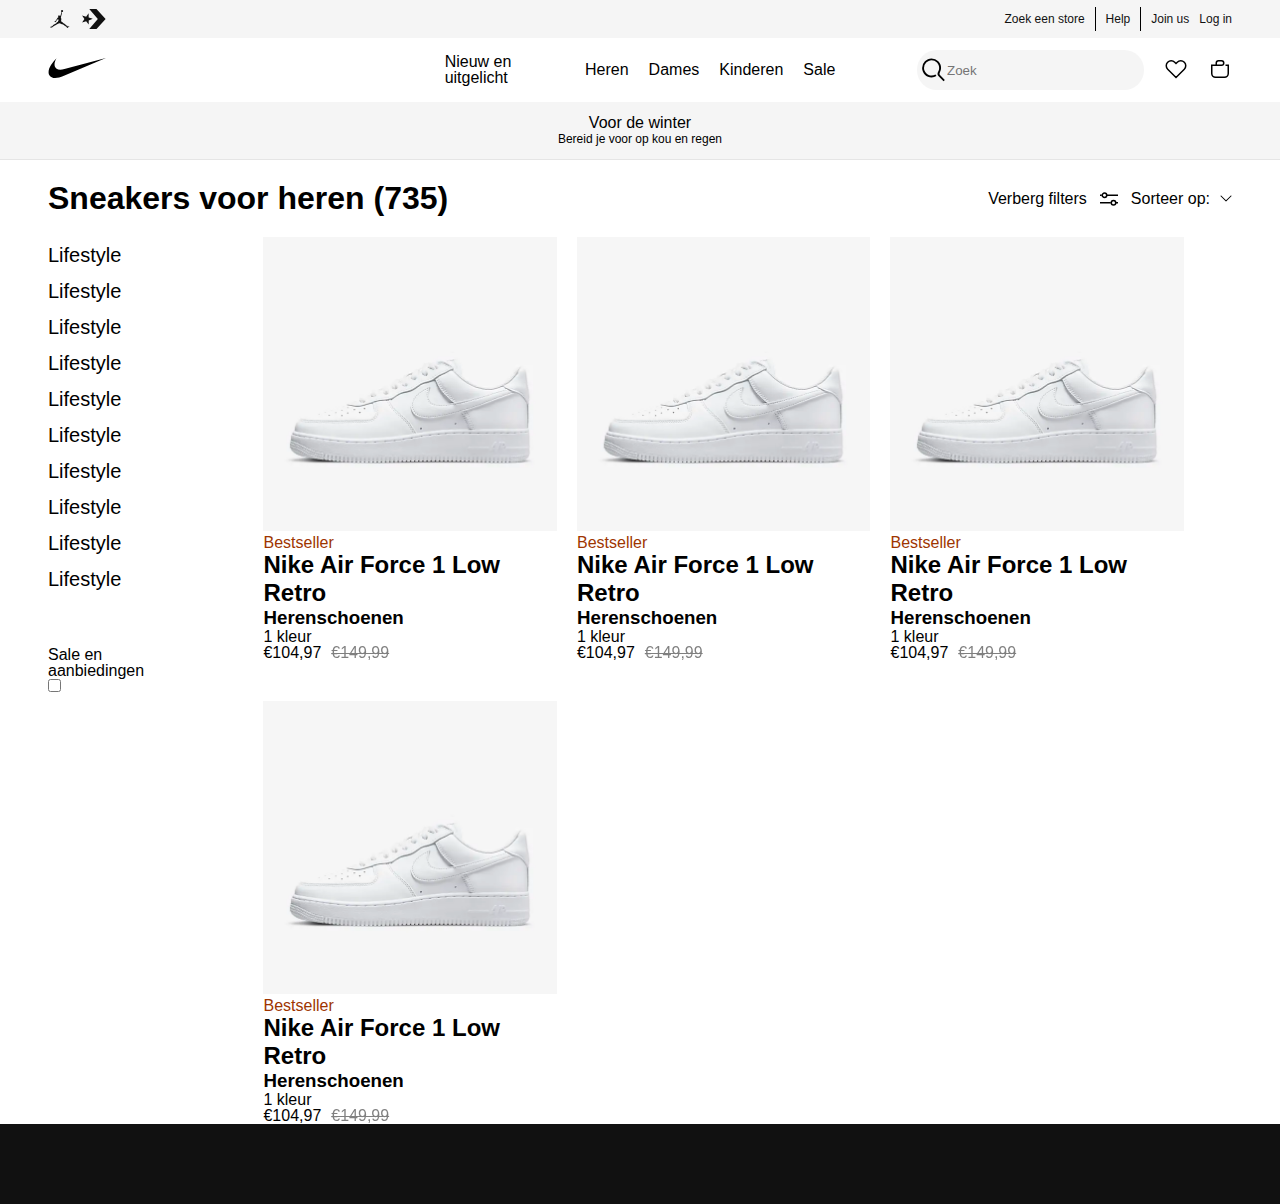
==== products.html @ 6b4ed409 "page 2 wip" ====
<!DOCTYPE html>
<html lang="nl">

<head>
    <meta charset="UTF-8">
    <meta content="jouw naam" name="author">
    <meta content="width=device-width, initial-scale=1" name="viewport">

    <title>Nike</title>

    <link href="styles/style.css" rel="stylesheet">
</head>

<body>
<header>
    <!--TOP BAR-->
    <section>
        <ul>
            <li>
                <svg fill="#111" height="24px" viewBox="0 0 26 32" width="24px">
                    <path
                        d="M14.4 5.52v-.08q0-.56.36-1t.92-.44 1 .36.48.96-.36 1-.96.4l-.24.08.08.12-.08.44-.16 1.28q.08.08.08.16l-.16.8q-.08.16-.16.24l-.08.32q-.16.64-.28 1.04t-.2.64V12q-.08.4-.12.64t-.28.8q-.16.32 0 1.04l.08.08q0 .24.2.56t.2.56q.08 1.6-.24 2.72l.16.48q.96.48.56 1.04l.4.16q.96.48 1.36.84t.8.76q.32.08.48.24l.24.08q1.68 1.12 3.36 2.72l.32.24v.08l-.08.16.24.16h.08q.24.16.32.16h.08q.08 0 .16-.08l.16-.08q.16-.16.32-.24h.32q.08 0 0 .08l-.32.16-.4.48h.56l.56.08q.24-.08.4-.16l.4-.24q.24-.08.48.16h.08q.08.08-.08.24l-.96.88q-.4.32-.72.4l-1.04.72q-.08.08-.16 0l-.24-.32-.16-.32-.2-.28-.24-.32-.2-.24-.16-.2-.32-.24q-.16 0-.32-.08l-1.04-.8q-.24 0-.56-.24-1.2-1.04-1.6-1.28l-.48-.32-.96-.16q-.48-.08-1.28-.48l-.64-.32q-.64-.32-.88-.32l-.32-.16q-.32-.08-.48-.16l-.16-.16q-.16 0-.32.08l-1.6.8-2 .88q-.8.64-1.52 1.04l-.88.4-1.36.96q-.16.16-.32 0l-.16.16q-.24.08-.32.08l-.32.16v.16h-.16l-.16.24q-.16.32-.32.36t-.2.12-.08.12l-.16.16-.24.16-.36-.04-.48.08-.32.08q-.4.08-.64-.12t-.4-.6q-.16-.24.16-.4l.08-.08q.08-.08.24-.08h.48L1.6 26l.32-.08q0-.16.08-.24.08-.08.24-.08v-.08q-.08-.16-.08-.32-.08-.16-.04-.24t.08-.08h.04l.08.24q.08.4.24.24l.08-.16q.08-.16.24-.16l.16.16.16-.16-.08-.08q0-.08.08-.08l.32-.32q.4-.48.96-.88 1.12-.88 2.4-1.36.4-.4.88-.4.32-.56.96-1.2.56-.4.8-.56.16-.32.4-.32H10l.16-.16q.16-.08.24-.16v-.4q0-.4.08-.64t.4-.24l.32-.32q-.16-.32-.16-.72h-.08q-.16-.24-.16-.48-.24-.4-.32-.64h-.24q-.08.24-.4.32l-.08.16q-.32.56-.56.84t-.88.68q-.4.4-.56.88-.08.24 0 .48l-.08.16h.08q0 .16.08.16h.08q.16.08.16.2t-.24.08-.36-.16-.2-.12l-.24.24q-.16.24-.32.2t-.08-.12l.08-.08q.08-.16 0-.16l-.64.16q-.08.08-.2 0t.04-.16l.4-.16q0-.08-.08-.08-.32.16-.64.08l-.4-.08-.08-.08q0-.08.08-.08.32.08.8-.08l.56-.24.64-.72.08-.16q.32-.64.68-1.16t.76-.84l.08-.32q.16-.32.32-.56t.4-.64l.24-.32q.32-.48.72-.48l.24-.24q.08-.08.08-.24l.16-.16-.08-.08q-.48-.4-.48-.72-.08-.56.36-.96t.88-.36.68.28l.16.16q.08 0 .08.08l.32.16v.24q.16.16.16.24.16-.24.48-.56l.4-1.28q0-.32.16-.64l.16-.24v-.16l.24-.96h.16l.24-.96q.08-.24 0-.56l-.32-.8z"></path>
                </svg>
            </li>
            <li>
                <svg fill="#111" height="24px" viewBox="0 0 39 33" width="24px">
                    <path
                        d="M10.94 25.626l-4.236-5.501L.201 22.28l3.734-5.756L.11 10.777l6.59 2.031 4.026-5.474.14 6.785 6.64 2.175-6.594 2.446.028 6.886zm.824 7.239l13.952-16.393L11.806.107h11.697l14.871 16.389-14.8 16.369h-11.81z"></path>
                </svg>
            </li>
        </ul>
        <ul>
            <li><a href="#">Zoek een store</a></li>
            <li><a href="#">Help</a></li>
            <li><a href="#">Join us</a></li>
            <li><a href="#">Log in</a></li>
        </ul>
    </section>
    <nav>
        <ul>
            <li>
                <a href="index.html">
                    <svg fill="none" height="21" viewBox="0 0 58 21" width="58" xmlns="http://www.w3.org/2000/svg">
                        <path clip-rule="evenodd"
                              d="M57.8806 0.0689087L15.9637 17.8495C12.4738 19.3302 9.53801 20.0689 7.17214 20.0689C4.51015 20.0689 2.57096 19.1296 1.38007 17.2541C-0.164269 14.8341 0.510783 10.943 3.16004 6.83535C4.73304 4.43446 6.73272 2.23099 8.68146 0.123041C8.22293 0.868145 4.1758 7.60274 8.60185 10.7742C9.47751 11.4111 10.7225 11.7231 12.2541 11.7231C13.4832 11.7231 14.8938 11.5225 16.4446 11.1181L57.8806 0.0689087Z"
                              fill="black"
                              fill-rule="evenodd" />
                    </svg>
                </a>
            </li>
            <li>
                <ul>
                    <li>Nieuw en uitgelicht</li>
                    <li>Heren</li>
                    <li>Dames</li>
                    <li>Kinderen</li>
                    <li>Sale</li>
                </ul>
            </li>
            <li>
                <ul>
                    <li>
                        <label for="searchBar"></label>
                        <input id="searchBar" placeholder="Zoek" type="text">
                    </li>
                    <li>
                        <svg aria-hidden="true" class="pre-nav-design-icon" fill="none" focusable="false" height="24px"
                             role="img" viewBox="0 0 24 24" width="24px">
                            <path
                                d="M16.794 3.75c1.324 0 2.568.516 3.504 1.451a4.96 4.96 0 010 7.008L12 20.508l-8.299-8.299a4.96 4.96 0 010-7.007A4.923 4.923 0 017.205 3.75c1.324 0 2.568.516 3.504 1.451l.76.76.531.531.53-.531.76-.76a4.926 4.926 0 013.504-1.451"
                                stroke="currentColor"
                                stroke-width="1.5"></path>
                        </svg>
                    </li>
                    <li>
                        <svg aria-hidden="true" class="pre-nav-design-icon" fill="none" focusable="false" height="24px"
                             role="img" viewBox="0 0 24 24" width="24px">
                            <path
                                d="M8.25 8.25V6a2.25 2.25 0 012.25-2.25h3a2.25 2.25 0 110 4.5H3.75v8.25a3.75 3.75 0 003.75 3.75h9a3.75 3.75 0 003.75-3.75V8.25H17.5"
                                stroke="currentColor"
                                stroke-width="1.5"></path>
                        </svg>
                    </li>
                </ul>
        </ul>
    </nav>
</header>
<main>
    <section class="infoSlider">
        <div>
            <ul>
                <li>
                    <p>Voor de winter</p>
                    <p>Bereid je voor op kou en regen</p>
                </li>
                <li>
                    <p>Shop alle nieuwe producten</p>
                    <p><a href="#">Shop</a></p>
                </li>
                <li>
                    <p>Gratis verzending en retourneren</p>
                    <p>Nike members krijgen gratis verzending en kunnen binnen 60 dagen gratis retourneren. Meer info
                        Join Us</p>
                </li>
            </ul>
        </div>

    </section>
    <section class="productHeader">
        <h1>Sneakers voor heren (735)</h1>
        <ul>
            <li>
                <p>Verberg filters</p>
                <svg aria-hidden="true" class="icon-filter-ds" fill="none" focusable="false" height="24px"
                     role="img" viewBox="0 0 24 24" width="24px">
                    <path d="M21 8.25H10m-5.25 0H3" stroke="currentColor" stroke-width="1.5"></path>
                    <path clip-rule="evenodd" d="M7.5 6v0a2.25 2.25 0 100 4.5 2.25 2.25 0 000-4.5z"
                          stroke="currentColor"
                          stroke-width="1.5"></path>
                    <path d="M3 15.75h10.75m5 0H21" stroke="currentColor" stroke-width="1.5"></path>
                    <path clip-rule="evenodd" d="M16.5 13.5v0a2.25 2.25 0 100 4.5 2.25 2.25 0 000-4.5z"
                          stroke="currentColor" stroke-width="1.5"></path>
                </svg>
            </li>
            <li>
                <p>Sorteer op:</p>
                <svg fill="none" height="7" viewBox="0 0 12 7" width="12" xmlns="http://www.w3.org/2000/svg">
                    <path
                        d="M11.354 1.35403L6.35403 6.35403C6.30759 6.40052 6.25245 6.4374 6.19175 6.46256C6.13105 6.48772 6.06599 6.50067 6.00028 6.50067C5.93457 6.50067 5.86951 6.48772 5.80881 6.46256C5.74811 6.4374 5.69296 6.40052 5.64653 6.35403L0.646528 1.35403C0.552708 1.26021 0.5 1.13296 0.5 1.00028C0.5 0.867596 0.552708 0.740348 0.646528 0.646528C0.740348 0.552707 0.867596 0.5 1.00028 0.5C1.13296 0.5 1.26021 0.552707 1.35403 0.646528L6.00028 5.2934L10.6465 0.646528C10.693 0.600073 10.7481 0.563222 10.8088 0.538081C10.8695 0.51294 10.9346 0.5 11.0003 0.5C11.066 0.5 11.131 0.51294 11.1917 0.538081C11.2524 0.563222 11.3076 0.600073 11.354 0.646528C11.4005 0.692983 11.4373 0.748133 11.4625 0.80883C11.4876 0.869526 11.5006 0.934581 11.5006 1.00028C11.5006 1.06598 11.4876 1.13103 11.4625 1.19173C11.4373 1.25242 11.4005 1.30757 11.354 1.35403Z"
                        fill="black" />
                </svg>

            </li>
        </ul>
    </section>
    <section class="productGrid">
        <aside>
            <ul>
                <li>Lifestyle</li>
                <li>Lifestyle</li>
                <li>Lifestyle</li>
                <li>Lifestyle</li>
                <li>Lifestyle</li>
                <li>Lifestyle</li>
                <li>Lifestyle</li>
                <li>Lifestyle</li>
                <li>Lifestyle</li>
                <li>Lifestyle</li>
            </ul>
            <ul>
                <li>
                    <label for="filter1">Sale en aanbiedingen</label>
                    <input id="filter1" type="checkbox"/>
                </li>
            </ul>
        </aside>
        <section>
            <article>
                <img alt="Image of product nike air force 1" src="/images/airforce1.png" />
                <p>Bestseller</p>
                <h2>Nike Air Force 1 Low Retro</h2>
                <h3>Herenschoenen</h3>
                <p>1 kleur</p>
                <p>€104,97</p>
            </article>
            <article>
                <img alt="Image of product nike air force 1" src="/images/airforce1.png" />
                <p>Bestseller</p>
                <h2>Nike Air Force 1 Low Retro</h2>
                <h3>Herenschoenen</h3>
                <p>1 kleur</p>
                <p>€104,97</p>
            </article>
            <article>
                <img alt="Image of product nike air force 1" src="/images/airforce1.png" />
                <p>Bestseller</p>
                <h2>Nike Air Force 1 Low Retro</h2>
                <h3>Herenschoenen</h3>
                <p>1 kleur</p>
                <p>€104,97</p>
            </article>
            <article>
                <img alt="Image of product nike air force 1" src="/images/airforce1.png" />
                <p>Bestseller</p>
                <h2>Nike Air Force 1 Low Retro</h2>
                <h3>Herenschoenen</h3>
                <p>1 kleur</p>
                <p>€104,97</p>
            </article>
        </section>
    </section>
</main>
<footer>
</footer>


<script defer src="scripts/script.js"></script>
</body>

</html>
---- styles/style.css ----
*, *::after, *::before {
    box-sizing: border-box;
    margin: 0;
    padding: 0;
    scroll-behavior: smooth;
}

/*********************/
/* CUSTOM PROPERTIES */
/*********************/
:root {
    --color-text: #111;
    --color-background: #eee;
    --nike-grey: #F5F5F5;
    --shadow1: #e5e5e5;
    --footer-black: #111111FF;
    --text-lightgrey: #707072;
    --product-bestseller: #9E3500;
}

/****************/
/* GENERIC STYLING */
/****************/

body {
    font-family: "Helvetica", sans-serif;
    height: auto;
}

section {
    padding: 0 48px;
}

h2 {
    font-size: 24px;
}

ul {
    list-style-type: none;
}

p {
    font-size: 16px;
    line-height: 16px;
}

li {
    font-size: 16px;
    line-height: 16px;
}

a {
    text-decoration: none;
    color: black;
}

svg:hover {
    opacity: 0.6;
}

/****************/
/* BUTTON STYLING */
/****************/

button {
    background-color: white;
    border-radius: 999px;
    border: none;
    color: black;
    padding: 6px 20px;
    font-size: 16px;
    line-height: 24px;
    font-weight: 500;
    cursor: pointer;
}

/****************/
/* HEADER STYLING */
/****************/

header section {
    display: flex;
    justify-content: space-between;
    max-height: 60px;
    padding: 7px 48px;
    background-color: var(--nike-grey);
}

header section ul {
    display: flex;
    gap: 10px;
}

header section ul li {
    display: flex;
    justify-content: center;
    align-items: center;
    font-size: 12px;
    color: var(--color-text);
    font-weight: 500;
}

header section ul li a {
    font-size: 12px;
    color: var(--color-text);
    font-weight: 500;
}

header section ul:last-of-type li:nth-child(2) {
    padding: 0 10px;
    border-left: solid black 1px;
    border-right: solid black 1px;
}

header nav > ul {
    width: 100%;
    display: flex;
    align-items: center;
    justify-content: space-between;
    padding: 12px 48px;
}

header nav > ul > * {
    width: 33%;
}

header nav ul li ul {
    display: flex;
    justify-content: center;
    align-items: center;
    gap: 20px;
}

header nav ul li:nth-child(3) ul {
    display: flex;
    justify-content: end;
}

header nav input {
    background-color: var(--nike-grey);
    border: none;
    border-radius: 20px;
    padding: 11px 20px;
    height: 40px;
}

#searchBar {
    padding-left: 30px;
    background-image: url('../images/searchIcon.svg');
    background-repeat: no-repeat;
    background-size: 24px 24px;
    background-position: 5px center;
}

/****************/
/* INFO SLIDER STYLING */
/****************/

.infoSlider {
    position: relative;
    width: 100%;
    max-height: 58px;
    overflow: hidden;
    display: flex;
    justify-content: center;
    background-color: var(--nike-grey);
    padding: 13px 0;
    box-shadow: inset 0 -1px 0 0 var(--shadow1);
}

.infoSlider div {
    display: flex;
    width: 100%;
    transition: transform 0.5s ease-in-out;
    overflow: hidden;
}

.infoSlider ul {
    display: flex;
    width: 100%;
    transition: transform 0.5s ease-in-out;
}

.infoSlider ul li {
    min-width: 100%;
    box-sizing: border-box;
}

.infoSlider p {
    text-align: center;
}

.infoSlider p:last-child {
    font-size: 12px;
}

/*.infoSlider {*/


/*.infoSlider article {*/
/*    width: 100%;*/
/*    text-align: center;*/
/*}*/

/*.infoSlider article p:last-of-type {*/
/*    font-size: 12px;*/
/*}*/

/****************/
/* HERO STYLING */
/****************/

.hero {
    margin-top: 48px;
    padding: 0
}

.hero figure img {
    max-width: 100%;
    height: auto;
}

.hero figure {
    position: relative;
}

.hero figure figcaption {
    color: white;
    position: absolute;
    bottom: 40px;
    left: 40px;
}

/****************/
/* PRODUCT SLIDER STYLING */
/****************/

.productSlider {
    display: flex;
    flex-direction: column;
    gap: 20px;
    margin: 60px 0;
    padding: 40px;

}

.productSlider ul {
    display: flex;
    gap: 20px;
    overflow: auto;
}

.productSlider img {
    max-width: 350px;
    aspect-ratio: 1/1;
}

.productSlider ul li a figure {
    display: flex;
    flex-direction: column;
    gap: 10px;
    padding-bottom: 40px;
}

.productSlider figure p:nth-child(2) {
    color: var(--text-lightgrey)
}


.productSlider ul:first-of-type {
    display: flex;
    justify-content: space-between;
    align-items: center;
}

.productSlider ul li ul {
    display: flex;
    gap: 10px;
}

.productSlider ul li ul li button {
    display: flex;
    justify-content: center;
    align-items: center;
    background-color: #E5E5E5;
    width: 48px;
    height: 48px;
    border-radius: 999px;
    padding: 0;
}

.productSlider ul li ul li button:hover {
    transition-property: all;
    transition-timing-function: cubic-bezier(0.4, 0, 0.2, 1);
    transition-duration: 300ms;
    background-color: #CACACB;
}

.productSlider::-webkit-scrollbar {
    height: 2px;
}

.productSlider::-webkit-scrollbar-thumb {
    height: 2px;
    background: #000000;
}

.productSlider::-webkit-scrollbar-track {
    width: 2px;
    background: #FFF;
}

/****************/
/* SEX CATEGORY STYLING */
/****************/

.sexCategories {
    display: flex;
    flex-direction: column;
    padding: 0 40px;
    gap: 40px;
}

.sexCategories ul {
    display: flex;
    gap: 20px;
}

.sexCategories ul article {
    position: relative;
}

.sexCategories ul article button {
    position: absolute;
    bottom: 40px;
    left: 40px;
}


.sexCategories ul article img {
    max-width: 100%; /* Set maximum width to 100% of the container */
    height: auto; /* Maintain aspect ratio */
}

/****************/
/* SPORT CATEGORY SLIDER STYLING */
/****************/

.sportCategories {
    display: flex;
    flex-direction: column;
    gap: 20px;
    margin: 60px 0;
    padding: 40px;

}

.sportCategories ul {
    display: flex;
    gap: 20px;
    overflow: auto;
}

.sportCategories img {
    max-width: 400px;
    aspect-ratio: 3/2;
}

.sportCategories ul li a figure {
    display: flex;
    flex-direction: column;
    gap: 10px;
    padding-bottom: 40px;
}

.sportCategories figure p:nth-child(2) {
    color: var(--text-lightgrey)
}


.sportCategories ul:first-of-type {
    display: flex;
    justify-content: space-between;
    align-items: center;
}

.sportCategories ul li ul {
    display: flex;
    gap: 10px;
}

.sportCategories ul li ul li {
    display: flex;
    justify-content: center;
    align-items: center;
    background-color: #E5E5E5;
    width: 48px;
    height: 48px;
    border-radius: 999px;
}

.sportCategories::-webkit-scrollbar {
    height: 2px;
}

.sportCategories::-webkit-scrollbar-thumb {
    height: 2px;
    background: #000000;
}

.sportCategories::-webkit-scrollbar-track {
    width: 2px;
    background: #FFF;
}

/****************/
/* APP CARD STYLING */
/****************/

.appCards {
    display: flex;
    padding: 0 40px;
    gap: 20px;
}

.appCards figure {
    position: relative;
}

.appCards figure figcaption {
    color: white;
    position: absolute;
    bottom: 40px;
    left: 40px;
}


.appCards figure img {
    max-width: 100%; /* Set maximum width to 100% of the container */
    height: auto; /* Maintain aspect ratio */
}

/****************/
/* FOOTER STYLING */
/****************/

footer {
    display: flex;
    gap: 20px;
    color: white;
    background-color: var(--footer-black);
    padding: 40px;
}

/******************************** PAGE 2 STYLING ***************************/

/*************************/
/*  PRODUCT HEADER STYLING */
/*************************/

.productHeader {
    display: flex;
    background-color: white;
    position: sticky;
    top: 0;
    justify-content: space-between;
    padding: 20px 48px;
    transition: font-size 200ms ease;
}

.productHeader ul {
    display: flex;
    gap: 10px;
}

.productHeader ul li {
    display: flex;
    align-items: center;
    gap: 10px;
}

.productHeader.sticky h1 {
    font-size: 16px;
    transition-property: transform;
    transition-timing-function: cubic-bezier(0.4, 0, 0.2, 1);
    transition-duration: 200ms;
}

/*************************/
/*  PRODUCT GRID STYLING */
/*************************/

.productGrid {
    display: flex;
    justify-content: space-between;
    gap: 60px;
}

.productGrid aside {
    width: 212px;
}

.productGrid ul {
    padding-bottom: 50px;
}

.productGrid input {
    padding-bottom: 50px;
}

.productGrid ul:first-of-type li {
    font-size: 20px;
    font-weight: 500;
    padding: 10px 0;
}

.productGrid section {
    display: grid;
    grid-template-columns: 1fr 1fr 1fr;
    column-gap: 20px;
    row-gap: 40px;
}

.productGrid article img {
    max-width: 100%;
    height: auto;
}

.productGrid article p:first-of-type {
    color: var(--product-bestseller);
    font-weight: 500;
}

.productGrid article p:last-of-type::after {
    content: '€149,99';
    opacity: 0.5;
    text-decoration-line: line-through;
    padding-left: 10px;
}

/*************************/
/*  MOBILE STYLING */
/*************************/

@media  {
    
}
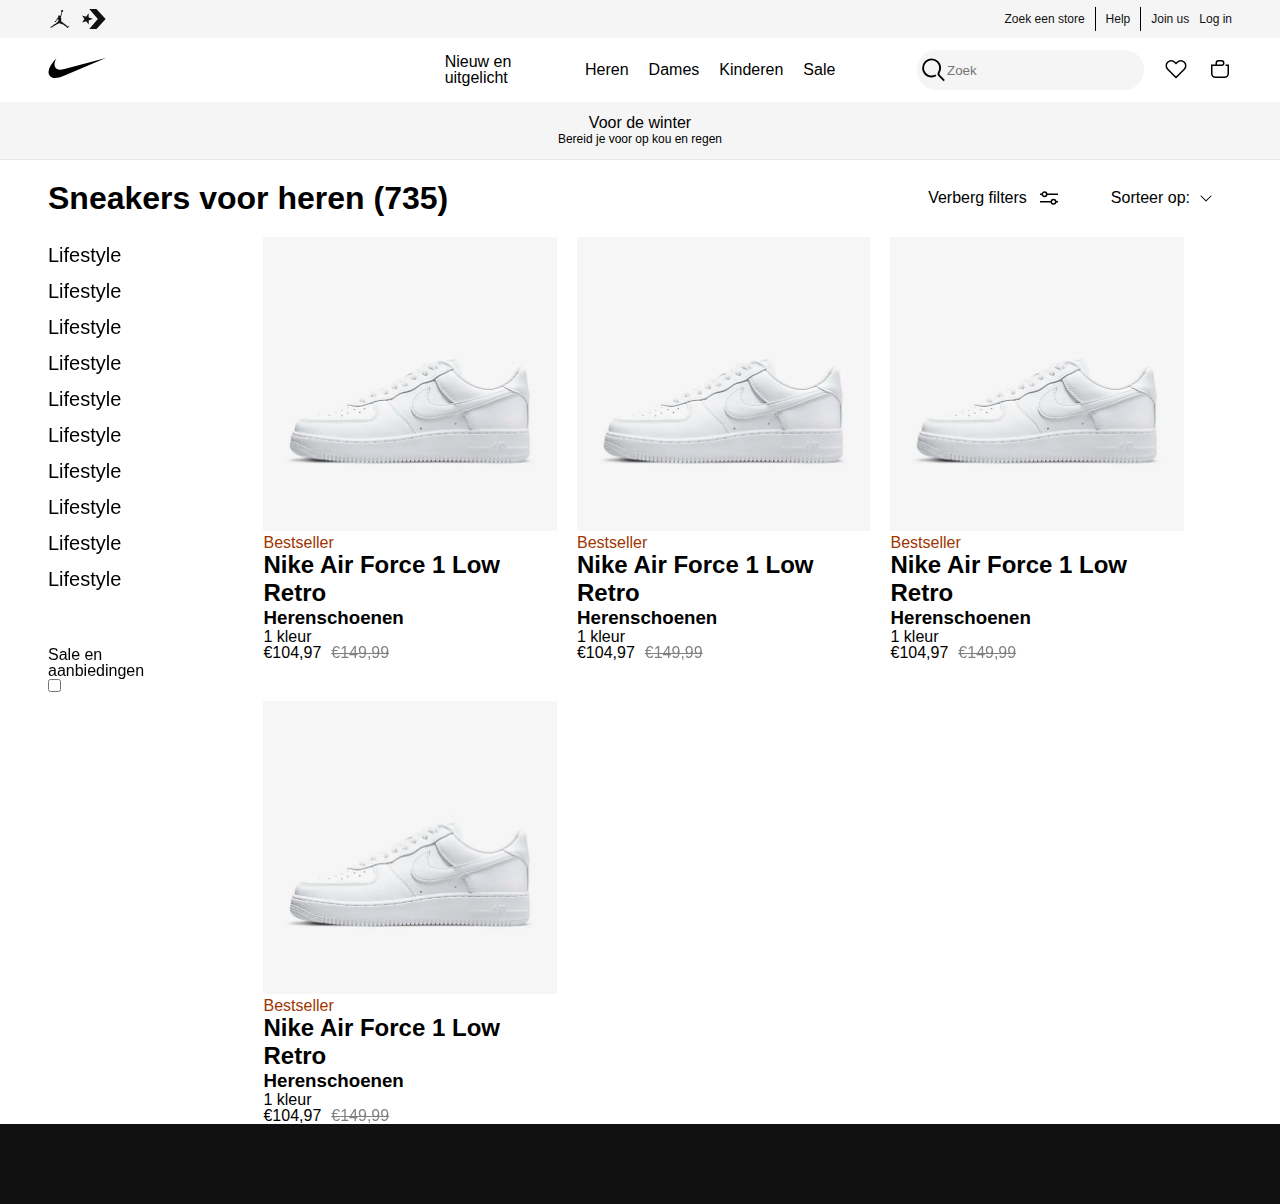
==== commit 3d782eb7: "sidebar wip" ====
--- a/products.html
+++ b/products.html
@@ -110,26 +110,29 @@
         <h1>Sneakers voor heren (735)</h1>
         <ul>
             <li>
-                <p>Verberg filters</p>
-                <svg aria-hidden="true" class="icon-filter-ds" fill="none" focusable="false" height="24px"
-                     role="img" viewBox="0 0 24 24" width="24px">
-                    <path d="M21 8.25H10m-5.25 0H3" stroke="currentColor" stroke-width="1.5"></path>
-                    <path clip-rule="evenodd" d="M7.5 6v0a2.25 2.25 0 100 4.5 2.25 2.25 0 000-4.5z"
-                          stroke="currentColor"
-                          stroke-width="1.5"></path>
-                    <path d="M3 15.75h10.75m5 0H21" stroke="currentColor" stroke-width="1.5"></path>
-                    <path clip-rule="evenodd" d="M16.5 13.5v0a2.25 2.25 0 100 4.5 2.25 2.25 0 000-4.5z"
-                          stroke="currentColor" stroke-width="1.5"></path>
-                </svg>
-            </li>
-            <li>
-                <p>Sorteer op:</p>
-                <svg fill="none" height="7" viewBox="0 0 12 7" width="12" xmlns="http://www.w3.org/2000/svg">
-                    <path
-                        d="M11.354 1.35403L6.35403 6.35403C6.30759 6.40052 6.25245 6.4374 6.19175 6.46256C6.13105 6.48772 6.06599 6.50067 6.00028 6.50067C5.93457 6.50067 5.86951 6.48772 5.80881 6.46256C5.74811 6.4374 5.69296 6.40052 5.64653 6.35403L0.646528 1.35403C0.552708 1.26021 0.5 1.13296 0.5 1.00028C0.5 0.867596 0.552708 0.740348 0.646528 0.646528C0.740348 0.552707 0.867596 0.5 1.00028 0.5C1.13296 0.5 1.26021 0.552707 1.35403 0.646528L6.00028 5.2934L10.6465 0.646528C10.693 0.600073 10.7481 0.563222 10.8088 0.538081C10.8695 0.51294 10.9346 0.5 11.0003 0.5C11.066 0.5 11.131 0.51294 11.1917 0.538081C11.2524 0.563222 11.3076 0.600073 11.354 0.646528C11.4005 0.692983 11.4373 0.748133 11.4625 0.80883C11.4876 0.869526 11.5006 0.934581 11.5006 1.00028C11.5006 1.06598 11.4876 1.13103 11.4625 1.19173C11.4373 1.25242 11.4005 1.30757 11.354 1.35403Z"
-                        fill="black" />
-                </svg>
-
+                <button>
+                    Verberg filters
+                    <svg aria-hidden="true" class="icon-filter-ds" fill="none" focusable="false" height="24px"
+                         role="img" viewBox="0 0 24 24" width="24px">
+                        <path d="M21 8.25H10m-5.25 0H3" stroke="currentColor" stroke-width="1.5"></path>
+                        <path clip-rule="evenodd" d="M7.5 6v0a2.25 2.25 0 100 4.5 2.25 2.25 0 000-4.5z"
+                              stroke="currentColor"
+                              stroke-width="1.5"></path>
+                        <path d="M3 15.75h10.75m5 0H21" stroke="currentColor" stroke-width="1.5"></path>
+                        <path clip-rule="evenodd" d="M16.5 13.5v0a2.25 2.25 0 100 4.5 2.25 2.25 0 000-4.5z"
+                              stroke="currentColor" stroke-width="1.5"></path>
+                    </svg>
+                </button>
+            </li>
+            <li>
+                <button>
+                    Sorteer op:
+                    <svg fill="none" height="7" viewBox="0 0 12 7" width="12" xmlns="http://www.w3.org/2000/svg">
+                        <path
+                            d="M11.354 1.35403L6.35403 6.35403C6.30759 6.40052 6.25245 6.4374 6.19175 6.46256C6.13105 6.48772 6.06599 6.50067 6.00028 6.50067C5.93457 6.50067 5.86951 6.48772 5.80881 6.46256C5.74811 6.4374 5.69296 6.40052 5.64653 6.35403L0.646528 1.35403C0.552708 1.26021 0.5 1.13296 0.5 1.00028C0.5 0.867596 0.552708 0.740348 0.646528 0.646528C0.740348 0.552707 0.867596 0.5 1.00028 0.5C1.13296 0.5 1.26021 0.552707 1.35403 0.646528L6.00028 5.2934L10.6465 0.646528C10.693 0.600073 10.7481 0.563222 10.8088 0.538081C10.8695 0.51294 10.9346 0.5 11.0003 0.5C11.066 0.5 11.131 0.51294 11.1917 0.538081C11.2524 0.563222 11.3076 0.600073 11.354 0.646528C11.4005 0.692983 11.4373 0.748133 11.4625 0.80883C11.4876 0.869526 11.5006 0.934581 11.5006 1.00028C11.5006 1.06598 11.4876 1.13103 11.4625 1.19173C11.4373 1.25242 11.4005 1.30757 11.354 1.35403Z"
+                            fill="black" />
+                    </svg>
+                </button>
             </li>
         </ul>
     </section>
@@ -150,7 +153,7 @@
             <ul>
                 <li>
                     <label for="filter1">Sale en aanbiedingen</label>
-                    <input id="filter1" type="checkbox"/>
+                    <input id="filter1" type="checkbox" />
                 </li>
             </ul>
         </aside>
--- a/styles/style.css
+++ b/styles/style.css
@@ -240,7 +240,7 @@
     flex-direction: column;
     gap: 20px;
     margin: 60px 0;
-    padding: 40px;
+    padding: 0;
 
 }
 
@@ -248,10 +248,11 @@
     display: flex;
     gap: 20px;
     overflow: auto;
+    padding: 0 40px;
 }
 
 .productSlider img {
-    max-width: 350px;
+    max-width: 500px;
     aspect-ratio: 1/1;
 }
 
@@ -297,6 +298,7 @@
 }
 
 .productSlider::-webkit-scrollbar {
+    width: 14px;
     height: 2px;
 }
 
@@ -309,6 +311,46 @@
     width: 2px;
     background: #FFF;
 }
+
+.productSlider ul::-webkit-scrollbar-track {
+    margin: 0 40px;
+}
+
+.productSlider ul::-webkit-scrollbar {
+    width: 14px;
+}
+
+.productSlider ul::-webkit-scrollbar-thumb {
+    background-color: black;
+    background-clip:content-box;
+    border:solid transparent;
+    border-width:4px 0;
+    border-radius:7px;
+    box-shadow:inset 0 0 0 2px;
+}
+
+.productSlider ul::-webkit-scrollbar-corner{
+    background-color:transparent
+}
+
+.productSlider ul::-webkit-scrollbar-button{
+    width:0;
+    height:0;
+    display:none
+}
+
+.productSlider ul:nth-child(2) {
+    padding-inline-start: 40px;
+    padding-left: 40px;
+    scroll-padding-left: 40px;
+    scroll-snap-type: x mandatory;
+}
+
+.productSlider ul:nth-child(2) li {
+    scroll-snap-align: start;
+}
+
+
 
 /****************/
 /* SEX CATEGORY STYLING */
@@ -473,7 +515,7 @@
     gap: 10px;
 }
 
-.productHeader ul li {
+.productHeader ul li button {
     display: flex;
     align-items: center;
     gap: 10px;
@@ -496,8 +538,29 @@
     gap: 60px;
 }
 
-.productGrid aside {
+.productGrid>aside {
     width: 212px;
+    transition: transform 0.2s ease-in-out;
+    transform: translateX(0);
+}
+
+.productGrid>aside.slideOut {
+    transform: translateX(-150%);
+}
+
+/* Add this class to make the sidebar sticky when it slides out */
+.productGrid>aside.sticky {
+    position: fixed;
+    top: 0;
+    bottom: 0;
+    overflow-y: auto;
+}
+
+.productHeader.sticky {
+    position: fixed;
+    top: 0;
+    width: 100%;
+    z-index: 1000; /* Adjust z-index based on your needs */
 }
 
 .productGrid ul {
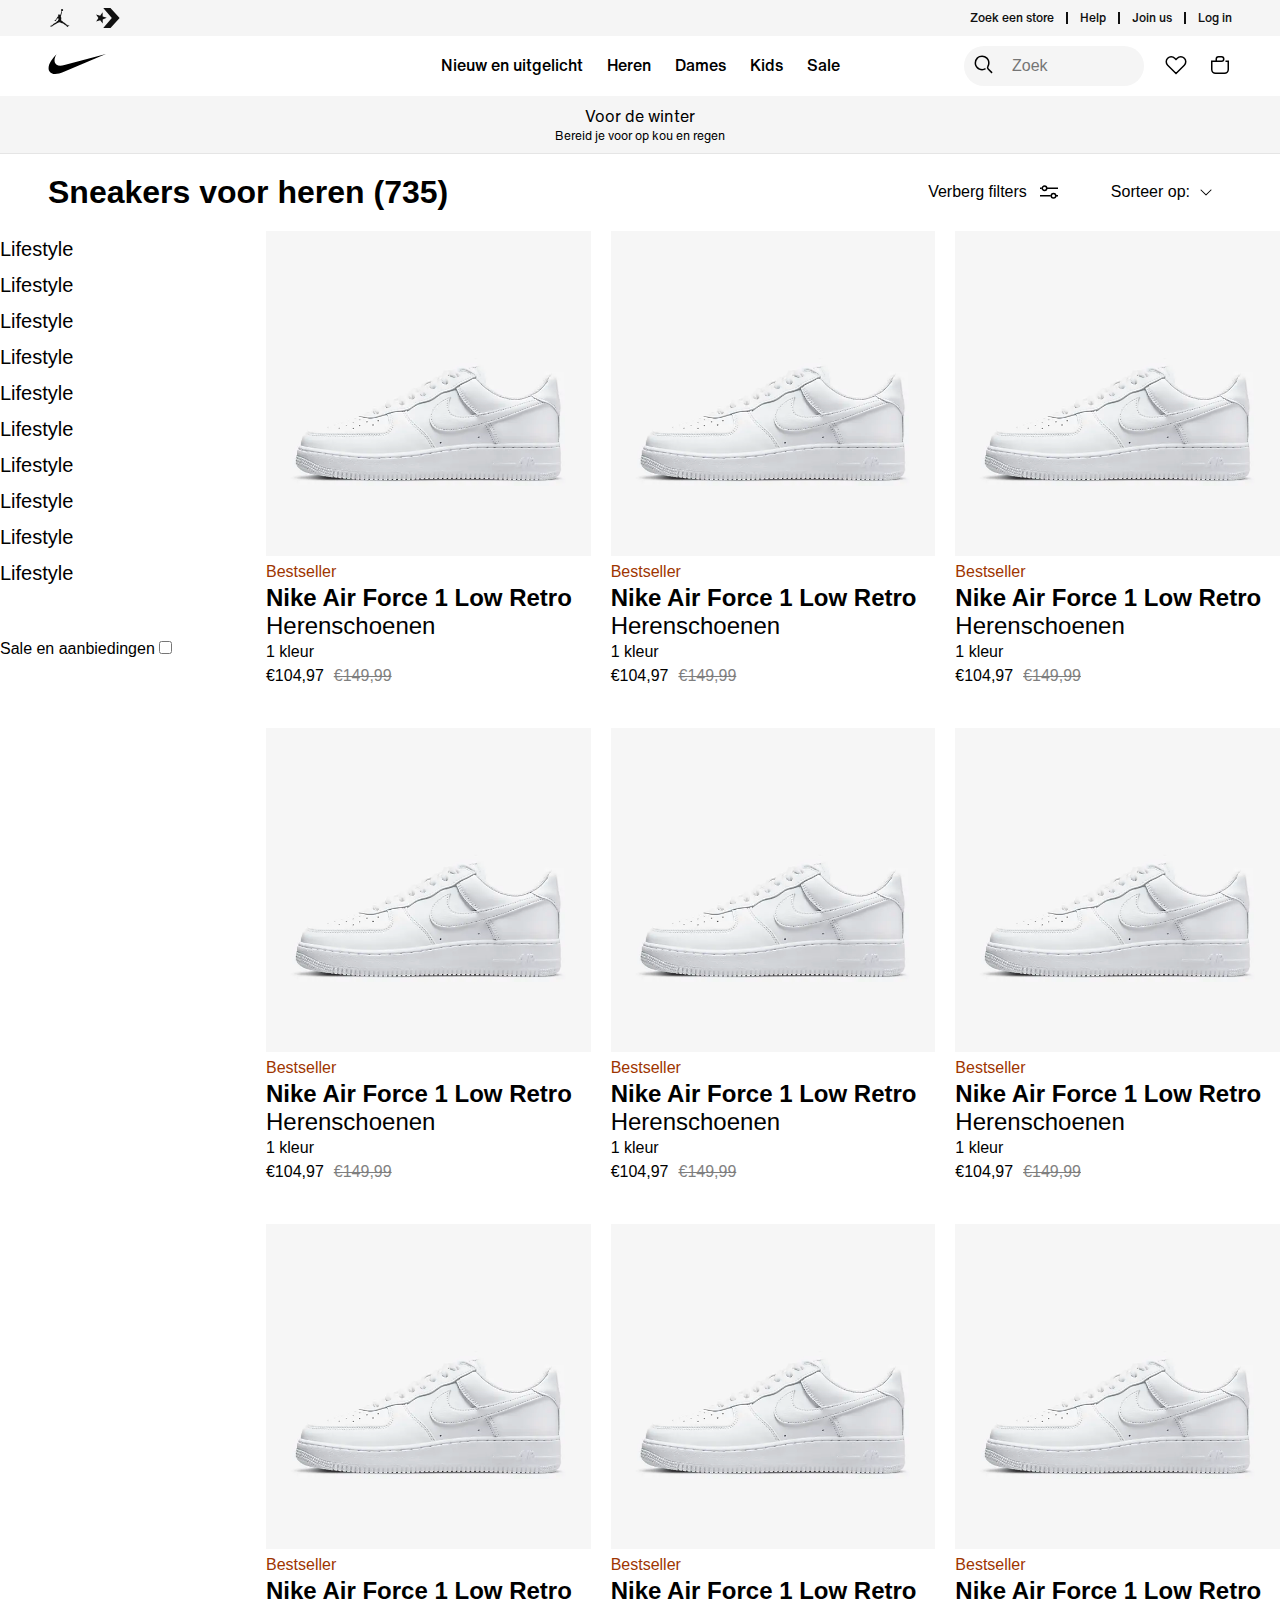
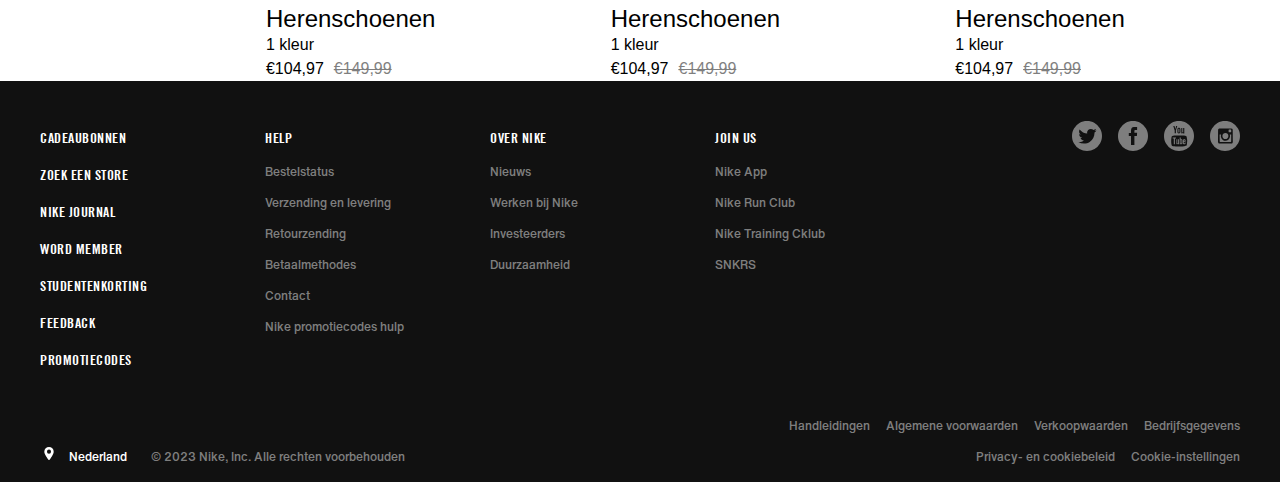
==== commit cf7f0dbe: "page tweaks" ====
--- a/products.html
+++ b/products.html
@@ -13,7 +13,7 @@
 
 <body>
 <header>
-    <!--TOP BAR-->
+    <a href="#mainContent">Ga door naar hoofdcontent</a>
     <section>
         <ul>
             <li>
@@ -37,9 +37,80 @@
         </ul>
     </section>
     <nav>
+        <aside>
+            <button>
+                <svg aria-hidden="true" class="pre-close-icon" focusable="false" viewBox="0 0 24 24" role="img"
+                     width="18px" height="18px" fill="none">
+                    <path stroke="currentColor" stroke-width="1.5"
+                          d="M18.973 5.027L5.028 18.972M5.027 5.027l13.945 13.945"></path>
+                </svg>
+            </button>
+            <ul>
+                <li>
+                    <a href="products.html">Nieuw en uitgelicht</a>
+                    <svg aria-hidden="true" class="pre-chevron chev-root pre-chevron-next d-sm-b d-lg-h"
+                         focusable="false" viewBox="0 0 24 24" role="img" width="24px" height="24px" fill="none">
+                        <path stroke="currentColor" stroke-width="1.5" d="M8.474 18.966L15.44 12 8.474 5.033"></path>
+                    </svg>
+                </li>
+                <li>
+                    <a href="products.html">Heren</a>
+                    <svg aria-hidden="true" class="pre-chevron chev-root pre-chevron-next d-sm-b d-lg-h"
+                         focusable="false" viewBox="0 0 24 24" role="img" width="24px" height="24px" fill="none">
+                        <path stroke="currentColor" stroke-width="1.5" d="M8.474 18.966L15.44 12 8.474 5.033"></path>
+                    </svg>
+                </li>
+                <li>
+                    <a href="products.html">Dames</a>
+                    <svg aria-hidden="true" class="pre-chevron chev-root pre-chevron-next d-sm-b d-lg-h"
+                         focusable="false" viewBox="0 0 24 24" role="img" width="24px" height="24px" fill="none">
+                        <path stroke="currentColor" stroke-width="1.5" d="M8.474 18.966L15.44 12 8.474 5.033"></path>
+                    </svg>
+                </li>
+                <li>
+                    <a href="products.html">Kinderen</a>
+                    <svg aria-hidden="true" class="pre-chevron chev-root pre-chevron-next d-sm-b d-lg-h"
+                         focusable="false" viewBox="0 0 24 24" role="img" width="24px" height="24px" fill="none">
+                        <path stroke="currentColor" stroke-width="1.5" d="M8.474 18.966L15.44 12 8.474 5.033"></path>
+                    </svg>
+                </li>
+                <li>
+                    <a href="products.html">Sale</a>
+                    <svg aria-hidden="true" class="pre-chevron chev-root pre-chevron-next d-sm-b d-lg-h"
+                         focusable="false" viewBox="0 0 24 24" role="img" width="24px" height="24px" fill="none">
+                        <path stroke="currentColor" stroke-width="1.5" d="M8.474 18.966L15.44 12 8.474 5.033"></path>
+                    </svg>
+                </li>
+            </ul>
+            <ul>
+                <li>
+                    <a>Jordan</a>
+                </li>
+                <li>
+                    <a>Converse</a>
+                </li>
+            </ul>
+            <article>
+                        <span>
+                            Word Nike member en geniet van de beste producten, inspiratie en verhalen op het gebied van sport.
+                            <a>Meer info</a>
+                        </span>
+            </article>
+            <ul>
+                <li><a>Join Us</a></li>
+                <li><a>Log in</a></li>
+            </ul>
+            <ul>
+                <li>Winkelmandje</li>
+                <li>Bestellingen</li>
+                <li>Zoek een store</li>
+                <li>Help</li>
+            </ul>
+        </aside>
         <ul>
             <li>
                 <a href="index.html">
+                    <h1>Nike. Just Do It. Nike NL</h1>
                     <svg fill="none" height="21" viewBox="0 0 58 21" width="58" xmlns="http://www.w3.org/2000/svg">
                         <path clip-rule="evenodd"
                               d="M57.8806 0.0689087L15.9637 17.8495C12.4738 19.3302 9.53801 20.0689 7.17214 20.0689C4.51015 20.0689 2.57096 19.1296 1.38007 17.2541C-0.164269 14.8341 0.510783 10.943 3.16004 6.83535C4.73304 4.43446 6.73272 2.23099 8.68146 0.123041C8.22293 0.868145 4.1758 7.60274 8.60185 10.7742C9.47751 11.4111 10.7225 11.7231 12.2541 11.7231C13.4832 11.7231 14.8938 11.5225 16.4446 11.1181L57.8806 0.0689087Z"
@@ -50,18 +121,68 @@
             </li>
             <li>
                 <ul>
-                    <li>Nieuw en uitgelicht</li>
-                    <li>Heren</li>
-                    <li>Dames</li>
-                    <li>Kinderen</li>
-                    <li>Sale</li>
+                    <li>
+                        <a href="products.html">Nieuw en uitgelicht</a>
+                        <!--                        <ul>-->
+                        <!--                            <li><a href="#">Schoenen</a></li>-->
+                        <!--                            <li><a href="#">Schoenen</a></li>-->
+                        <!--                            <li><a href="#">Schoenen</a></li>-->
+                        <!--                            <li><a href="#">Schoenen</a></li>-->
+                        <!--                        </ul>-->
+                    </li>
+                    <li>
+                        <a href="products.html">Heren</a>
+                        <!--                        <ul>-->
+                        <!--                            <li><a href="#">Schoenen</a></li>-->
+                        <!--                            <li><a href="#">Schoenen</a></li>-->
+                        <!--                            <li><a href="#">Schoenen</a></li>-->
+                        <!--                            <li><a href="#">Schoenen</a></li>-->
+                        <!--                        </ul>-->
+                    </li>
+                    <li>
+                        <a href="products.html">Dames</a>
+                        <!--                        <ul>-->
+                        <!--                            <li><a href="#">Schoenen</a></li>-->
+                        <!--                            <li><a href="#">Schoenen</a></li>-->
+                        <!--                            <li><a href="#">Schoenen</a></li>-->
+                        <!--                            <li><a href="#">Schoenen</a></li>-->
+                        <!--                        </ul>-->
+                    </li>
+                    <li>
+                        <a href="products.html">Kids</a>
+                        <!--                        <ul>-->
+                        <!--                            <li><a href="#">Schoenen</a></li>-->
+                        <!--                            <li><a href="#">Schoenen</a></li>-->
+                        <!--                            <li><a href="#">Schoenen</a></li>-->
+                        <!--                            <li><a href="#">Schoenen</a></li>-->
+                        <!--                        </ul>-->
+                    </li>
+                    <li>
+                        <a href="products.html">Sale</a>
+                        <!--                        <ul>-->
+                        <!--                            <li><a href="#">Schoenen</a></li>-->
+                        <!--                            <li><a href="#">Schoenen</a></li>-->
+                        <!--                            <li><a href="#">Schoenen</a></li>-->
+                        <!--                            <li><a href="#">Schoenen</a></li>-->
+                        <!--                        </ul>-->
+                    </li>
                 </ul>
             </li>
             <li>
                 <ul>
                     <li>
-                        <label for="searchBar"></label>
-                        <input id="searchBar" placeholder="Zoek" type="text">
+                        <form>
+                            <label for="searchBar"></label>
+                            <input id="searchBar" placeholder="Zoek" type="text">
+                            <button>
+                                <svg width="20" height="19" viewBox="0 0 19 19" fill="none"
+                                     xmlns="http://www.w3.org/2000/svg">
+                                    <path
+                                        d="M11.0509 13.6742C10.0049 14.3006 8.80807 14.6304 7.58887 14.6282C6.70227 14.6295 5.82417 14.4554 5.00505 14.1161C4.18593 13.7768 3.44195 13.279 2.81587 12.6512C2.1881 12.0252 1.69027 11.2812 1.35099 10.4621C1.0117 9.64294 0.837665 8.76484 0.838873 7.87824C0.838873 6.01424 1.59387 4.32724 2.81587 3.10524C3.44195 2.47747 4.18593 1.97964 5.00505 1.64035C5.82417 1.30107 6.70227 1.12703 7.58887 1.12824C9.45287 1.12824 11.1399 1.88324 12.3619 3.10524C12.9896 3.73132 13.4875 4.4753 13.8268 5.29442C14.166 6.11354 14.3401 6.99164 14.3389 7.87824C14.3406 9.07564 14.0227 10.2518 13.4179 11.2852C12.9009 12.1672 12.9839 13.2732 13.7069 13.9962L17.5599 17.8492"
+                                        stroke="black" stroke-width="1.5" />
+                                </svg>
+                            </button>
+                        </form>
                     </li>
                     <li>
                         <svg aria-hidden="true" class="pre-nav-design-icon" fill="none" focusable="false" height="24px"
@@ -82,29 +203,73 @@
                         </svg>
                     </li>
                 </ul>
+            </li>
+            <li>
+                <ul>
+                    <li>
+                        <button>
+                            <svg aria-hidden="true" class="pre-nav-design-icon" focusable="false" viewBox="0 0 24 24"
+                                 role="img" width="24px" height="24px" fill="none">
+                                <path stroke="currentColor" stroke-width="1.5"
+                                      d="M13.962 16.296a6.716 6.716 0 01-3.462.954 6.728 6.728 0 01-4.773-1.977A6.728 6.728 0 013.75 10.5c0-1.864.755-3.551 1.977-4.773A6.728 6.728 0 0110.5 3.75c1.864 0 3.551.755 4.773 1.977A6.728 6.728 0 0117.25 10.5a6.726 6.726 0 01-.921 3.407c-.517.882-.434 1.988.289 2.711l3.853 3.853"></path>
+                            </svg>
+                        </button>
+                    </li>
+                    <li>
+                        <a>
+                            <svg aria-hidden="true" class="pre-nav-design-icon" fill="none" focusable="false"
+                                 height="24px"
+                                 role="img" viewBox="0 0 24 24" width="24px">
+                                <path
+                                    d="M16.794 3.75c1.324 0 2.568.516 3.504 1.451a4.96 4.96 0 010 7.008L12 20.508l-8.299-8.299a4.96 4.96 0 010-7.007A4.923 4.923 0 017.205 3.75c1.324 0 2.568.516 3.504 1.451l.76.76.531.531.53-.531.76-.76a4.926 4.926 0 013.504-1.451"
+                                    stroke="currentColor"
+                                    stroke-width="1.5"></path>
+                            </svg>
+                        </a>
+                    </li>
+                    <li>
+                        <a>
+                            <svg aria-hidden="true" class="pre-nav-design-icon" fill="none" focusable="false"
+                                 height="24px"
+                                 role="img" viewBox="0 0 24 24" width="24px">
+                                <path
+                                    d="M8.25 8.25V6a2.25 2.25 0 012.25-2.25h3a2.25 2.25 0 110 4.5H3.75v8.25a3.75 3.75 0 003.75 3.75h9a3.75 3.75 0 003.75-3.75V8.25H17.5"
+                                    stroke="currentColor"
+                                    stroke-width="1.5"></path>
+                            </svg>
+                        </a>
+                    </li>
+                    <li>
+                        <button>
+                            <svg aria-hidden="true" class="pre-nav-design-icon" focusable="false" viewBox="0 0 24 24"
+                                 role="img" width="24px" height="24px" fill="none">
+                                <path stroke="currentColor" stroke-width="1.5" d="M21 5.25H3M21 12H3m18 6.75H3"></path>
+                            </svg>
+                        </button>
+                    </li>
+                </ul>
+            </li>
         </ul>
     </nav>
 </header>
 <main>
     <section class="infoSlider">
-        <div>
-            <ul>
-                <li>
-                    <p>Voor de winter</p>
-                    <p>Bereid je voor op kou en regen</p>
-                </li>
-                <li>
-                    <p>Shop alle nieuwe producten</p>
-                    <p><a href="#">Shop</a></p>
-                </li>
-                <li>
-                    <p>Gratis verzending en retourneren</p>
-                    <p>Nike members krijgen gratis verzending en kunnen binnen 60 dagen gratis retourneren. Meer info
-                        Join Us</p>
-                </li>
-            </ul>
-        </div>
-
+        <ul>
+            <li>
+                <h4>Voor de winter</h4>
+                <p>Bereid je voor op kou en regen</p>
+            </li>
+            <li>
+                <h4>Shop alle nieuwe producten</h4>
+                <p><a href="#">Shop</a></p>
+            </li>
+            <li>
+                <h4>Gratis verzending en retourneren</h4>
+                <p>Nike members krijgen gratis verzending en kunnen binnen 60 dagen gratis retourneren. <a href="#">Meer info</a>
+                    <a href="#">Join Us</a>
+                </p>
+            </li>
+        </ul>
     </section>
     <section class="productHeader">
         <h1>Sneakers voor heren (735)</h1>
@@ -190,10 +355,174 @@
                 <p>1 kleur</p>
                 <p>€104,97</p>
             </article>
+            <article>
+                <img alt="Image of product nike air force 1" src="/images/airforce1.png" />
+                <p>Bestseller</p>
+                <h2>Nike Air Force 1 Low Retro</h2>
+                <h3>Herenschoenen</h3>
+                <p>1 kleur</p>
+                <p>€104,97</p>
+            </article>
+            <article>
+                <img alt="Image of product nike air force 1" src="/images/airforce1.png" />
+                <p>Bestseller</p>
+                <h2>Nike Air Force 1 Low Retro</h2>
+                <h3>Herenschoenen</h3>
+                <p>1 kleur</p>
+                <p>€104,97</p>
+            </article>
+            <article>
+                <img alt="Image of product nike air force 1" src="/images/airforce1.png" />
+                <p>Bestseller</p>
+                <h2>Nike Air Force 1 Low Retro</h2>
+                <h3>Herenschoenen</h3>
+                <p>1 kleur</p>
+                <p>€104,97</p>
+            </article>
+            <article>
+                <img alt="Image of product nike air force 1" src="/images/airforce1.png" />
+                <p>Bestseller</p>
+                <h2>Nike Air Force 1 Low Retro</h2>
+                <h3>Herenschoenen</h3>
+                <p>1 kleur</p>
+                <p>€104,97</p>
+            </article>
+            <article>
+                <img alt="Image of product nike air force 1" src="/images/airforce1.png" />
+                <p>Bestseller</p>
+                <h2>Nike Air Force 1 Low Retro</h2>
+                <h3>Herenschoenen</h3>
+                <p>1 kleur</p>
+                <p>€104,97</p>
+            </article>
         </section>
     </section>
 </main>
 <footer>
+    <section>
+        <nav>
+            <ul>
+                <li>
+                    <h5>
+                        <a href="#">Cadeaubonnen</a>
+                    </h5>
+                </li>
+                <li>
+                    <h5>
+                        <a href="#">Zoek een store</a>
+                    </h5>
+                </li>
+                <li>
+                    <h5>
+                        <a href="#">Nike journal</a>
+                    </h5>
+                </li>
+                <li>
+                    <h5>
+                        <a href="#">Word member</a>
+                    </h5>
+                </li>
+                <li>
+                    <h5>
+                        <a href="#">Studentenkorting</a>
+                    </h5>
+                </li>
+                <li>
+                    <h5>
+                        <a href="#">Feedback</a>
+                    </h5>
+                </li>
+                <li>
+                    <h5>
+                        <a href="#">Promotiecodes</a>
+                    </h5>
+                </li>
+            </ul>
+            <ul>
+                <li><h5>Help</h5></li>
+                <li>Bestelstatus</li>
+                <li>Verzending en levering</li>
+                <li>Retourzending</li>
+                <li>Betaalmethodes</li>
+                <li>Contact</li>
+                <li>Nike promotiecodes hulp</li>
+            </ul>
+            <ul>
+                <li><h5>Over Nike</h5></li>
+                <li>Nieuws</li>
+                <li>Werken bij Nike</li>
+                <li>Investeerders</li>
+                <li>Duurzaamheid</li>
+            </ul>
+            <ul>
+                <li><h5>Join us</h5></li>
+                <li>Nike App</li>
+                <li>Nike Run Club</li>
+                <li>Nike Training Cklub</li>
+                <li>SNKRS</li>
+            </ul>
+        </nav>
+        <ul>
+            <li>
+                <a href="https://twitter.com/" target="_blank">
+                    <svg width="30px" fill="#fff" height="30px" viewBox="0 0 24 24">
+                        <path
+                            d="M12 0C9.813 0 7.8.533 5.96 1.6A11.793 11.793 0 0 0 1.6 5.96C.533 7.8 0 9.813 0 12s.533 4.2 1.6 6.04a11.793 11.793 0 0 0 4.36 4.36C7.8 23.467 9.813 24 12 24s4.2-.533 6.04-1.6a11.793 11.793 0 0 0 4.36-4.36C23.467 16.2 24 14.187 24 12s-.533-4.2-1.6-6.04a11.793 11.793 0 0 0-4.36-4.36C16.2.533 14.187 0 12 0zm6 9.28v.4c0 1.387-.333 2.72-1 4a8.186 8.186 0 0 1-2.84 3.12c-1.333.853-2.827 1.28-4.48 1.28a8.535 8.535 0 0 1-4.56-1.28h.72c1.387 0 2.613-.427 3.68-1.28-.64 0-1.213-.2-1.72-.6-.507-.4-.867-.92-1.08-1.56l.56.16c.373 0 .64-.053.8-.16a2.67 2.67 0 0 1-1.72-1 2.913 2.913 0 0 1-.68-1.88c.427.267.88.4 1.36.4-.907-.533-1.36-1.36-1.36-2.48 0-.533.133-1.04.4-1.52.8.96 1.72 1.707 2.76 2.24a8.133 8.133 0 0 0 3.4.88c-.107-.16-.16-.4-.16-.72 0-.8.293-1.493.88-2.08s1.28-.88 2.08-.88 1.547.293 2.24.88c.48-.107 1.12-.347 1.92-.72-.213.747-.64 1.28-1.28 1.6H18c.747-.16 1.28-.32 1.6-.48-.533.693-1.067 1.253-1.6 1.68z"></path>
+                    </svg>
+                </a>
+            </li>
+            <li>
+                <a href="https://www.facebook.com/?locale=nl_NL" target="_blank">
+                    <svg width="30px" fill="#ffff" height="30px" viewBox="0 0 24 24">
+                        <path
+                            d="M12 0C9.813 0 7.8.533 5.96 1.6A11.793 11.793 0 0 0 1.6 5.96C.533 7.8 0 9.813 0 12s.533 4.2 1.6 6.04a11.793 11.793 0 0 0 4.36 4.36C7.8 23.467 9.813 24 12 24s4.2-.533 6.04-1.6a11.793 11.793 0 0 0 4.36-4.36C23.467 16.2 24 14.187 24 12s-.533-4.2-1.6-6.04a11.793 11.793 0 0 0-4.36-4.36C16.2.533 14.187 0 12 0zm3.12 12h-2v7.2H10.4V12H8.64V9.52h1.76V8c0-1.12.187-1.92.56-2.4.427-.587 1.2-.88 2.32-.88h2V7.2h-1.2c-.427 0-.693.067-.8.2-.107.133-.16.387-.16.76v1.2h2.16L15.12 12z"></path>
+                    </svg>
+                </a>
+            </li>
+            <li>
+                <a href="https://www.youtube.com/" target="_blank">
+                    <svg width="30px" fill="#fff" height="30px" viewBox="0 0 24 24">
+                        <path
+                            d="M11.28 17.6a.604.604 0 0 1-.2.24.43.43 0 0 1-.24.08c-.08 0-.133-.027-.16-.08a.557.557 0 0 1-.04-.24v-2.96h-.72v3.28a1 1 0 0 0 .12.52c.08.133.2.2.36.2.16 0 .307-.053.44-.16.133-.107.28-.24.44-.4v.48H12v-3.92h-.72v2.96zM6.96 14v-.8H9.6v.8h-.88v4.56h-.88V14h-.88zm4.96-4.72c-.107 0-.2-.04-.28-.12a.384.384 0 0 1-.12-.28v-2.4c0-.053.027-.107.08-.16.053-.053.147-.08.28-.08.133 0 .24.027.32.08a.27.27 0 0 1 .12.24v2.32c0 .107-.04.2-.12.28a.384.384 0 0 1-.28.12zm2 8.32c0-.64.027-1.307.08-2 0-.107-.04-.2-.12-.28-.08-.08-.16-.12-.24-.12h-.12l-.24.16v2.4l.24.16.16.08c.107 0 .173-.027.2-.08.027-.053.04-.16.04-.32zm.08-3.04c.213 0 .387.08.52.24.133.16.2.4.2.72v2.24c0 .267-.053.48-.16.64a.422.422 0 0 1-.44.2 2.1 2.1 0 0 1-.48-.12.506.506 0 0 1-.28-.24v.32h-.8V13.2h.8v1.76c.107-.107.213-.2.32-.28a.532.532 0 0 1 .32-.12zm3.92 5.12c.267-.213.427-.907.48-2.08.053-.587.107-1.147.16-1.68 0-.48-.053-1.013-.16-1.6-.107-1.173-.28-1.893-.52-2.16-.24-.267-1.267-.453-3.08-.56l-2.64-.08-2.72.08c-1.813.107-2.84.293-3.08.56-.24.267-.413.987-.52 2.16a16.07 16.07 0 0 0-.08 1.6c0 .533.027 1.093.08 1.68.107 1.173.28 1.88.52 2.12.24.24 1.267.44 3.08.6l2.72.08 2.64-.08c1.813-.16 2.853-.347 3.12-.56v-.08zM8.4 4h-.96l1.12 3.6v2.24h.96v-2.4L10.64 4h-.96l-.56 2.32h-.08L8.4 4zm2.32 2.56V8.8c0 .373.107.667.32.88.213.213.507.32.88.32s.667-.107.88-.32c.213-.213.32-.507.32-.88V6.56c0-.32-.107-.587-.32-.8-.213-.213-.507-.32-.88-.32s-.667.107-.88.32c-.213.213-.32.48-.32.8zm3.12-.96v3.6a1 1 0 0 0 .12.52c.08.133.213.2.4.2.187 0 .36-.04.52-.12.16-.08.32-.2.48-.36v.48h.88V5.6h-.88v3.2a.523.523 0 0 1-.24.24.645.645 0 0 1-.28.08c-.08 0-.133-.013-.16-.04-.027-.027-.04-.093-.04-.2V5.52h-.8v.08zM12 0c2.187 0 4.2.533 6.04 1.6a11.793 11.793 0 0 1 4.36 4.36C23.467 7.8 24 9.813 24 12s-.533 4.2-1.6 6.04a11.793 11.793 0 0 1-4.36 4.36C16.2 23.467 14.187 24 12 24s-4.2-.533-6.04-1.6a11.793 11.793 0 0 1-4.36-4.36C.533 16.2 0 14.187 0 12s.533-4.2 1.6-6.04A11.793 11.793 0 0 1 5.96 1.6C7.8.533 9.813 0 12 0zm4.56 16.08l-.08-.4c0-.16-.027-.28-.08-.36a.27.27 0 0 0-.24-.12.27.27 0 0 0-.24.12c-.053.08-.08.2-.08.36v.4h.72zm-.32-1.52c.32 0 .573.093.76.28.187.187.28.467.28.84v.96h-1.44v.8c0 .16.027.28.08.36.053.08.147.12.28.12.133 0 .227-.04.28-.12.053-.08.08-.227.08-.44v-.16h.72v.24c0 .373-.093.667-.28.88-.187.213-.453.32-.8.32-.347 0-.613-.107-.8-.32-.187-.213-.28-.507-.28-.88v-1.76c0-.32.107-.587.32-.8.213-.213.48-.32.8-.32z"></path>
+                    </svg>
+                </a>
+            </li>
+            <li>
+                <a href="https://www.instagram.com/" target="_blank">
+                    <svg width="30px" fill="#fff" height="30px" viewBox="0 0 24 24">
+                        <path
+                            d="M16 12.48a4.723 4.723 0 0 1-.56 1.48 3.93 3.93 0 0 1-1.04 1.16 3.428 3.428 0 0 1-1.92.68 3.628 3.628 0 0 1-1.96-.48 3.414 3.414 0 0 1-1.4-1.48c-.48-.96-.587-1.973-.32-3.04H7.68l.08 5.52c0 .107.04.213.12.32.08.107.173.16.28.16h8.32c.107 0 .213-.053.32-.16.107-.107.16-.213.16-.32V10.8h-1.12c.16.533.213 1.093.16 1.68zm-3.68 2c.64 0 1.2-.24 1.68-.72s.72-1.053.72-1.72a2.56 2.56 0 0 0-.68-1.76c-.453-.507-1.013-.76-1.68-.76s-1.24.24-1.72.72-.72 1.053-.72 1.72.227 1.253.68 1.76c.453.507 1 .76 1.64.76h.08zm4.16-7.6h-1.12c-.107 0-.213.053-.32.16-.107.107-.16.213-.16.32v1.36c.107.213.267.32.48.32h1.12c.16 0 .28-.053.36-.16a.532.532 0 0 0 .12-.32v-1.2c0-.107-.053-.213-.16-.32-.107-.107-.213-.16-.32-.16zM12 0C9.813 0 7.8.533 5.96 1.6A11.793 11.793 0 0 0 1.6 5.96C.533 7.8 0 9.813 0 12s.533 4.2 1.6 6.04a11.793 11.793 0 0 0 4.36 4.36C7.8 23.467 9.813 24 12 24s4.2-.533 6.04-1.6a11.793 11.793 0 0 0 4.36-4.36C23.467 16.2 24 14.187 24 12s-.533-4.2-1.6-6.04a11.793 11.793 0 0 0-4.36-4.36C16.2.533 14.187 0 12 0zm6.24 16.88l-.08.08v.08a.926.926 0 0 1-.28.68 1.3 1.3 0 0 1-.68.36H7.52a.871.871 0 0 1-.68-.32 1.536 1.536 0 0 1-.36-.72l-.08-.16.08-9.84c0-.267.093-.507.28-.72.187-.213.413-.347.68-.4h9.68a1.3 1.3 0 0 1 .68.36 1.3 1.3 0 0 1 .36.68l.08 9.92z"></path>
+                    </svg>
+                </a>
+            </li>
+        </ul>
+    </section>
+    <section>
+        <ul>
+            <li>
+                <button>
+                    <svg aria-hidden="true" focusable="false" viewBox="0 0 24 24" role="img" width="18px" height="15px"
+                         fill="none">
+                        <path fill="currentColor" fill-rule="evenodd"
+                              d="M4.5 9.001a7.5 7.5 0 1115 0c0 1.205-.385 2.576-.934 3.928-.555 1.364-1.302 2.767-2.08 4.055a39.918 39.918 0 01-2.307 3.405c-.688.905-1.316 1.632-1.711 1.947a.75.75 0 01-.936 0c-.395-.315-1.023-1.042-1.711-1.947a39.916 39.916 0 01-2.306-3.405c-.78-1.288-1.526-2.691-2.08-4.056-.55-1.351-.935-2.722-.935-3.927zM12 12.25a3.25 3.25 0 100-6.5 3.25 3.25 0 000 6.5z"
+                              clip-rule="evenodd"></path>
+                    </svg>
+                    <span>Nederland</span>
+                </button>
+            </li>
+            <li>
+                <h6>© 2023 Nike, Inc. Alle rechten voorbehouden</h6>
+            </li>
+        </ul>
+        <ul>
+            <li><a href="#">Handleidingen</a></li>
+            <li><a href="#">Algemene voorwaarden</a></li>
+            <li><a href="#">Verkoopwaarden</a></li>
+            <li><a href="#">Bedrijfsgegevens</a></li>
+            <li><a href="#">Privacy- en cookiebeleid</a></li>
+            <li><a href="#">Cookie-instellingen</a></li>
+        </ul>
+    </section>
 </footer>
 
 
--- a/styles/style.css
+++ b/styles/style.css
@@ -1,3 +1,67 @@
+/*********************/
+/* CUSTOM PROPERTIES */
+/*********************/
+:root {
+
+    /*FONTS*/
+    --font-size: 100%;
+    --nike-futura: 'Nike-Futura', sans-serif;
+    --helvetica-text: 'Helvetica Now Text', Helvetica, Arial, sans-serif;
+    --helvetica-text-medium: 'Helvetica Now Text Medium', Helvetica, Arial, sans-serif;
+
+    /*COLORS*/
+    --color-text: #111;
+    --full-black: #000;
+    --full-white: #FFF;
+    --color-background: #eee;
+    --nike-grey: #F5F5F5;
+    --light-grey: #e5e5e5;
+    --footer-black: #111111FF;
+    --footer-light-grey: #7e7e7e;
+    --text-lightgrey: #707072;
+    --product-bestseller: #9E3500;
+    --placeholder-color: #8D8D8D;
+    --button-hover-color: #9e9ea0;
+    --button-slider-hover: #CACACB;
+    --shoe-badge-bg: #11111166;
+}
+
+/*********************/
+/* FONTS */
+/*********************/
+
+@font-face {
+    font-family: 'Nike-Futura';
+    src: url("../fonts/Nike-Futura.ttf") format('truetype');
+    font-weight: normal;
+    font-style: normal;
+}
+
+@font-face {
+    font-family: 'Helvetica Now Text';
+    src: url("../fonts/HelveticaNowText.ttf") format('truetype');
+    font-weight: normal;
+    font-style: normal;
+}
+
+@font-face {
+    font-family: 'Helvetica Now Text Medium';
+    src: url("../fonts/HelveticaNowTextMedium.ttf") format('truetype');
+    font-weight: normal;
+    font-style: normal;
+}
+
+@font-face {
+    font-family: 'Nike TG';
+    src: url("../fonts/Nike-TG.ttf") format('truetype');
+    font-weight: normal;
+    font-style: normal;
+}
+
+/*******************/
+/* GENERIC STYLING */
+/*******************/
+
 *, *::after, *::before {
     box-sizing: border-box;
     margin: 0;
@@ -5,34 +69,34 @@
     scroll-behavior: smooth;
 }
 
-/*********************/
-/* CUSTOM PROPERTIES */
-/*********************/
-:root {
-    --color-text: #111;
-    --color-background: #eee;
-    --nike-grey: #F5F5F5;
-    --shadow1: #e5e5e5;
-    --footer-black: #111111FF;
-    --text-lightgrey: #707072;
-    --product-bestseller: #9E3500;
-}
-
-/****************/
-/* GENERIC STYLING */
-/****************/
+html {
+    font-size: var(--font-size); /*Variabele om de base font size in te stellen. In het geval van Chrome 16px.*/
+    overflow-x: hidden;
+}
 
 body {
+    position: relative;
+    font-family: "Helvetica Now Display", sans-serif;
+    height: auto;
+    -webkit-font-smoothing: antialiased;
+    -moz-osx-font-smoothing: grayscale;
+    overflow-x: hidden;
+}
+
+main {
+    position: relative;
+}
+
+/* TODO Moet nog Helvetica now display worden */
+h2 {
+    font-size: 1.5rem;
     font-family: "Helvetica", sans-serif;
-    height: auto;
-}
-
-section {
-    padding: 0 48px;
-}
-
-h2 {
-    font-size: 24px;
+}
+
+h3 {
+    font-size: 1.5rem;
+    font-weight: 500;
+    line-height: 1.75rem;
 }
 
 ul {
@@ -40,23 +104,86 @@
 }
 
 p {
-    font-size: 16px;
-    line-height: 16px;
+    font-size: 1rem;
+    line-height: 1.5rem;
 }
 
 li {
-    font-size: 16px;
-    line-height: 16px;
+    font-size: 1rem;
+    line-height: 1rem;
 }
 
 a {
     text-decoration: none;
-    color: black;
-}
-
-svg:hover {
-    opacity: 0.6;
-}
+    color: var(--full-black);
+}
+
+a:focus {
+    border: 0.1rem solid var(--full-black);
+    outline-color: var(--full-black);
+    outline-offset: 0.25rem;
+}
+
+button:focus {
+    outline: 1px solid var(--full-black);
+}
+
+span:focus {
+    outline: 0.125rem solid var(--full-black);
+}
+
+svg:focus {
+    outline: var(--full-black) auto 5px;
+}
+
+input:focus {
+    outline: 0.125rem solid var(--full-black);
+}
+
+/******************************/
+/* SCREENREADER CLASS STYLING */
+/******************************/
+
+.sr-only {
+    position: absolute;
+    width: 1px;
+    height: 1px;
+    padding: 0;
+    margin: -1px;
+    overflow: hidden;
+    clip: rect(0, 0, 0, 0);
+    white-space: nowrap;
+    border-width: 0;
+}
+
+/*!***************************!*/
+/*!* CONTAINER CLASS STYLING *!*/
+/*!***************************!*/
+
+/*.container {*/
+/*    width: 100%;*/
+/*    margin: 0 auto;*/
+/*    padding-right: 20px;*/
+/*    padding-left: 20px;*/
+/*}*/
+
+/*@media (min-width: 1440px) {*/
+/*    .container {*/
+/*        max-width: 1440px;*/
+/*        padding-right: 160px;*/
+/*        padding-left: 160px;*/
+/*    }*/
+/*}*/
+
+/*@media (min-width: 1920px) {*/
+/*    .container {*/
+/*        margin: 0 auto;*/
+/*        width: 100%;*/
+/*        max-width: 1920px;*/
+/*        padding-right: 160px;*/
+/*        padding-left: 160px;*/
+/*    }*/
+/*}*/
 
 /****************/
 /* BUTTON STYLING */
@@ -64,52 +191,125 @@
 
 button {
     background-color: white;
-    border-radius: 999px;
+    border-radius: 5rem;
     border: none;
-    color: black;
-    padding: 6px 20px;
-    font-size: 16px;
-    line-height: 24px;
-    font-weight: 500;
+    color: var(--full-black);
+    padding: 0.375rem 1.25rem;
+    font-size: 1rem;
+    line-height: 1.5rem;
     cursor: pointer;
+}
+
+/*******************/
+/* OVERLAY STYLING */
+/*******************/
+
+body::before {
+    content: "";
+    display: none;
+    position: fixed;
+    top: 0;
+    left: 0;
+    width: 100%;
+    height: 100vh;
+    background-color: rgba(18, 18, 18, 0.36);
+    backdrop-filter: blur(0.25rem);
+    z-index: 19;
+    opacity: 0;
+    transition: opacity 0.5s ease-in-out;
+    overflow: hidden;
+}
+
+body.showMenu::before {
+    display: block;
+    opacity: 1;
+    overflow: hidden;
 }
 
 /****************/
 /* HEADER STYLING */
 /****************/
 
+
+header > a {
+    background-color: white;
+    border: 0.125rem solid var(--full-black);
+    padding: 0.25rem 1rem;
+    position: absolute;
+    left: -100rem;
+}
+
+header > a:focus {
+    left: 0.625rem;
+    top: 0.625rem;
+}
+
+header aside {
+    display: none;
+}
+
+header nav {
+    position: static;
+    background-color: white;
+    transition: transform 0.6s ease;
+}
+
+header nav.slide-out {
+    transform: translateY(-100%);
+}
+
+header nav.fixed {
+    position: fixed;
+    top: 0;
+    left: 0;
+    right: 0;
+    z-index: 20;
+    transform: translateY(0%);
+}
+
 header section {
     display: flex;
     justify-content: space-between;
-    max-height: 60px;
-    padding: 7px 48px;
+    max-height: 3.75rem;
+    padding: 0.375rem 3rem;
     background-color: var(--nike-grey);
 }
 
 header section ul {
     display: flex;
-    gap: 10px;
+    gap: 1.5rem;
+}
+
+header section ul:last-child {
+    gap: 0;
 }
 
 header section ul li {
     display: flex;
     justify-content: center;
     align-items: center;
-    font-size: 12px;
+    font-size: 0.75rem;
     color: var(--color-text);
-    font-weight: 500;
 }
 
 header section ul li a {
-    font-size: 12px;
+    font-size: 0.75rem;
+    line-height: 1;
     color: var(--color-text);
-    font-weight: 500;
-}
-
-header section ul:last-of-type li:nth-child(2) {
-    padding: 0 10px;
-    border-left: solid black 1px;
-    border-right: solid black 1px;
+    font-family: var(--helvetica-text-medium);
+    border-right: 0.125rem solid var(--color-text);
+    padding-right: 0.75rem;
+    margin-right: 0.75rem;
+}
+
+header section ul li a:hover {
+    text-decoration: underline;
+}
+
+header section ul li:last-child a {
+    border-right: none;
+    padding-right: 0;
+    margin-right: 0;
 }
 
 header nav > ul {
@@ -117,18 +317,67 @@
     display: flex;
     align-items: center;
     justify-content: space-between;
-    padding: 12px 48px;
-}
-
-header nav > ul > * {
-    width: 33%;
-}
+    padding: 0.625rem 3rem;
+}
+
+nav ul li:nth-child(2) ul li {
+    display: flex;
+    flex-direction: column;
+    position: relative;
+}
+
+nav ul li:nth-child(2) ul li > ul {
+    display: flex;
+    flex-direction: column;
+    background-color: white;
+    position: absolute;
+    top: 2rem;
+    z-index: 999
+}
+
 
 header nav ul li ul {
     display: flex;
     justify-content: center;
     align-items: center;
-    gap: 20px;
+    gap: 1.25rem;
+}
+
+header nav ul li:nth-child(2) ul {
+    gap: 0;
+}
+
+header nav ul li:nth-child(2) ul li {
+    font-family: var(--helvetica-text-medium);
+    border-bottom: 0.125rem solid transparent;
+    padding: 0.625rem 0.75rem;
+    transition: border 0.1s;
+    white-space: nowrap;
+}
+
+header nav h1 {
+    position: absolute;
+    width: 1px;
+    height: 1px;
+    padding: 0;
+    margin: -1px;
+    overflow: hidden;
+    clip: rect(0, 0, 0, 0);
+    white-space: nowrap;
+    border-width: 0;
+}
+
+header nav > ul > li:first-child {
+    width: 16.75rem;
+}
+
+header nav ul li:nth-child(2) ul li a {
+    display: block;
+    width: 100%;
+}
+
+header nav ul li:nth-child(2) ul li:hover {
+    border-bottom: 0.125rem solid var(--full-black);
 }
 
 header nav ul li:nth-child(3) ul {
@@ -136,20 +385,118 @@
     justify-content: end;
 }
 
-header nav input {
+header form {
+    position: relative;
+}
+
+header form button {
+    all: unset;
+    position: absolute;
+    left: 0;
+    top: 0.125rem;
+    padding: 0.4375rem 0.625rem;
+    cursor: pointer;
+}
+
+header form button:hover {
+    background-color: var(--light-grey);
+    border-radius: 100rem;
+}
+
+header form svg:hover {
+    opacity: 1;
+}
+
+header input {
     background-color: var(--nike-grey);
     border: none;
-    border-radius: 20px;
-    padding: 11px 20px;
-    height: 40px;
-}
-
-#searchBar {
-    padding-left: 30px;
-    background-image: url('../images/searchIcon.svg');
-    background-repeat: no-repeat;
-    background-size: 24px 24px;
-    background-position: 5px center;
+    border-radius: 1.25rem;
+    padding: 0.6875rem 1.25rem 0.6875rem 3rem;
+    height: 2.5rem;
+    max-width: 11.25rem;
+}
+
+header input:hover {
+    background-color: var(--light-grey);
+}
+
+header input::placeholder {
+    font-size: 1rem;
+}
+
+header nav > ul > li:last-child {
+    display: none;
+}
+
+@media (max-width: 59.9375rem) {
+    header section {
+        display: none;
+    }
+
+    header nav > ul {
+        padding: 0.5625rem 0.875rem 0.5625rem 1rem;
+    }
+
+    header nav > ul > li:last-child {
+        display: block;
+    }
+
+    header nav > ul > li:nth-child(2) {
+        display: none;
+    }
+
+    header nav > ul > li:nth-child(3) {
+        display: none;
+    }
+
+    nav > ul > li:first-child {
+        width: fit-content;
+    }
+
+    nav button {
+        all: unset;
+        padding: 0.5rem;
+    }
+
+    header aside {
+        display: flex;
+        flex-direction: column;
+        background-color: white;
+        position: absolute;
+        right: 0;
+        max-width: 20rem;
+        z-index: 999;
+        height: 100vh;
+        padding: 2.5rem 1.875rem 9.375rem 2.25rem;
+        transition-property: transform;
+        transition-timing-function: cubic-bezier(0.4, 0, 0.2, 1);
+        transition-duration: 300ms;
+        transform: translateX(20rem);
+    }
+
+    header aside.showMenu {
+        transform: translateX(0);
+        overflow-x: hidden;
+    }
+
+    header aside li {
+        display: flex;
+        justify-content: space-between;
+        align-items: center;
+        font-size: 1.5rem;
+        line-height: 1.75rem;
+        padding: 0.625rem 0;
+    }
+
+    header aside > button {
+        all: unset;
+        align-self: end;
+        cursor: pointer;
+    }
+
+    header button {
+        cursor: pointer;
+    }
 }
 
 /****************/
@@ -159,64 +506,189 @@
 .infoSlider {
     position: relative;
     width: 100%;
-    max-height: 58px;
+    max-height: 3.625rem;
     overflow: hidden;
     display: flex;
     justify-content: center;
     background-color: var(--nike-grey);
-    padding: 13px 0;
-    box-shadow: inset 0 -1px 0 0 var(--shadow1);
-}
-
-.infoSlider div {
-    display: flex;
-    width: 100%;
-    transition: transform 0.5s ease-in-out;
-    overflow: hidden;
+    padding: 0;
+    box-shadow: inset 0 -0.0625rem 0 0 var(--light-grey);
+}
+
+@keyframes slideLeft {
+    0% {
+        transform: translateX(0)
+    }
+    5%, 20% {
+        transform: translateX(-100%)
+    }
+    25%, 40% {
+        transform: translateX(-200%)
+    }
+    45%, 100% {
+        transform: translateX(0)
+    }
 }
 
 .infoSlider ul {
     display: flex;
-    width: 100%;
-    transition: transform 0.5s ease-in-out;
-}
+    padding: 0.75rem 0 0.375rem;
+    width: 100%;
+    animation: slideLeft 18s infinite ease-in-out;
+    animation-delay: 6s;
+}
+
 
 .infoSlider ul li {
     min-width: 100%;
     box-sizing: border-box;
-}
-
-.infoSlider p {
+    font-family: var(--helvetica-text);
+}
+
+.infoSlider h4 {
+    font-family: "Helvetica Now Text", sans-serif;
+    font-weight: 500;
+    line-height: 1;
     text-align: center;
 }
 
 .infoSlider p:last-child {
-    font-size: 12px;
-}
-
-/*.infoSlider {*/
-
-
-/*.infoSlider article {*/
-/*    width: 100%;*/
-/*    text-align: center;*/
-/*}*/
-
-/*.infoSlider article p:last-of-type {*/
-/*    font-size: 12px;*/
-/*}*/
+    text-align: center;
+    font-size: 0.75rem;
+    line-height: 1.5rem;
+}
+
+.infoSlider a {
+    font-family: "Helvetica Now Text Medium", Helvetica, sans-serif;
+    text-decoration: underline;
+    font-weight: 500;
+}
+
+/************************/
+/* CALLTOACTION STYLING */
+/************************/
+
+.callToAction {
+    padding: 0;
+}
+
+.callToAction h2 {
+    font-family: var(--nike-futura);
+    font-size: 3rem;
+    color: var(--full-black);
+    line-height: 1;
+    text-transform: uppercase;
+}
+
+.callToAction * {
+    text-align: center;
+}
+
+.callToAction p {
+    font-family: var(--helvetica-text);
+}
+
+.callToAction span {
+    color: white;
+    font-weight: 500;
+    padding: 0.375rem 1.25rem;
+    border: 0.0625rem solid var(--full-black);
+    background-color: var(--full-black);
+    border-radius: 100rem;
+    margin-top: 1.875rem;
+}
+
+.callToAction span:hover {
+    border-color: var(--text-lightgrey);
+    background-color: var(--text-lightgrey);
+}
+
+.callToAction h1 {
+    margin-bottom: 0.5rem;
+}
+
+.callToAction p {
+    color: var(--full-black);
+    margin-top: 1.5rem;
+}
+
+.callToAction figure img {
+    width: 100%;
+    height: auto;
+}
+
+.callToAction figure {
+    display: flex;
+    justify-content: center;
+    align-items: center;
+    position: relative;
+    background-image: url("/images/calltoaction.png");
+    padding: 1.25rem 0;
+    background-repeat: no-repeat;
+    background-size: cover;
+}
+
+.callToAction figure figcaption {
+    display: flex;
+    flex-direction: column;
+    align-items: center;
+    color: white;
+    margin: 0 auto;
+}
+
+
+@media (max-width: 84.375rem) {
+    .callToAction figure figcaption {
+        position: static;
+    }
+}
 
 /****************/
 /* HERO STYLING */
 /****************/
 
 .hero {
-    margin-top: 48px;
+    margin-top: 1rem;
     padding: 0
 }
 
+.hero h2 {
+    font-size: 1rem;
+    font-weight: 500;
+    line-height: 1.5rem;
+}
+
+.hero p:first-of-type {
+    font-size: 4.75rem;
+    font-family: var(--nike-futura);
+    line-height: 1;
+    text-transform: uppercase;
+}
+
+.hero p:last-of-type {
+    margin: 1.875rem 0;
+    line-height: 1.5rem;
+}
+
+.hero span {
+    display: block;
+    width: fit-content;
+    color: var(--full-black);
+    font-weight: 500;
+    padding: 0.375rem 1.25rem;
+    border: 0.0625rem solid white;
+    background-color: white;
+    border-radius: 100rem;
+    cursor: pointer;
+}
+
+.hero span:hover {
+    background-color: var(--button-hover-color);
+    border-color: var(--button-hover-color);
+}
+
 .hero figure img {
-    max-width: 100%;
+    width: 100%;
     height: auto;
 }
 
@@ -227,8 +699,144 @@
 .hero figure figcaption {
     color: white;
     position: absolute;
-    bottom: 40px;
-    left: 40px;
+    bottom: 3.375rem;
+    left: 2.25rem;
+}
+
+@media (max-width: 58.375rem) {
+    .hero figure img {
+        width: 100%;
+        height: auto;
+        content: url("/images/heromobile.png");
+    }
+}
+
+/****************/
+/* RELEASE SLIDER STYLING */
+/****************/
+
+.releasedSlider {
+    display: flex;
+    flex-direction: column;
+    gap: 1.25rem;
+    margin: 3.75rem 0;
+    padding: 0;
+}
+
+.releasedSlider button.disabled {
+    opacity: 0.5;
+    cursor: pointer;
+    pointer-events: none;
+}
+
+.releasedSlider ul {
+    display: flex;
+    gap: 1.25rem;
+    overflow: auto;
+    padding: 0 3rem;
+}
+
+.releasedSlider img {
+    width: 100%;
+    height: auto;
+}
+
+.releasedSlider ul li a figure {
+    padding-bottom: 2.5rem;
+}
+
+.releasedSlider h4 {
+    font-size: 1.25rem;
+    line-height: 1.875rem;
+    font-weight: 500;
+    margin: 3rem 0 0.5rem;
+}
+
+.releasedSlider ul:first-of-type {
+    display: flex;
+    justify-content: space-between;
+    align-items: center;
+}
+
+.releasedSlider ul:first-of-type li:nth-child(2) ul {
+    padding: 0;
+}
+
+
+.releasedSlider ul li ul {
+    display: flex;
+    gap: 0.625rem;
+}
+
+.releasedSlider ul li ul li button {
+    display: flex;
+    justify-content: center;
+    align-items: center;
+    background-color: var(--light-grey);
+    width: 3rem;
+    height: 3rem;
+    border-radius: 100rem;
+    padding: 0;
+}
+
+.releasedSlider ul li ul li button:hover {
+    transition-property: all;
+    transition-timing-function: cubic-bezier(0.4, 0, 0.2, 1);
+    transition-duration: 300ms;
+    background-color: var(--button-slider-hover);
+}
+
+.releasedSlider::-webkit-scrollbar {
+    width: 0.875rem;
+    height: 0.125rem;
+}
+
+.releasedSlider::-webkit-scrollbar-thumb {
+    height: 0.125rem;
+    background: var(--full-black);
+}
+
+.releasedSlider::-webkit-scrollbar-track {
+    width: 0.125rem;
+    background: var(--full-white);
+}
+
+.releasedSlider ul::-webkit-scrollbar-track {
+    margin: 0 2.5rem;
+}
+
+.releasedSlider ul::-webkit-scrollbar {
+    width: 0.875rem;
+}
+
+.releasedSlider ul::-webkit-scrollbar-thumb {
+    background-color: var(--full-black);
+    background-clip: content-box;
+    border: solid transparent;
+    border-width: 0.25rem 0;
+    border-radius: 0.4375rem;
+    box-shadow: inset 0 0 0 0.125rem;
+}
+
+.releasedSlider ul::-webkit-scrollbar-corner {
+    background-color: transparent
+}
+
+.releasedSlider ul::-webkit-scrollbar-button {
+    width: 0;
+    height: 0;
+    display: none
+}
+
+.releasedSlider ul:nth-child(2) {
+    padding-inline-start: 3rem;
+    padding-left: 3rem;
+    scroll-padding-left: 3rem;
+    scroll-snap-type: x mandatory;
+}
+
+.releasedSlider ul:nth-child(2) li {
+    scroll-snap-align: start;
 }
 
 /****************/
@@ -238,35 +846,52 @@
 .productSlider {
     display: flex;
     flex-direction: column;
-    gap: 20px;
-    margin: 60px 0;
+    gap: 1.25rem;
+    margin: 3.75rem 0;
     padding: 0;
-
+}
+
+.productSlider button.disabled {
+    opacity: 0.5;
+    cursor: pointer;
+    pointer-events: none;
 }
 
 .productSlider ul {
     display: flex;
-    gap: 20px;
+    gap: 1.25rem;
     overflow: auto;
-    padding: 0 40px;
+    padding: 0 2.5rem;
 }
 
 .productSlider img {
-    max-width: 500px;
-    aspect-ratio: 1/1;
+    width: 100%;
+    height: auto;
 }
 
 .productSlider ul li a figure {
     display: flex;
     flex-direction: column;
-    gap: 10px;
-    padding-bottom: 40px;
+    gap: 0.75rem;
+    padding-bottom: 2.5rem;
+}
+
+.productSlider figcaption h4 {
+    font-family: var(--helvetica-text-medium);
+    font-weight: 500;
+}
+
+.productSlider figcaption p:nth-child(2) {
+    font-family: var(--helvetica-text);
 }
 
 .productSlider figure p:nth-child(2) {
     color: var(--text-lightgrey)
 }
 
+.productSlider figure p:last-of-type {
+    padding-top: 0.5rem;
+}
 
 .productSlider ul:first-of-type {
     display: flex;
@@ -274,19 +899,24 @@
     align-items: center;
 }
 
+.productSlider ul:first-of-type li:nth-child(2) ul {
+    padding: 0;
+}
+
+
 .productSlider ul li ul {
     display: flex;
-    gap: 10px;
+    gap: 0.625rem;
 }
 
 .productSlider ul li ul li button {
     display: flex;
     justify-content: center;
     align-items: center;
-    background-color: #E5E5E5;
-    width: 48px;
-    height: 48px;
-    border-radius: 999px;
+    background-color: var(--light-grey);
+    width: 3rem;
+    height: 3rem;
+    border-radius: 100rem;
     padding: 0;
 }
 
@@ -294,55 +924,55 @@
     transition-property: all;
     transition-timing-function: cubic-bezier(0.4, 0, 0.2, 1);
     transition-duration: 300ms;
-    background-color: #CACACB;
+    background-color: var(--button-slider-hover);
 }
 
 .productSlider::-webkit-scrollbar {
-    width: 14px;
-    height: 2px;
+    width: 0.875rem;
+    height: 0.125rem;
 }
 
 .productSlider::-webkit-scrollbar-thumb {
-    height: 2px;
-    background: #000000;
+    height: 0.125rem;
+    background: var(--full-black);
 }
 
 .productSlider::-webkit-scrollbar-track {
-    width: 2px;
-    background: #FFF;
+    width: 0.125rem;
+    background: var(--full-white);
 }
 
 .productSlider ul::-webkit-scrollbar-track {
-    margin: 0 40px;
+    margin: 0 2.5rem;
 }
 
 .productSlider ul::-webkit-scrollbar {
-    width: 14px;
+    width: 0.875rem;
 }
 
 .productSlider ul::-webkit-scrollbar-thumb {
-    background-color: black;
-    background-clip:content-box;
-    border:solid transparent;
-    border-width:4px 0;
-    border-radius:7px;
-    box-shadow:inset 0 0 0 2px;
-}
-
-.productSlider ul::-webkit-scrollbar-corner{
-    background-color:transparent
-}
-
-.productSlider ul::-webkit-scrollbar-button{
-    width:0;
-    height:0;
-    display:none
+    background-color: var(--full-black);
+    background-clip: content-box;
+    border: solid transparent;
+    border-width: 0.25rem 0;
+    border-radius: 0.4375rem;
+    box-shadow: inset 0 0 0 0.125rem;
+}
+
+.productSlider ul::-webkit-scrollbar-corner {
+    background-color: transparent
+}
+
+.productSlider ul::-webkit-scrollbar-button {
+    width: 0;
+    height: 0;
+    display: none
 }
 
 .productSlider ul:nth-child(2) {
-    padding-inline-start: 40px;
-    padding-left: 40px;
-    scroll-padding-left: 40px;
+    padding-inline-start: 2.5rem;
+    padding-left: 2.5rem;
+    scroll-padding-left: 2.5rem;
     scroll-snap-type: x mandatory;
 }
 
@@ -350,7 +980,211 @@
     scroll-snap-align: start;
 }
 
-
+/****************/
+/* SPORT CATEGORY SLIDER STYLING */
+/****************/
+
+.sportCategories {
+    display: flex;
+    flex-direction: column;
+    gap: 1.25rem;
+    margin: 3.75rem 0;
+}
+
+.sportCategories ul {
+    display: flex;
+    gap: 1.25rem;
+    overflow-x: auto;
+    overflow-y: hidden;
+    padding-bottom: 1.875rem;
+}
+
+.sportCategories li {
+    position: relative;
+}
+
+.sportCategories img {
+    width: 100%;
+    height: auto;
+}
+
+.sportCategories h4 {
+    position: absolute;
+    left: 3rem;
+    bottom: 1.875rem;
+    font-family: var(--helvetica-text-medium);
+    font-weight: 500;
+    line-height: 1.5rem;
+    display: block;
+    width: fit-content;
+    color: var(--full-black);
+    padding: 0.375rem 1.25rem;
+    border: 0.0625rem solid white;
+    background-color: white;
+    border-radius: 100rem;
+    cursor: pointer;
+}
+
+.sportCategories span:hover {
+    border-color: var(--button-hover-color);
+    background-color: var(--button-hover-color);
+}
+
+.sportCategories figure p:nth-child(2) {
+    color: var(--text-lightgrey)
+}
+
+.sportCategories ul:first-of-type {
+    display: flex;
+    justify-content: space-between;
+    align-items: center;
+}
+
+.sportCategories ul li ul {
+    display: flex;
+    gap: 0.625rem;
+}
+
+.sportCategories ul li ul li {
+    display: flex;
+    justify-content: center;
+    align-items: center;
+    background-color: var(--light-grey);
+    width: 3rem;
+    height: 3rem;
+    border-radius: 100rem;
+}
+
+.sportCategories::-webkit-scrollbar {
+    width: 0.875rem;
+    height: 0.125rem;
+}
+
+.sportCategories::-webkit-scrollbar-thumb {
+    height: 0.125rem;
+    background: var(--full-black);
+}
+
+.sportCategories::-webkit-scrollbar-track {
+    width: 0.125rem;
+    background: var(--full-white);
+}
+
+.sportCategories ul::-webkit-scrollbar-track {
+    margin: 0 2.5rem;
+}
+
+.sportCategories ul::-webkit-scrollbar {
+    width: 0.875rem;
+}
+
+.sportCategories ul::-webkit-scrollbar-thumb {
+    background-color: var(--full-black);
+    background-clip: content-box;
+    border: solid transparent;
+    border-width: 0.25rem 0;
+    border-radius: 0.4375rem;
+    box-shadow: inset 0 0 0 0.125rem;
+}
+
+.sportCategories ul::-webkit-scrollbar-corner {
+    background-color: transparent
+}
+
+.sportCategories ul::-webkit-scrollbar-button {
+    width: 0;
+    height: 0;
+    display: none
+}
+
+/********************************/
+/* SHOE CATEGORY SLIDER STYLING */
+/********************************/
+
+.shoeCategorySlider {
+    display: flex;
+    flex-direction: column;
+    gap: 1.25rem;
+    margin: 3.75rem 0;
+    padding: 0;
+}
+
+.shoeCategorySlider ul {
+    display: flex;
+    gap: 1.25rem;
+    overflow: hidden;
+}
+
+.shoeCategorySlider h4 {
+    position: absolute;
+    width: 1px;
+    height: 1px;
+    padding: 0;
+    margin: -1px;
+    overflow: hidden;
+    clip: rect(0, 0, 0, 0);
+    white-space: nowrap;
+    border-width: 0;
+}
+
+.shoeCategorySlider img {
+    width: 100%;
+    height: auto;
+}
+
+.shoeCategorySlider ul li a figure {
+    display: flex;
+    flex-direction: column;
+    gap: 0.75rem;
+    padding-bottom: 2.5rem;
+    position: relative;
+}
+
+.shoeCategorySlider span {
+    color: white;
+    font-size: 1rem;
+    line-height: 1.5rem;
+    background-color: var(--shoe-badge-bg);
+    border-radius: 1.25rem;
+    position: absolute;
+    padding: 0.375rem 1rem;
+    right: 20%;
+    top: 20%;
+}
+
+.shoeCategorySlider ul:first-of-type {
+    display: flex;
+    justify-content: space-between;
+    align-items: center;
+}
+
+.shoeCategorySlider ul:first-of-type li:nth-child(2) ul {
+    padding: 0;
+}
+
+
+.shoeCategorySlider ul li ul {
+    display: flex;
+    gap: 0.625rem;
+}
+
+.shoeCategorySlider ul li ul li button {
+    display: flex;
+    justify-content: center;
+    align-items: center;
+    background-color: var(--light-grey);
+    width: 3rem;
+    height: 3rem;
+    border-radius: 100rem;
+    padding: 0;
+}
+
+.shoeCategorySlider ul li ul li button:hover {
+    transition-property: all;
+    transition-timing-function: cubic-bezier(0.4, 0, 0.2, 1);
+    transition-duration: 300ms;
+    background-color: var(--button-slider-hover);
+}
 
 /****************/
 /* SEX CATEGORY STYLING */
@@ -359,139 +1193,379 @@
 .sexCategories {
     display: flex;
     flex-direction: column;
-    padding: 0 40px;
-    gap: 40px;
+    gap: 2.5rem;
 }
 
 .sexCategories ul {
     display: flex;
-    gap: 20px;
-}
-
-.sexCategories ul article {
+    gap: 1.25rem;
+}
+
+.sexCategories figcaption {
+    position: absolute;
+    left: 3rem;
+    bottom: 1.875rem;
+}
+
+.sexCategories h4 {
+    font-family: var(--helvetica-text-medium);
+    line-height: 1.5rem;
+    display: block;
+    font-weight: 500;
+    width: fit-content;
+    color: var(--full-black);
+    padding: 0.375rem 1.25rem;
+    border: 0.0625rem solid white;
+    background-color: white;
+    border-radius: 100rem;
+    cursor: pointer;
+}
+
+.sexCategories figcaption:last-of-type {
+    display: flex;
+    gap: 0.375rem;
+}
+
+.sexCategories h4:hover {
+    border-color: var(--button-hover-color);
+    background-color: var(--button-hover-color);
+}
+
+.sexCategories li {
     position: relative;
 }
 
-.sexCategories ul article button {
+.sexCategories img {
+    width: 100%;
+    height: auto;
+}
+
+/****************/
+/* MEMBERSHIP CATEGORY STYLING */
+/****************/
+
+.membershipCategories {
+    display: flex;
+    flex-direction: column;
+    gap: 1.25rem;
+    margin: 3.75rem 0;
+}
+
+.membershipCategories ul {
+    display: flex;
+    gap: 1.25rem;
+    overflow-x: visible;
+    overflow-y: hidden;
+    padding-bottom: 1.875rem;
+}
+
+.membershipCategories li {
+    position: relative;
+}
+
+.membershipCategories img {
+    width: 100%;
+    height: auto;
+}
+
+.membershipCategories figcaption {
     position: absolute;
-    bottom: 40px;
-    left: 40px;
-}
-
-
-.sexCategories ul article img {
-    max-width: 100%; /* Set maximum width to 100% of the container */
-    height: auto; /* Maintain aspect ratio */
-}
-
-/****************/
-/* SPORT CATEGORY SLIDER STYLING */
-/****************/
-
-.sportCategories {
-    display: flex;
-    flex-direction: column;
-    gap: 20px;
-    margin: 60px 0;
-    padding: 40px;
-
-}
-
-.sportCategories ul {
-    display: flex;
-    gap: 20px;
-    overflow: auto;
-}
-
-.sportCategories img {
-    max-width: 400px;
-    aspect-ratio: 3/2;
-}
-
-.sportCategories ul li a figure {
-    display: flex;
-    flex-direction: column;
-    gap: 10px;
-    padding-bottom: 40px;
-}
-
-.sportCategories figure p:nth-child(2) {
-    color: var(--text-lightgrey)
-}
-
-
-.sportCategories ul:first-of-type {
+    left: 3rem;
+    bottom: 1.875rem;
+}
+
+.membershipCategories h4 {
+    font-size: 1rem;
+    line-height: 1.5rem;
+    color: white;
+    margin-bottom: 0.25rem;
+}
+
+.membershipCategories p {
+    font-size: 1.5rem;
+    line-height: 1.75rem;
+    color: white;
+    margin-bottom: 0.5rem;
+}
+
+.membershipCategories span {
+    font-family: var(--helvetica-text-medium);
+    line-height: 1.5rem;
+    display: block;
+    width: fit-content;
+    color: var(--full-black);
+    padding: 0.375rem 1.25rem;
+    border: 0.0625rem solid white;
+    background-color: white;
+    border-radius: 100rem;
+    cursor: pointer;
+    margin-top: 1.875rem;
+}
+
+.membershipCategories span:hover {
+    border-color: var(--button-hover-color);
+    background-color: var(--button-hover-color);
+}
+
+.membershipCategories ul:first-of-type {
     display: flex;
     justify-content: space-between;
     align-items: center;
 }
 
-.sportCategories ul li ul {
-    display: flex;
-    gap: 10px;
-}
-
-.sportCategories ul li ul li {
+.membershipCategories ul li ul {
+    display: flex;
+    gap: 0.625rem;
+}
+
+.membershipCategories ul li ul li {
     display: flex;
     justify-content: center;
     align-items: center;
-    background-color: #E5E5E5;
-    width: 48px;
-    height: 48px;
-    border-radius: 999px;
-}
-
-.sportCategories::-webkit-scrollbar {
-    height: 2px;
-}
-
-.sportCategories::-webkit-scrollbar-thumb {
-    height: 2px;
-    background: #000000;
-}
-
-.sportCategories::-webkit-scrollbar-track {
-    width: 2px;
-    background: #FFF;
-}
-
-/****************/
-/* APP CARD STYLING */
-/****************/
-
-.appCards {
-    display: flex;
-    padding: 0 40px;
-    gap: 20px;
-}
-
-.appCards figure {
+    background-color: var(--light-grey);
+    width: 3rem;
+    height: 3rem;
+    border-radius: 100rem;
+}
+
+.membershipCategories::-webkit-scrollbar {
+    width: 0.875rem;
+    height: 0.125rem;
+}
+
+.membershipCategories::-webkit-scrollbar-thumb {
+    height: 0.125rem;
+    background: var(--full-black);
+}
+
+.membershipCategories::-webkit-scrollbar-track {
+    width: 0.125rem;
+    background: var(--full-white);
+}
+
+.membershipCategories ul::-webkit-scrollbar-track {
+    margin: 0 2.5rem;
+}
+
+.membershipCategories ul::-webkit-scrollbar {
+    width: 0.875rem;
+}
+
+.membershipCategories ul::-webkit-scrollbar-thumb {
+    background-color: var(--full-black);
+    background-clip: content-box;
+    border: solid transparent;
+    border-width: 0.25rem 0;
+    border-radius: 0.4375rem;
+    box-shadow: inset 0 0 0 0.125rem;
+}
+
+.membershipCategories ul::-webkit-scrollbar-corner {
+    background-color: transparent
+}
+
+.membershipCategories ul::-webkit-scrollbar-button {
+    width: 0;
+    height: 0;
+    display: none
+}
+
+/**********************/
+/* MERCH MENU STYLING */
+/**********************/
+
+.merchMenu {
+    font-family: var(--helvetica-text);
+    max-height: 12rem;
+    overflow: hidden;
+    transition: all 5s linear;
+    margin: 0 auto 4rem;
+    width: fit-content;
+}
+
+.merchMenu ul {
+    display: flex;
+    justify-content: center;
+    column-gap: 2.875rem;
+    max-width: 57.5rem
+}
+
+.merchMenu ul > li {
+    max-width: 11.5rem;
+}
+
+.merchMenu ul li ul {
+    display: flex;
+    flex-direction: column;
+}
+
+.merchMenu ul li ul li {
+    margin-bottom: 0.75rem;
+    overflow: hidden;
+    text-overflow: ellipsis;
+    white-space: nowrap;
+}
+
+.merchMenu:hover {
+    max-height: 100%;
+}
+
+.merchMenu:hover ul li ul li {
+    overflow: visible;
+    text-overflow: clip;
+    white-space: normal;
+}
+
+.merchMenu a {
+    color: var(--text-lightgrey);
+    font-size: 1rem;
+    line-height: 1.5rem;
+}
+
+.merchMenu a:hover {
+    text-decoration: underline;
+}
+
+.merchMenu h4 {
+    font-family: var(--helvetica-text);
+    font-size: 1rem;
+    line-height: 1.5rem;
+    margin-bottom: 1.5rem;
+}
+
+/*****************/
+/* MODAL STYLING */
+/*****************/
+
+.modal {
+    display: none;
+    opacity: 0.7;
+    transform: translateY(10%);
+    transition: all 0.5s ease-in-out;
+}
+
+.modal.showModal {
+    display: flex;
+    flex-direction: column;
+    align-items: center;
+    background-color: white;
+    position: fixed;
+    top: 20%;
+    left: 50%;
+    transform: translate(-50%, 0);
+    width: 100%;
+    max-width: 27.25rem;
+    z-index: 50;
+    padding: 0;
+    opacity: 1;
+}
+
+.modal article {
+    display: flex;
+    flex-direction: column;
     position: relative;
-}
-
-.appCards figure figcaption {
+    padding: 1.75rem;
+    margin: 0 1.75rem;
+}
+
+.modal img {
+    margin: 0 auto;
+}
+
+.modal h6 {
+    text-align: center;
+    font-size: 1.625rem;
+    line-height: 1.625rem;
+    text-transform: uppercase;
+    padding: 2rem 0 1.625rem;
+}
+
+.modal button {
+    all: unset;
+    width: fit-content;
+    position: absolute;
+    right: 0;
+    top: 0.625rem;
+    cursor: pointer;
+}
+
+.modal form {
+    display: flex;
+    flex-direction: column;
+    align-items: center;
+    width: 100%;
+}
+
+.modal form > button {
+    all: unset;
+    background-color: var(--full-black);
+    width: 100%;
+    max-width: 18.125rem;
+    text-transform: uppercase;
     color: white;
-    position: absolute;
-    bottom: 40px;
-    left: 40px;
-}
-
-
-.appCards figure img {
-    max-width: 100%; /* Set maximum width to 100% of the container */
-    height: auto; /* Maintain aspect ratio */
-}
-
-/****************/
-/* FOOTER STYLING */
-/****************/
-
-footer {
-    display: flex;
-    gap: 20px;
-    color: white;
-    background-color: var(--footer-black);
-    padding: 40px;
+    font-size: 1rem;
+    line-height: 1;
+    text-align: center;
+    padding: 0 1rem;
+    border-radius: 0.1875rem;
+    height: 2.375rem;
+    margin-bottom: 2rem;
+    cursor: pointer;
+}
+
+.modal article p {
+    font-size: .875rem;
+    line-height: 1rem;
+    color: var(--placeholder-color);
+    text-align: center;
+}
+
+.modal p:first-of-type {
+    margin-bottom: 1.5rem;
+}
+
+.modal p:last-of-type {
+    font-size: 0.75rem;
+}
+
+.modal input {
+    width: 100%;
+    border: 0.0625rem solid var(--light-grey);
+    height: 2.5rem;
+    padding: 0 1rem;
+}
+
+.modal ul li {
+    display: flex;
+    flex-direction: column;
+}
+
+.modal ul li ul {
+    display: flex;
+    flex-direction: row;
+    justify-content: space-between;
+    gap: 1rem;
+    margin: 1rem 0 3rem;
+}
+
+.modal label {
+    font-size: 0.875rem;
+    margin-bottom: 0.5rem;
+}
+
+.modal select {
+    width: 100%;
+    border: 0.0625rem solid var(--light-grey);
+    height: 2.5rem;
+    padding: 0 1rem;
+}
+
+.modal input::placeholder {
+    color: var(--placeholder-color);
+}
+
+.modal select::placeholder {
+    color: var(--placeholder-color);
 }
 
 /******************************** PAGE 2 STYLING ***************************/
@@ -506,23 +1580,23 @@
     position: sticky;
     top: 0;
     justify-content: space-between;
-    padding: 20px 48px;
+    padding: 1.25rem 3rem;
     transition: font-size 200ms ease;
 }
 
 .productHeader ul {
     display: flex;
-    gap: 10px;
+    gap: 0.625rem;
 }
 
 .productHeader ul li button {
     display: flex;
     align-items: center;
-    gap: 10px;
+    gap: 0.625rem;
 }
 
 .productHeader.sticky h1 {
-    font-size: 16px;
+    font-size: 1rem;
     transition-property: transform;
     transition-timing-function: cubic-bezier(0.4, 0, 0.2, 1);
     transition-duration: 200ms;
@@ -535,21 +1609,21 @@
 .productGrid {
     display: flex;
     justify-content: space-between;
-    gap: 60px;
-}
-
-.productGrid>aside {
-    width: 212px;
-    transition: transform 0.2s ease-in-out;
-    transform: translateX(0);
-}
-
-.productGrid>aside.slideOut {
-    transform: translateX(-150%);
+    gap: 3.75rem;
+}
+
+.productGrid > aside {
+    width: 260px;
+    transition: all 0.2s ease-in-out;
+    margin-left: 0;
+}
+
+.productGrid > aside.slideOut {
+    margin-left: -20vw;
 }
 
 /* Add this class to make the sidebar sticky when it slides out */
-.productGrid>aside.sticky {
+.productGrid > aside.sticky {
     position: fixed;
     top: 0;
     bottom: 0;
@@ -564,28 +1638,33 @@
 }
 
 .productGrid ul {
-    padding-bottom: 50px;
+    padding-bottom: 3.125rem;
 }
 
 .productGrid input {
-    padding-bottom: 50px;
+    padding-bottom: 3.125rem;
 }
 
 .productGrid ul:first-of-type li {
-    font-size: 20px;
+    font-size: 1.25rem;
     font-weight: 500;
-    padding: 10px 0;
+    padding: 0.625rem 0;
 }
 
 .productGrid section {
     display: grid;
+    width: 100%;
     grid-template-columns: 1fr 1fr 1fr;
-    column-gap: 20px;
-    row-gap: 40px;
+    column-gap: 1.25rem;
+    row-gap: 2.5rem;
+}
+
+.productGrid section.slideOut {
+    padding-left: 0;
 }
 
 .productGrid article img {
-    max-width: 100%;
+    width: 100%;
     height: auto;
 }
 
@@ -598,13 +1677,152 @@
     content: '€149,99';
     opacity: 0.5;
     text-decoration-line: line-through;
-    padding-left: 10px;
+    padding-left: 0.625rem;
 }
 
 /*************************/
-/*  MOBILE STYLING */
+/*  FOOTER STYLING */
 /*************************/
 
-@media  {
-    
-}
+footer {
+    display: flex;
+    flex-direction: column;
+    background-color: var(--footer-black);
+    justify-content: space-between;
+    padding-bottom: 1rem;
+}
+
+footer section {
+    display: flex;
+    justify-content: space-between;
+    width: 100%;
+    max-width: 1440px;
+    margin: 0 auto;
+    padding: 2.5rem 2.5rem 0;
+}
+
+footer section nav {
+    display: flex;
+    justify-content: space-between;
+    width: 75%;
+}
+
+footer section nav ul {
+    width: 100%;
+    max-width: 245px;
+}
+
+footer>section>ul {
+    display: flex;
+    gap: 1rem;
+}
+
+footer section:nth-child(2) ul:nth-child(1) {
+    display: flex;
+    align-items: end;
+}
+
+footer section:nth-child(2) ul:nth-child(2) a {
+    color: var(--footer-light-grey);
+    white-space: nowrap;
+}
+
+footer section:nth-child(2) ul:nth-child(2) a:hover {
+    color: var(--full-white);
+}
+
+footer section:nth-child(2) ul:nth-child(2) {
+    flex-wrap: wrap;
+    width: 40%;
+    justify-content: end;
+}
+
+footer section:nth-child(2) {
+    align-items: end;
+}
+
+footer nav {
+    display: flex;
+    width: 100%;
+}
+
+footer a {
+    color:white;
+}
+
+footer button {
+    all: unset;
+}
+
+footer h5 {
+    font-family: 'Nike TG', 'Helvetica Neue', Helvetica, sans-serif;
+    font-size: 14px;
+    line-height: 24px;
+    font-weight: 400;
+    text-transform: uppercase;
+    letter-spacing: 0.5px;
+    padding: 5px 0;
+}
+
+footer section:nth-child(2) h5 {
+    padding: 0;
+}
+
+footer li {
+    font-family: "Helvetica Now Text Medium", Helvetica, sans-serif;
+    font-size: 12px;
+    line-height: 28px;
+    color: var(--footer-light-grey);
+    margin-bottom: 3px;
+}
+
+footer svg {
+    fill: var(--footer-light-grey);
+    transition: fill 0.2s;
+    cursor: pointer;
+}
+
+footer svg:hover {
+    fill: var(--full-white);
+}
+
+footer button span {
+    margin: 0 8px;
+    font-size: 12px;
+    line-height: 12px;
+    text-transform: unset
+}
+
+footer section:nth-child(2) h6 {
+    font-size: 12px;
+    font-weight: 400;
+    line-height: 12px;
+    color: var(--footer-light-grey);
+}
+
+footer section:nth-child(2)>ul>li {
+    line-height: 1;
+}
+
+footer ul li:hover {
+    color: white;
+}
+
+footer nav ul li:first-child {
+    color: white;
+    text-transform: uppercase;
+}
+
+footer ul:first-of-type li {
+    color: white;
+}
+
+@media (max-width: 48rem) {
+    footer section {
+        flex-direction: column;
+    }
+
+    footer section nav {
+        flex-direction: column;
+    }
+}
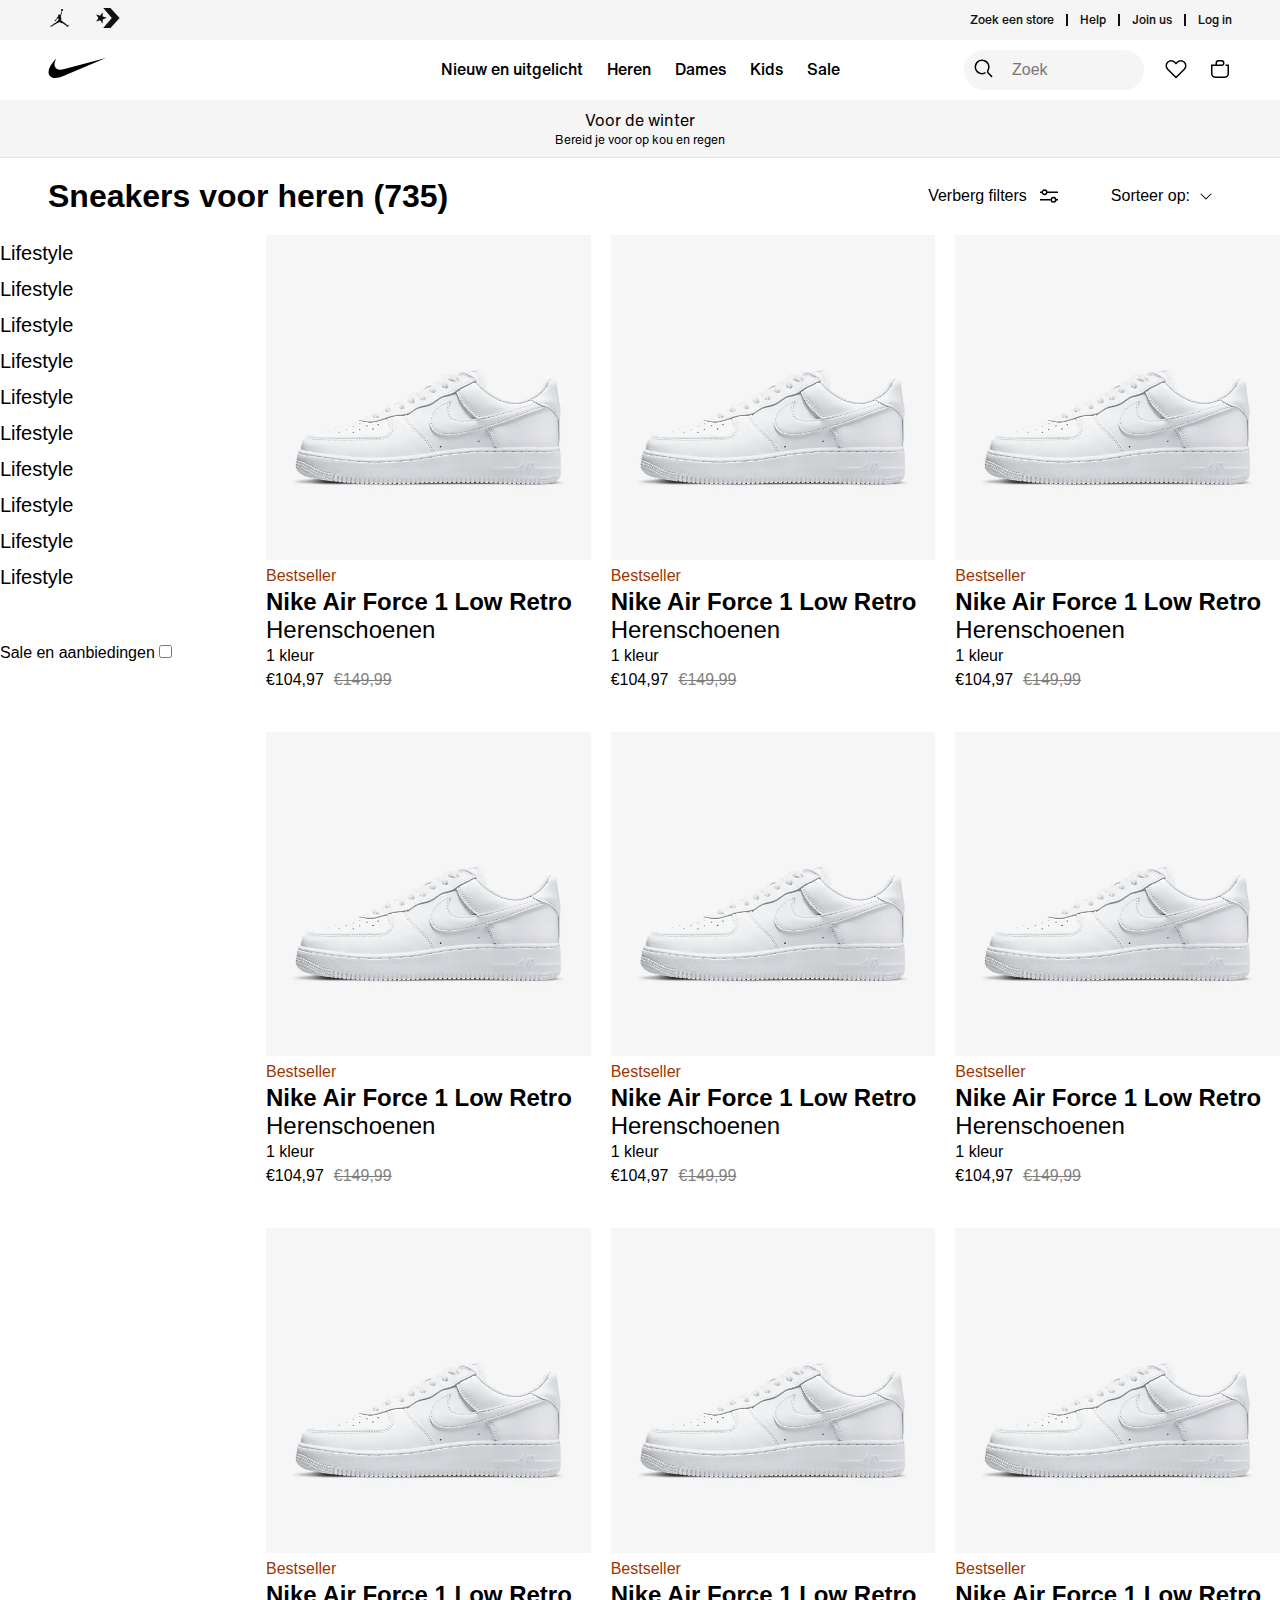
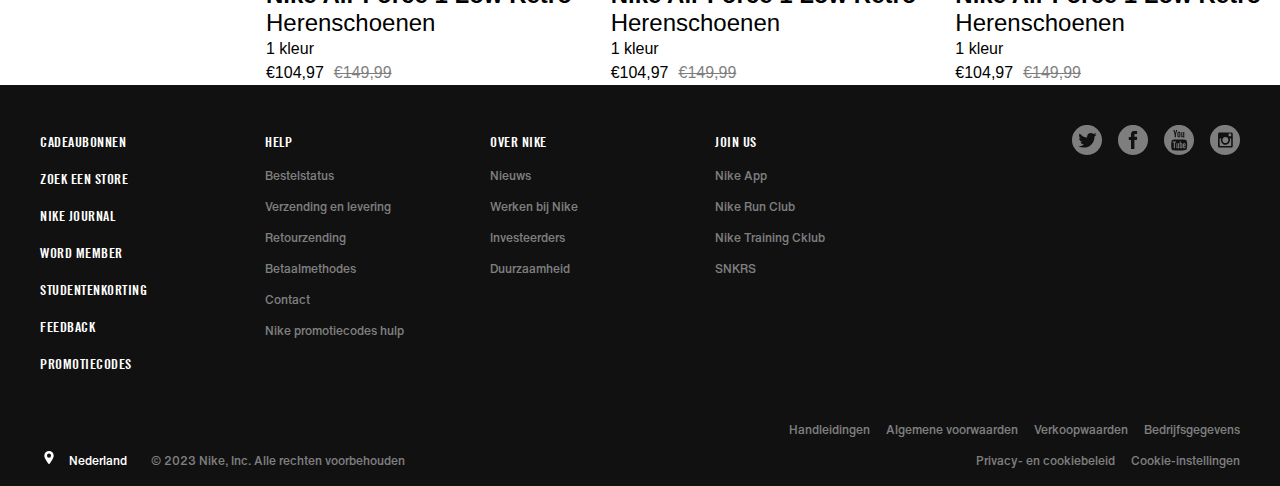
==== commit 7febf67c: "accessibility adds" ====
--- a/products.html
+++ b/products.html
@@ -13,20 +13,26 @@
 
 <body>
 <header>
+    <h1>Nike Homepage. Just Do It. Nike NL</h1>
     <a href="#mainContent">Ga door naar hoofdcontent</a>
     <section>
-        <ul>
-            <li>
-                <svg fill="#111" height="24px" viewBox="0 0 26 32" width="24px">
-                    <path
-                        d="M14.4 5.52v-.08q0-.56.36-1t.92-.44 1 .36.48.96-.36 1-.96.4l-.24.08.08.12-.08.44-.16 1.28q.08.08.08.16l-.16.8q-.08.16-.16.24l-.08.32q-.16.64-.28 1.04t-.2.64V12q-.08.4-.12.64t-.28.8q-.16.32 0 1.04l.08.08q0 .24.2.56t.2.56q.08 1.6-.24 2.72l.16.48q.96.48.56 1.04l.4.16q.96.48 1.36.84t.8.76q.32.08.48.24l.24.08q1.68 1.12 3.36 2.72l.32.24v.08l-.08.16.24.16h.08q.24.16.32.16h.08q.08 0 .16-.08l.16-.08q.16-.16.32-.24h.32q.08 0 0 .08l-.32.16-.4.48h.56l.56.08q.24-.08.4-.16l.4-.24q.24-.08.48.16h.08q.08.08-.08.24l-.96.88q-.4.32-.72.4l-1.04.72q-.08.08-.16 0l-.24-.32-.16-.32-.2-.28-.24-.32-.2-.24-.16-.2-.32-.24q-.16 0-.32-.08l-1.04-.8q-.24 0-.56-.24-1.2-1.04-1.6-1.28l-.48-.32-.96-.16q-.48-.08-1.28-.48l-.64-.32q-.64-.32-.88-.32l-.32-.16q-.32-.08-.48-.16l-.16-.16q-.16 0-.32.08l-1.6.8-2 .88q-.8.64-1.52 1.04l-.88.4-1.36.96q-.16.16-.32 0l-.16.16q-.24.08-.32.08l-.32.16v.16h-.16l-.16.24q-.16.32-.32.36t-.2.12-.08.12l-.16.16-.24.16-.36-.04-.48.08-.32.08q-.4.08-.64-.12t-.4-.6q-.16-.24.16-.4l.08-.08q.08-.08.24-.08h.48L1.6 26l.32-.08q0-.16.08-.24.08-.08.24-.08v-.08q-.08-.16-.08-.32-.08-.16-.04-.24t.08-.08h.04l.08.24q.08.4.24.24l.08-.16q.08-.16.24-.16l.16.16.16-.16-.08-.08q0-.08.08-.08l.32-.32q.4-.48.96-.88 1.12-.88 2.4-1.36.4-.4.88-.4.32-.56.96-1.2.56-.4.8-.56.16-.32.4-.32H10l.16-.16q.16-.08.24-.16v-.4q0-.4.08-.64t.4-.24l.32-.32q-.16-.32-.16-.72h-.08q-.16-.24-.16-.48-.24-.4-.32-.64h-.24q-.08.24-.4.32l-.08.16q-.32.56-.56.84t-.88.68q-.4.4-.56.88-.08.24 0 .48l-.08.16h.08q0 .16.08.16h.08q.16.08.16.2t-.24.08-.36-.16-.2-.12l-.24.24q-.16.24-.32.2t-.08-.12l.08-.08q.08-.16 0-.16l-.64.16q-.08.08-.2 0t.04-.16l.4-.16q0-.08-.08-.08-.32.16-.64.08l-.4-.08-.08-.08q0-.08.08-.08.32.08.8-.08l.56-.24.64-.72.08-.16q.32-.64.68-1.16t.76-.84l.08-.32q.16-.32.32-.56t.4-.64l.24-.32q.32-.48.72-.48l.24-.24q.08-.08.08-.24l.16-.16-.08-.08q-.48-.4-.48-.72-.08-.56.36-.96t.88-.36.68.28l.16.16q.08 0 .08.08l.32.16v.24q.16.16.16.24.16-.24.48-.56l.4-1.28q0-.32.16-.64l.16-.24v-.16l.24-.96h.16l.24-.96q.08-.24 0-.56l-.32-.8z"></path>
-                </svg>
-            </li>
-            <li>
-                <svg fill="#111" height="24px" viewBox="0 0 39 33" width="24px">
-                    <path
-                        d="M10.94 25.626l-4.236-5.501L.201 22.28l3.734-5.756L.11 10.777l6.59 2.031 4.026-5.474.14 6.785 6.64 2.175-6.594 2.446.028 6.886zm.824 7.239l13.952-16.393L11.806.107h11.697l14.871 16.389-14.8 16.369h-11.81z"></path>
-                </svg>
+        <h2>Sub navigation menu</h2>
+        <ul>
+            <li>
+                <a href="#" aria-label="Link to Jordan collection">
+                    <svg fill="#111" height="24px" viewBox="0 0 26 32" width="24px">
+                        <path
+                            d="M14.4 5.52v-.08q0-.56.36-1t.92-.44 1 .36.48.96-.36 1-.96.4l-.24.08.08.12-.08.44-.16 1.28q.08.08.08.16l-.16.8q-.08.16-.16.24l-.08.32q-.16.64-.28 1.04t-.2.64V12q-.08.4-.12.64t-.28.8q-.16.32 0 1.04l.08.08q0 .24.2.56t.2.56q.08 1.6-.24 2.72l.16.48q.96.48.56 1.04l.4.16q.96.48 1.36.84t.8.76q.32.08.48.24l.24.08q1.68 1.12 3.36 2.72l.32.24v.08l-.08.16.24.16h.08q.24.16.32.16h.08q.08 0 .16-.08l.16-.08q.16-.16.32-.24h.32q.08 0 0 .08l-.32.16-.4.48h.56l.56.08q.24-.08.4-.16l.4-.24q.24-.08.48.16h.08q.08.08-.08.24l-.96.88q-.4.32-.72.4l-1.04.72q-.08.08-.16 0l-.24-.32-.16-.32-.2-.28-.24-.32-.2-.24-.16-.2-.32-.24q-.16 0-.32-.08l-1.04-.8q-.24 0-.56-.24-1.2-1.04-1.6-1.28l-.48-.32-.96-.16q-.48-.08-1.28-.48l-.64-.32q-.64-.32-.88-.32l-.32-.16q-.32-.08-.48-.16l-.16-.16q-.16 0-.32.08l-1.6.8-2 .88q-.8.64-1.52 1.04l-.88.4-1.36.96q-.16.16-.32 0l-.16.16q-.24.08-.32.08l-.32.16v.16h-.16l-.16.24q-.16.32-.32.36t-.2.12-.08.12l-.16.16-.24.16-.36-.04-.48.08-.32.08q-.4.08-.64-.12t-.4-.6q-.16-.24.16-.4l.08-.08q.08-.08.24-.08h.48L1.6 26l.32-.08q0-.16.08-.24.08-.08.24-.08v-.08q-.08-.16-.08-.32-.08-.16-.04-.24t.08-.08h.04l.08.24q.08.4.24.24l.08-.16q.08-.16.24-.16l.16.16.16-.16-.08-.08q0-.08.08-.08l.32-.32q.4-.48.96-.88 1.12-.88 2.4-1.36.4-.4.88-.4.32-.56.96-1.2.56-.4.8-.56.16-.32.4-.32H10l.16-.16q.16-.08.24-.16v-.4q0-.4.08-.64t.4-.24l.32-.32q-.16-.32-.16-.72h-.08q-.16-.24-.16-.48-.24-.4-.32-.64h-.24q-.08.24-.4.32l-.08.16q-.32.56-.56.84t-.88.68q-.4.4-.56.88-.08.24 0 .48l-.08.16h.08q0 .16.08.16h.08q.16.08.16.2t-.24.08-.36-.16-.2-.12l-.24.24q-.16.24-.32.2t-.08-.12l.08-.08q.08-.16 0-.16l-.64.16q-.08.08-.2 0t.04-.16l.4-.16q0-.08-.08-.08-.32.16-.64.08l-.4-.08-.08-.08q0-.08.08-.08.32.08.8-.08l.56-.24.64-.72.08-.16q.32-.64.68-1.16t.76-.84l.08-.32q.16-.32.32-.56t.4-.64l.24-.32q.32-.48.72-.48l.24-.24q.08-.08.08-.24l.16-.16-.08-.08q-.48-.4-.48-.72-.08-.56.36-.96t.88-.36.68.28l.16.16q.08 0 .08.08l.32.16v.24q.16.16.16.24.16-.24.48-.56l.4-1.28q0-.32.16-.64l.16-.24v-.16l.24-.96h.16l.24-.96q.08-.24 0-.56l-.32-.8z"></path>
+                    </svg>
+                </a>
+            </li>
+            <li>
+                <a aria-label="Link to Converse website">
+                    <svg fill="#111" height="24px" viewBox="0 0 39 33" width="24px">
+                        <path
+                            d="M10.94 25.626l-4.236-5.501L.201 22.28l3.734-5.756L.11 10.777l6.59 2.031 4.026-5.474.14 6.785 6.64 2.175-6.594 2.446.028 6.886zm.824 7.239l13.952-16.393L11.806.107h11.697l14.871 16.389-14.8 16.369h-11.81z"></path>
+                    </svg>
+                </a>
             </li>
         </ul>
         <ul>
@@ -36,7 +42,7 @@
             <li><a href="#">Log in</a></li>
         </ul>
     </section>
-    <nav>
+    <nav role="navigation" aria-label="Main navigation">
         <aside>
             <button>
                 <svg aria-hidden="true" class="pre-close-icon" focusable="false" viewBox="0 0 24 24" role="img"
@@ -91,10 +97,11 @@
                 </li>
             </ul>
             <article>
-                        <span>
-                            Word Nike member en geniet van de beste producten, inspiratie en verhalen op het gebied van sport.
-                            <a>Meer info</a>
-                        </span>
+                <h3>Become a member</h3>
+                <span>
+                    Word Nike member en geniet van de beste producten, inspiratie en verhalen op het gebied van sport.
+                    <a href="products.html">Meer info</a>
+                </span>
             </article>
             <ul>
                 <li><a>Join Us</a></li>
@@ -109,8 +116,7 @@
         </aside>
         <ul>
             <li>
-                <a href="index.html">
-                    <h1>Nike. Just Do It. Nike NL</h1>
+                <a href="index.html" aria-label="Nike logo that links to the homepage">
                     <svg fill="none" height="21" viewBox="0 0 58 21" width="58" xmlns="http://www.w3.org/2000/svg">
                         <path clip-rule="evenodd"
                               d="M57.8806 0.0689087L15.9637 17.8495C12.4738 19.3302 9.53801 20.0689 7.17214 20.0689C4.51015 20.0689 2.57096 19.1296 1.38007 17.2541C-0.164269 14.8341 0.510783 10.943 3.16004 6.83535C4.73304 4.43446 6.73272 2.23099 8.68146 0.123041C8.22293 0.868145 4.1758 7.60274 8.60185 10.7742C9.47751 11.4111 10.7225 11.7231 12.2541 11.7231C13.4832 11.7231 14.8938 11.5225 16.4446 11.1181L57.8806 0.0689087Z"
@@ -120,7 +126,7 @@
                 </a>
             </li>
             <li>
-                <ul>
+                <ul  aria-label="Main navigation menu">
                     <li>
                         <a href="products.html">Nieuw en uitgelicht</a>
                         <!--                        <ul>-->
@@ -173,8 +179,8 @@
                     <li>
                         <form>
                             <label for="searchBar"></label>
-                            <input id="searchBar" placeholder="Zoek" type="text">
-                            <button>
+                            <input id="searchBar" placeholder="Zoek" type="text"   aria-label="Search bar to search for products">
+                            <button aria-label="Button to enter search value">
                                 <svg width="20" height="19" viewBox="0 0 19 19" fill="none"
                                      xmlns="http://www.w3.org/2000/svg">
                                     <path
@@ -252,19 +258,19 @@
         </ul>
     </nav>
 </header>
-<main>
+<main id="mainContent">
     <section class="infoSlider">
         <ul>
             <li>
-                <h4>Voor de winter</h4>
+                <h3>Voor de winter</h3>
                 <p>Bereid je voor op kou en regen</p>
             </li>
             <li>
-                <h4>Shop alle nieuwe producten</h4>
+                <h3>Shop alle nieuwe producten</h3>
                 <p><a href="#">Shop</a></p>
             </li>
             <li>
-                <h4>Gratis verzending en retourneren</h4>
+                <h3>Gratis verzending en retourneren</h3>
                 <p>Nike members krijgen gratis verzending en kunnen binnen 60 dagen gratis retourneren. <a href="#">Meer info</a>
                     <a href="#">Join Us</a>
                 </p>
@@ -400,7 +406,7 @@
 </main>
 <footer>
     <section>
-        <nav>
+        <nav role="navigation">
             <ul>
                 <li>
                     <h5>
--- a/styles/style.css
+++ b/styles/style.css
@@ -244,6 +244,30 @@
     top: 0.625rem;
 }
 
+header h1 {
+    position: absolute;
+    width: 1px;
+    height: 1px;
+    padding: 0;
+    margin: -1px;
+    overflow: hidden;
+    clip: rect(0, 0, 0, 0);
+    white-space: nowrap;
+    border-width: 0;
+}
+
+header h2 {
+    position: absolute;
+    width: 1px;
+    height: 1px;
+    padding: 0;
+    margin: -1px;
+    overflow: hidden;
+    clip: rect(0, 0, 0, 0);
+    white-space: nowrap;
+    border-width: 0;
+}
+
 header aside {
     display: none;
 }
@@ -252,6 +276,18 @@
     position: static;
     background-color: white;
     transition: transform 0.6s ease;
+}
+
+header nav h4 {
+    position: absolute;
+    width: 1px;
+    height: 1px;
+    padding: 0;
+    margin: -1px;
+    overflow: hidden;
+    clip: rect(0, 0, 0, 0);
+    white-space: nowrap;
+    border-width: 0;
 }
 
 header nav.slide-out {
@@ -279,6 +315,12 @@
     display: flex;
     gap: 1.5rem;
 }
+
+header section ul:first-of-type a {
+    all:unset
+}
+
+
 
 header section ul:last-child {
     gap: 0;
@@ -545,9 +587,10 @@
     font-family: var(--helvetica-text);
 }
 
-.infoSlider h4 {
+.infoSlider h3 {
     font-family: "Helvetica Now Text", sans-serif;
     font-weight: 500;
+    font-size: 1rem;
     line-height: 1;
     text-align: center;
 }
@@ -1472,7 +1515,7 @@
     margin: 0 auto;
 }
 
-.modal h6 {
+.modal h4 {
     text-align: center;
     font-size: 1.625rem;
     line-height: 1.625rem;
@@ -1568,6 +1611,18 @@
     color: var(--placeholder-color);
 }
 
+.modal h2 {
+    position: absolute;
+    width: 1px;
+    height: 1px;
+    padding: 0;
+    margin: -1px;
+    overflow: hidden;
+    clip: rect(0, 0, 0, 0);
+    white-space: nowrap;
+    border-width: 0;
+}
+
 /******************************** PAGE 2 STYLING ***************************/
 
 /*************************/
@@ -1715,6 +1770,18 @@
 footer>section>ul {
     display: flex;
     gap: 1rem;
+}
+
+footer h4 {
+    position: absolute;
+    width: 1px;
+    height: 1px;
+    padding: 0;
+    margin: -1px;
+    overflow: hidden;
+    clip: rect(0, 0, 0, 0);
+    white-space: nowrap;
+    border-width: 0;
 }
 
 footer section:nth-child(2) ul:nth-child(1) {
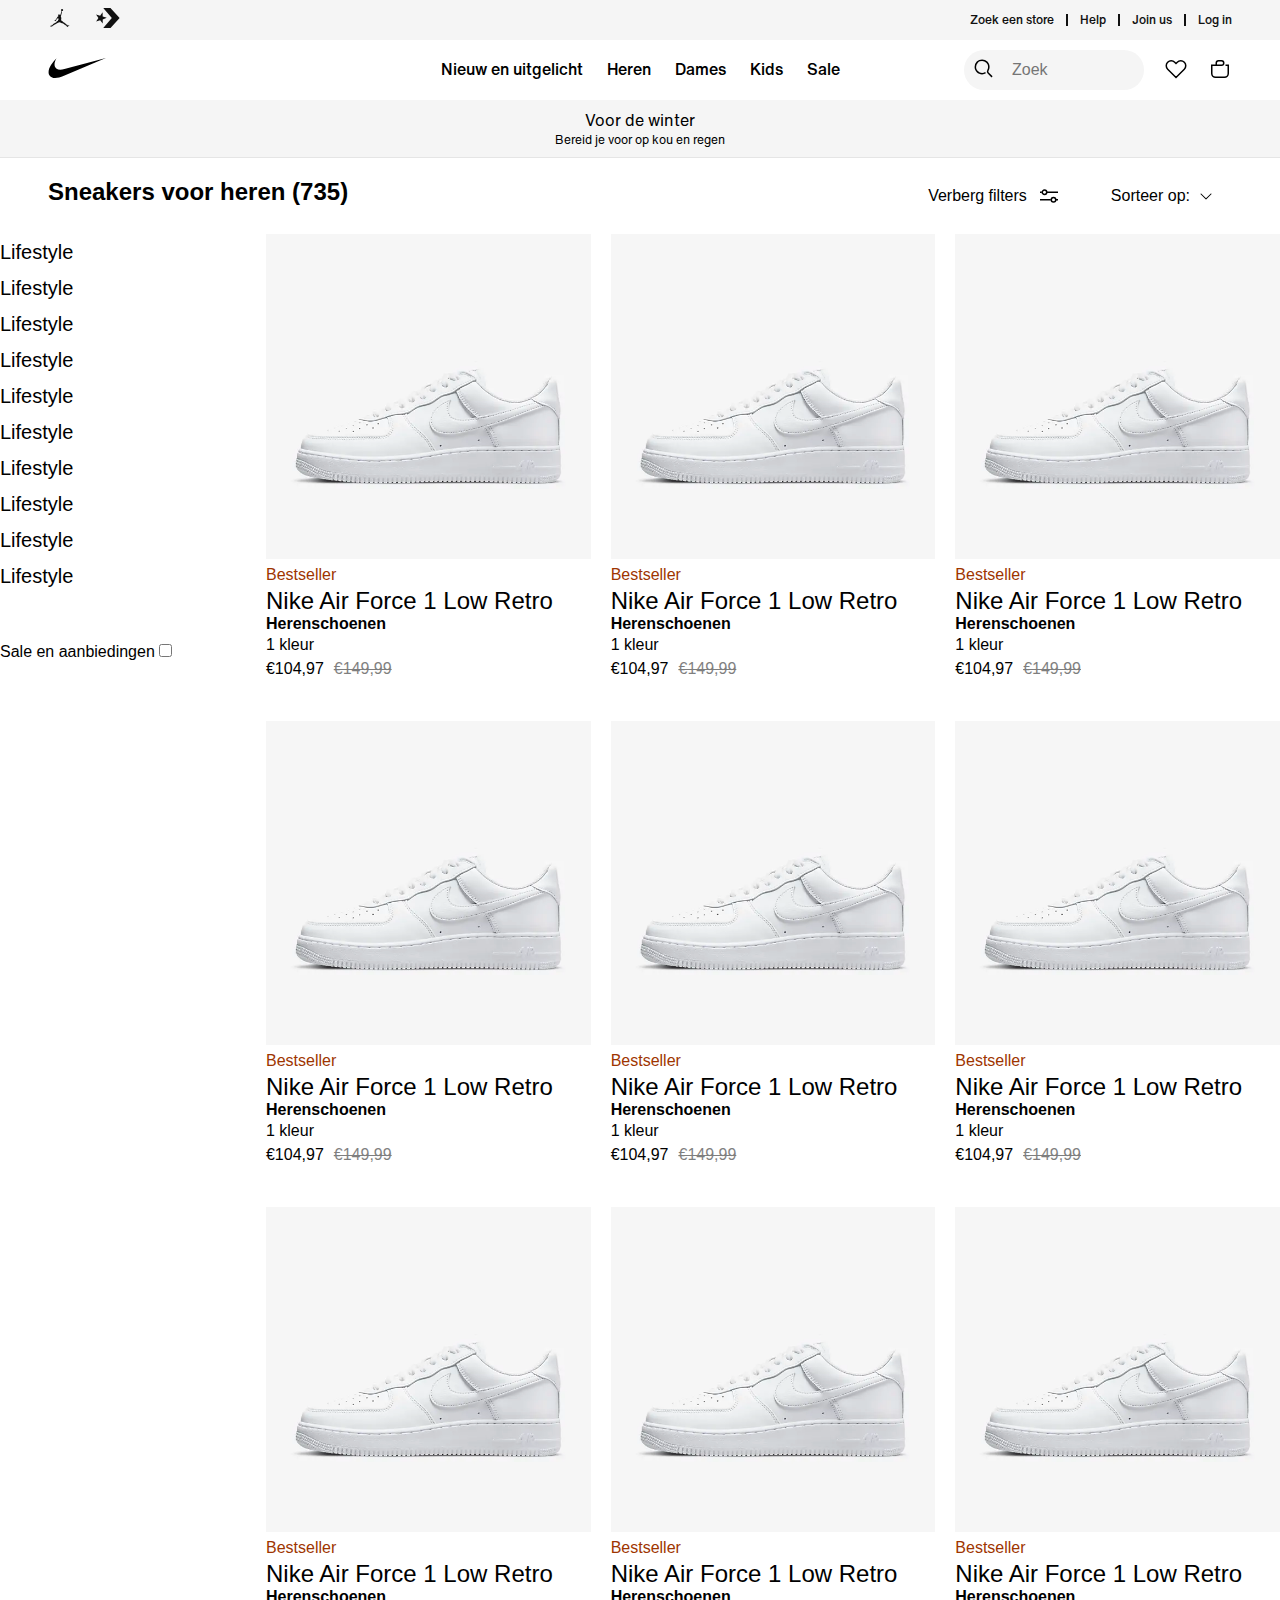
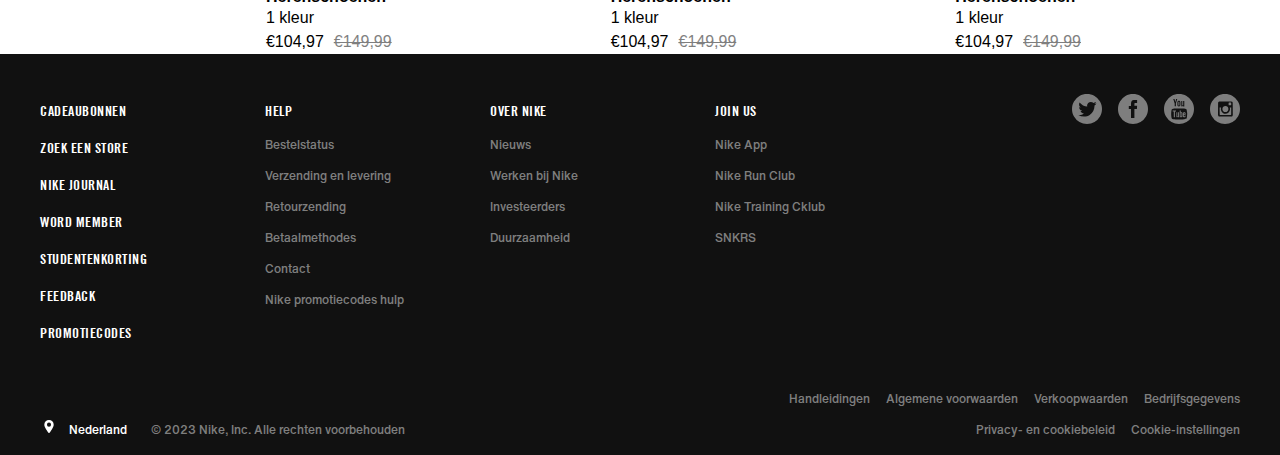
==== commit 8528b9c5: "readme final" ====
--- a/products.html
+++ b/products.html
@@ -5,15 +5,19 @@
     <meta charset="UTF-8">
     <meta content="jouw naam" name="author">
     <meta content="width=device-width, initial-scale=1" name="viewport">
-
-    <title>Nike</title>
+    <meta name="description"
+          content="Nike inspireert alle atleten ter wereld met innovatieve producten, ervaringen en services.">
+    <link rel="icon" href="/images/favicon.ico" type="image/x-icon">
+    <link rel="shortcut icon" href="/images/favicon.ico" type="image/x-icon">
+
+    <title>Nike Products Page</title>
 
     <link href="styles/style.css" rel="stylesheet">
 </head>
 
 <body>
 <header>
-    <h1>Nike Homepage. Just Do It. Nike NL</h1>
+    <h1>Nike Product page</h1>
     <a href="#mainContent">Ga door naar hoofdcontent</a>
     <section>
         <h2>Sub navigation menu</h2>
@@ -42,7 +46,7 @@
             <li><a href="#">Log in</a></li>
         </ul>
     </section>
-    <nav role="navigation" aria-label="Main navigation">
+    <nav aria-label="Main navigation">
         <aside>
             <button>
                 <svg aria-hidden="true" class="pre-close-icon" focusable="false" viewBox="0 0 24 24" role="img"
@@ -278,7 +282,7 @@
         </ul>
     </section>
     <section class="productHeader">
-        <h1>Sneakers voor heren (735)</h1>
+        <h2>Sneakers voor heren (735)</h2>
         <ul>
             <li>
                 <button>
@@ -332,72 +336,72 @@
             <article>
                 <img alt="Image of product nike air force 1" src="/images/airforce1.png" />
                 <p>Bestseller</p>
-                <h2>Nike Air Force 1 Low Retro</h2>
-                <h3>Herenschoenen</h3>
-                <p>1 kleur</p>
-                <p>€104,97</p>
-            </article>
-            <article>
-                <img alt="Image of product nike air force 1" src="/images/airforce1.png" />
-                <p>Bestseller</p>
-                <h2>Nike Air Force 1 Low Retro</h2>
-                <h3>Herenschoenen</h3>
-                <p>1 kleur</p>
-                <p>€104,97</p>
-            </article>
-            <article>
-                <img alt="Image of product nike air force 1" src="/images/airforce1.png" />
-                <p>Bestseller</p>
-                <h2>Nike Air Force 1 Low Retro</h2>
-                <h3>Herenschoenen</h3>
-                <p>1 kleur</p>
-                <p>€104,97</p>
-            </article>
-            <article>
-                <img alt="Image of product nike air force 1" src="/images/airforce1.png" />
-                <p>Bestseller</p>
-                <h2>Nike Air Force 1 Low Retro</h2>
-                <h3>Herenschoenen</h3>
-                <p>1 kleur</p>
-                <p>€104,97</p>
-            </article>
-            <article>
-                <img alt="Image of product nike air force 1" src="/images/airforce1.png" />
-                <p>Bestseller</p>
-                <h2>Nike Air Force 1 Low Retro</h2>
-                <h3>Herenschoenen</h3>
-                <p>1 kleur</p>
-                <p>€104,97</p>
-            </article>
-            <article>
-                <img alt="Image of product nike air force 1" src="/images/airforce1.png" />
-                <p>Bestseller</p>
-                <h2>Nike Air Force 1 Low Retro</h2>
-                <h3>Herenschoenen</h3>
-                <p>1 kleur</p>
-                <p>€104,97</p>
-            </article>
-            <article>
-                <img alt="Image of product nike air force 1" src="/images/airforce1.png" />
-                <p>Bestseller</p>
-                <h2>Nike Air Force 1 Low Retro</h2>
-                <h3>Herenschoenen</h3>
-                <p>1 kleur</p>
-                <p>€104,97</p>
-            </article>
-            <article>
-                <img alt="Image of product nike air force 1" src="/images/airforce1.png" />
-                <p>Bestseller</p>
-                <h2>Nike Air Force 1 Low Retro</h2>
-                <h3>Herenschoenen</h3>
-                <p>1 kleur</p>
-                <p>€104,97</p>
-            </article>
-            <article>
-                <img alt="Image of product nike air force 1" src="/images/airforce1.png" />
-                <p>Bestseller</p>
-                <h2>Nike Air Force 1 Low Retro</h2>
-                <h3>Herenschoenen</h3>
+                <h3>Nike Air Force 1 Low Retro</h3>
+                <h4>Herenschoenen</h4>
+                <p>1 kleur</p>
+                <p>€104,97</p>
+            </article>
+            <article>
+                <img alt="Image of product nike air force 1" src="/images/airforce1.png" />
+                <p>Bestseller</p>
+                <h3>Nike Air Force 1 Low Retro</h3>
+                <h4>Herenschoenen</h4>
+                <p>1 kleur</p>
+                <p>€104,97</p>
+            </article>
+            <article>
+                <img alt="Image of product nike air force 1" src="/images/airforce1.png" />
+                <p>Bestseller</p>
+                <h3>Nike Air Force 1 Low Retro</h3>
+                <h4>Herenschoenen</h4>
+                <p>1 kleur</p>
+                <p>€104,97</p>
+            </article>
+            <article>
+                <img alt="Image of product nike air force 1" src="/images/airforce1.png" />
+                <p>Bestseller</p>
+                <h3>Nike Air Force 1 Low Retro</h3>
+                <h4>Herenschoenen</h4>
+                <p>1 kleur</p>
+                <p>€104,97</p>
+            </article>
+            <article>
+                <img alt="Image of product nike air force 1" src="/images/airforce1.png" />
+                <p>Bestseller</p>
+                <h3>Nike Air Force 1 Low Retro</h3>
+                <h4>Herenschoenen</h4>
+                <p>1 kleur</p>
+                <p>€104,97</p>
+            </article>
+            <article>
+                <img alt="Image of product nike air force 1" src="/images/airforce1.png" />
+                <p>Bestseller</p>
+                <h3>Nike Air Force 1 Low Retro</h3>
+                <h4>Herenschoenen</h4>
+                <p>1 kleur</p>
+                <p>€104,97</p>
+            </article>
+            <article>
+                <img alt="Image of product nike air force 1" src="/images/airforce1.png" />
+                <p>Bestseller</p>
+                <h3>Nike Air Force 1 Low Retro</h3>
+                <h4>Herenschoenen</h4>
+                <p>1 kleur</p>
+                <p>€104,97</p>
+            </article>
+            <article>
+                <img alt="Image of product nike air force 1" src="/images/airforce1.png" />
+                <p>Bestseller</p>
+                <h3>Nike Air Force 1 Low Retro</h3>
+                <h4>Herenschoenen</h4>
+                <p>1 kleur</p>
+                <p>€104,97</p>
+            </article>
+            <article>
+                <img alt="Image of product nike air force 1" src="/images/airforce1.png" />
+                <p>Bestseller</p>
+                <h3>Nike Air Force 1 Low Retro</h3>
+                <h4>Herenschoenen</h4>
                 <p>1 kleur</p>
                 <p>€104,97</p>
             </article>
@@ -406,7 +410,7 @@
 </main>
 <footer>
     <section>
-        <nav role="navigation">
+        <nav>
             <ul>
                 <li>
                     <h5>
--- a/styles/style.css
+++ b/styles/style.css
@@ -449,6 +449,18 @@
     opacity: 1;
 }
 
+header form label {
+    position: absolute;
+    width: 1px;
+    height: 1px;
+    padding: 0;
+    margin: -1px;
+    overflow: hidden;
+    clip: rect(0, 0, 0, 0);
+    white-space: nowrap;
+    border-width: 0;
+}
+
 header input {
     background-color: var(--nike-grey);
     border: none;
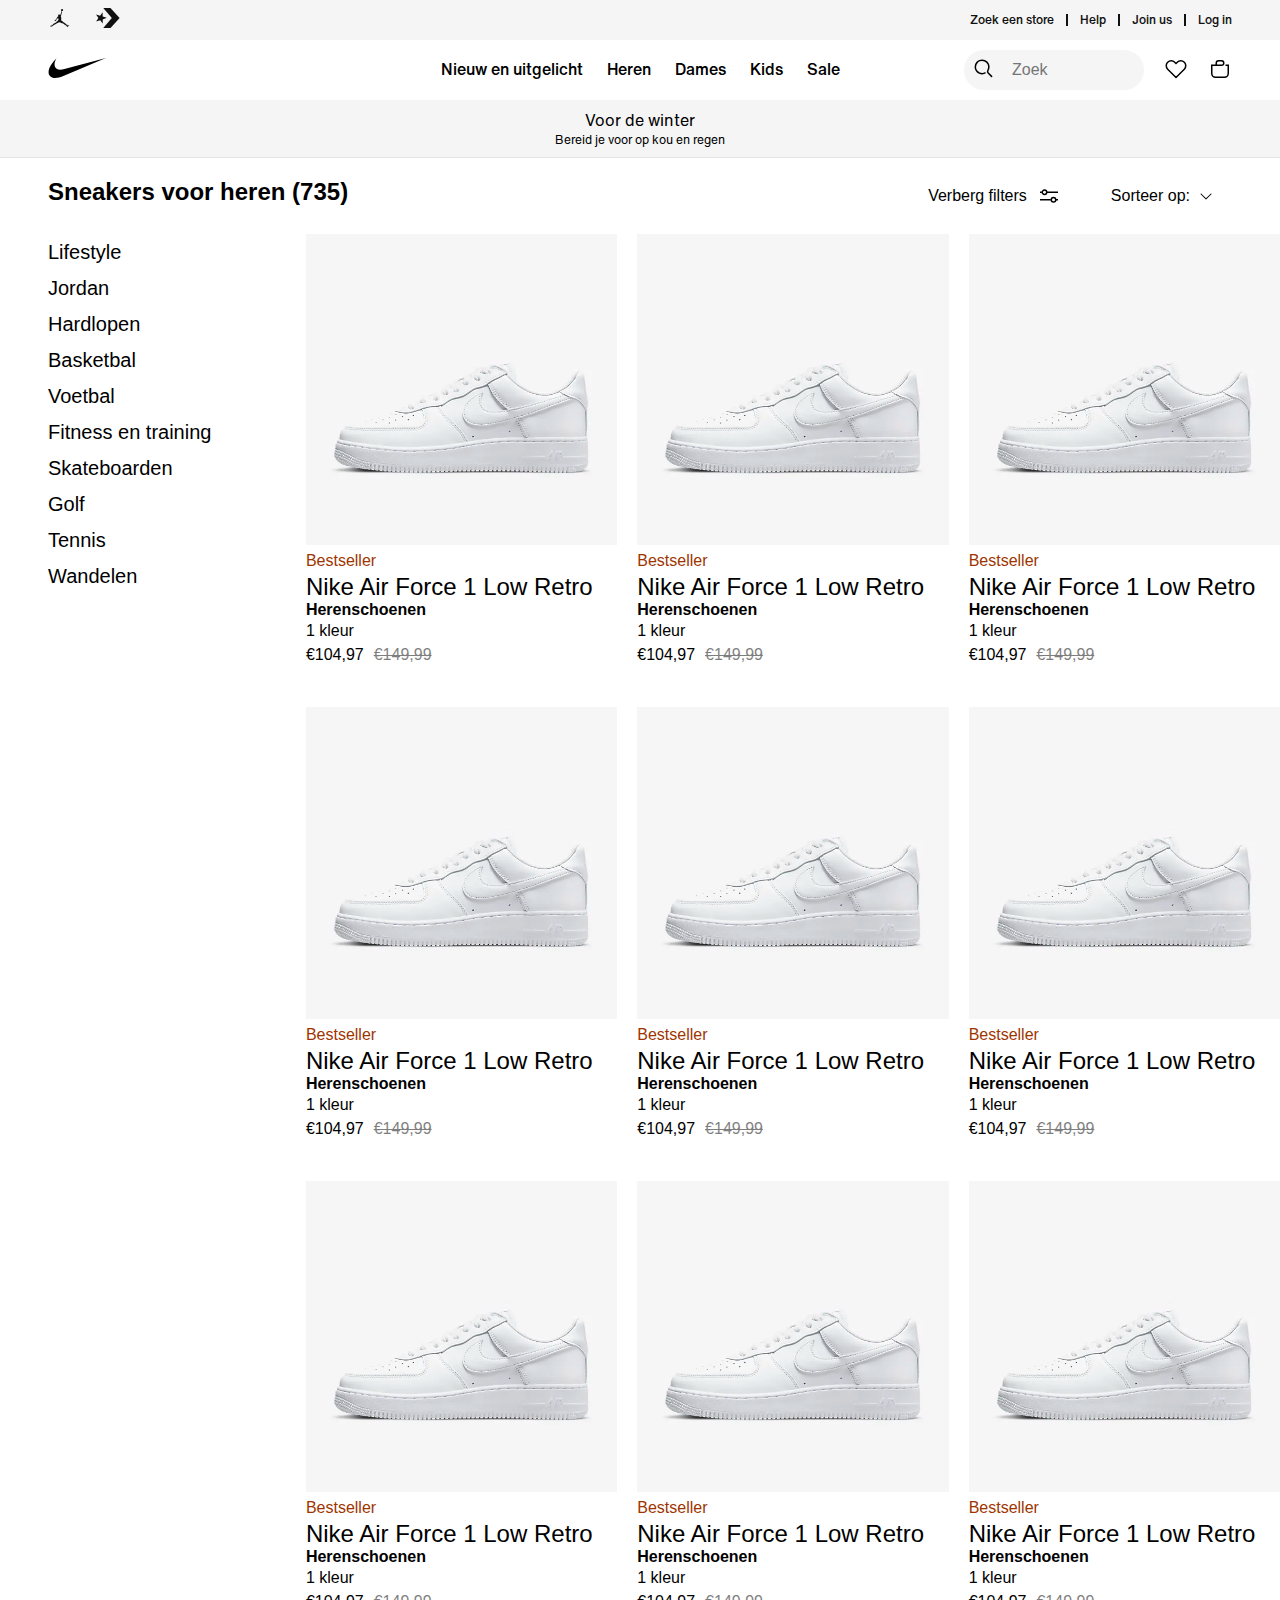
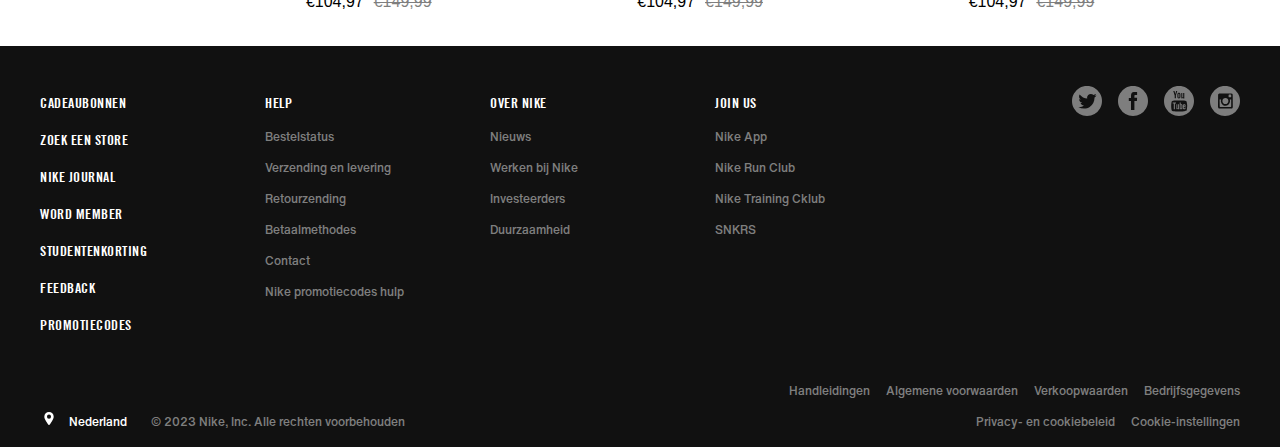
==== commit f537c20b: "final commit" ====
--- a/products.html
+++ b/products.html
@@ -284,6 +284,18 @@
     <section class="productHeader">
         <h2>Sneakers voor heren (735)</h2>
         <ul>
+            <li>Lifestyle</li>
+            <li>Jordan</li>
+            <li>Hardlopen</li>
+            <li>Basketbal</li>
+            <li>Voetbal</li>
+            <li>Fitness en training</li>
+            <li>Skateboarden</li>
+            <li>Golf</li>
+            <li>Tennis</li>
+            <li>Wandelen</li>
+        </ul>
+        <ul>
             <li>
                 <button>
                     Verberg filters
@@ -315,21 +327,15 @@
         <aside>
             <ul>
                 <li>Lifestyle</li>
-                <li>Lifestyle</li>
-                <li>Lifestyle</li>
-                <li>Lifestyle</li>
-                <li>Lifestyle</li>
-                <li>Lifestyle</li>
-                <li>Lifestyle</li>
-                <li>Lifestyle</li>
-                <li>Lifestyle</li>
-                <li>Lifestyle</li>
-            </ul>
-            <ul>
-                <li>
-                    <label for="filter1">Sale en aanbiedingen</label>
-                    <input id="filter1" type="checkbox" />
-                </li>
+                <li>Jordan</li>
+                <li>Hardlopen</li>
+                <li>Basketbal</li>
+                <li>Voetbal</li>
+                <li>Fitness en training</li>
+                <li>Skateboarden</li>
+                <li>Golf</li>
+                <li>Tennis</li>
+                <li>Wandelen</li>
             </ul>
         </aside>
         <section>
--- a/styles/style.css
+++ b/styles/style.css
@@ -756,6 +756,13 @@
     position: absolute;
     bottom: 3.375rem;
     left: 2.25rem;
+    background: rgba(0, 0, 0, 0.27);
+    border-radius: 16px;
+    box-shadow: 0 4px 30px rgba(0, 0, 0, 0.1);
+    backdrop-filter: blur(4px);
+    -webkit-backdrop-filter: blur(4px);
+    border: 1px solid rgba(0, 0, 0, 0.1);
+    padding: 0.75rem;
 }
 
 @media (max-width: 58.375rem) {
@@ -764,6 +771,14 @@
         height: auto;
         content: url("/images/heromobile.png");
     }
+
+    .hero figure figcaption {
+        left: 0;
+    }
+
+    .hero figcaption p:first-of-type {
+        font-size: 2rem;
+    }
 }
 
 /****************/
@@ -792,7 +807,7 @@
 }
 
 .releasedSlider img {
-    width: 100%;
+    max-width: 500px;
     height: auto;
 }
 
@@ -894,6 +909,35 @@
     scroll-snap-align: start;
 }
 
+@media (max-width: 768px) {
+    .releasedSlider ul {
+        padding: 0.5rem 1.5rem;
+    }
+
+    .releasedSlider ul:nth-child(2) {
+        padding-inline-start: 1.5rem;
+        padding-left: 1.5rem;
+        scroll-padding-left: 1.5rem;
+        scroll-snap-type: x mandatory;
+    }
+
+    .releasedSlider ul li ul li button {
+        display: none;
+    }
+
+    .releasedSlider img {
+        max-width: 300px;
+    }
+
+    .releasedSlider h4 {
+        margin: 1rem 0 0 0;
+    }
+
+    .releasedSlider ul li a figure {
+        padding-bottom: 1rem;
+    }
+}
+
 /****************/
 /* PRODUCT SLIDER STYLING */
 /****************/
@@ -916,11 +960,11 @@
     display: flex;
     gap: 1.25rem;
     overflow: auto;
-    padding: 0 2.5rem;
+    padding: 0 3rem;
 }
 
 .productSlider img {
-    width: 100%;
+    max-width: 500px;
     height: auto;
 }
 
@@ -1035,6 +1079,36 @@
     scroll-snap-align: start;
 }
 
+@media (max-width: 768px) {
+    .productSlider ul {
+        padding: 0.5rem 1.5rem;
+    }
+
+    .productSlider ul:nth-child(2) {
+        padding-inline-start: 1.5rem;
+        padding-left: 1.5rem;
+        scroll-padding-left: 1.5rem;
+        scroll-snap-type: x mandatory;
+    }
+
+    .productSlider ul li ul li button {
+        display: none;
+    }
+
+    .productSlider img {
+        max-width: 300px;
+        height: auto;
+    }
+
+    .productSlider h4 {
+        margin: 1rem 0 0 0;
+    }
+
+    .productSlider ul li a figure {
+        padding-bottom: 1rem;
+    }
+}
+
 /****************/
 /* SPORT CATEGORY SLIDER STYLING */
 /****************/
@@ -1049,9 +1123,12 @@
 .sportCategories ul {
     display: flex;
     gap: 1.25rem;
-    overflow-x: auto;
-    overflow-y: hidden;
-    padding-bottom: 1.875rem;
+    overflow: auto;
+    padding: 0 3rem;
+}
+
+.sportCategories ul:first-of-type li:nth-child(2) ul {
+    padding: 0;
 }
 
 .sportCategories li {
@@ -1059,7 +1136,7 @@
 }
 
 .sportCategories img {
-    width: 100%;
+    max-width: 400px;
     height: auto;
 }
 
@@ -1100,7 +1177,7 @@
     gap: 0.625rem;
 }
 
-.sportCategories ul li ul li {
+.sportCategories ul li ul li button {
     display: flex;
     justify-content: center;
     align-items: center;
@@ -1108,6 +1185,14 @@
     width: 3rem;
     height: 3rem;
     border-radius: 100rem;
+    padding: 0;
+}
+
+.sportCategories ul li ul li button:hover {
+    transition-property: all;
+    transition-timing-function: cubic-bezier(0.4, 0, 0.2, 1);
+    transition-duration: 300ms;
+    background-color: var(--button-slider-hover);
 }
 
 .sportCategories::-webkit-scrollbar {
@@ -1152,6 +1237,39 @@
     display: none
 }
 
+.sportCategories ul:nth-child(2) {
+    padding-inline-start: 2.5rem;
+    padding-left: 2.5rem;
+    scroll-padding-left: 2.5rem;
+    scroll-snap-type: x mandatory;
+}
+
+.sportCategories ul:nth-child(2) li {
+    scroll-snap-align: start;
+}
+
+@media (max-width: 768px) {
+    .sportCategories ul {
+        padding: 0.5rem 1.5rem;
+    }
+
+    .sportCategories ul:nth-child(2) {
+        padding-inline-start: 1.5rem;
+        padding-left: 1.5rem;
+        scroll-padding-left: 1.5rem;
+        scroll-snap-type: x mandatory;
+    }
+
+    .sportCategories ul li ul li button {
+        display: none;
+    }
+
+    .sportCategories img {
+        max-width: 300px;
+        height: auto;
+    }
+}
+
 /********************************/
 /* SHOE CATEGORY SLIDER STYLING */
 /********************************/
@@ -1168,6 +1286,17 @@
     display: flex;
     gap: 1.25rem;
     overflow: hidden;
+}
+
+.shoeCategorySlider ul:first-of-type {
+    padding: 2.5rem;
+    display: flex;
+    justify-content: space-between;
+    align-items: center;
+}
+
+.shoeCategorySlider ul:first-of-type li:nth-child(2) ul {
+    padding: 0;
 }
 
 .shoeCategorySlider h4 {
@@ -1183,7 +1312,7 @@
 }
 
 .shoeCategorySlider img {
-    width: 100%;
+    max-width: 400px;
     height: auto;
 }
 
@@ -1207,16 +1336,9 @@
     top: 20%;
 }
 
-.shoeCategorySlider ul:first-of-type {
-    display: flex;
-    justify-content: space-between;
-    align-items: center;
-}
-
 .shoeCategorySlider ul:first-of-type li:nth-child(2) ul {
     padding: 0;
 }
-
 
 .shoeCategorySlider ul li ul {
     display: flex;
@@ -1241,6 +1363,89 @@
     background-color: var(--button-slider-hover);
 }
 
+@media (max-width: 768px) {
+    .shoeCategorySlider ul {
+        padding: 0.5rem 1.5rem;
+    }
+
+    .shoeCategorySlider ul:nth-child(2) {
+        padding-inline-start: 1.5rem;
+        padding-left: 1.5rem;
+        scroll-padding-left: 1.5rem;
+        scroll-snap-type: x mandatory;
+    }
+
+    .shoeCategorySlider ul li ul li button {
+        display: none;
+    }
+
+    .shoeCategorySlider img {
+        max-width: 300px;
+        height: auto;
+    }
+
+    .shoeCategorySlider ul:first-of-type {
+        padding: 0 0 0 1.5rem;
+    }
+
+    .shoeCategorySlider ul:last-of-type {
+        overflow: auto;
+    }
+
+    .shoeCategorySlider::-webkit-scrollbar {
+        width: 0.875rem;
+        height: 0.125rem;
+    }
+
+    .shoeCategorySlider::-webkit-scrollbar-thumb {
+        height: 0.125rem;
+        background: var(--full-black);
+    }
+
+    .shoeCategorySlider::-webkit-scrollbar-track {
+        width: 0.125rem;
+        background: var(--full-white);
+    }
+
+    .shoeCategorySlider ul::-webkit-scrollbar-track {
+        margin: 0 2.5rem;
+    }
+
+    .shoeCategorySlider ul::-webkit-scrollbar {
+        width: 0.875rem;
+    }
+
+    .shoeCategorySlider ul::-webkit-scrollbar-thumb {
+        background-color: var(--full-black);
+        background-clip: content-box;
+        border: solid transparent;
+        border-width: 0.25rem 0;
+        border-radius: 0.4375rem;
+        box-shadow: inset 0 0 0 0.125rem;
+    }
+
+    .shoeCategorySlider ul::-webkit-scrollbar-corner {
+        background-color: transparent
+    }
+
+    .shoeCategorySlider ul::-webkit-scrollbar-button {
+        width: 0;
+        height: 0;
+        display: none
+    }
+
+    .shoeCategorySlider ul:nth-child(2) {
+        padding-inline-start: 1.5rem;
+        padding-left: 1.5rem;
+        scroll-padding-left: 1.5rem;
+        scroll-snap-type: x mandatory;
+    }
+
+    .shoeCategorySlider ul:nth-child(2) li {
+        scroll-snap-align: start;
+    }
+}
+
 /****************/
 /* SEX CATEGORY STYLING */
 /****************/
@@ -1254,6 +1459,11 @@
 .sexCategories ul {
     display: flex;
     gap: 1.25rem;
+    padding: 0 2.5rem;
+}
+
+.sexCategories h3 {
+    padding-left:2.5rem;
 }
 
 .sexCategories figcaption {
@@ -1291,8 +1501,81 @@
 }
 
 .sexCategories img {
-    width: 100%;
+    max-width: 400px;
     height: auto;
+}
+
+@media (max-width: 768px) {
+    .sexCategories ul {
+        overflow: auto;
+        padding: 0 24px;
+    }
+
+    .sexCategories h3 {
+        padding-left: 24px;
+    }
+
+    .sexCategories::-webkit-scrollbar {
+        width: 0.875rem;
+        height: 0.125rem;
+    }
+
+    .sexCategories::-webkit-scrollbar-thumb {
+        height: 0.125rem;
+        background: var(--full-black);
+    }
+
+    .sexCategories::-webkit-scrollbar-track {
+        width: 0.125rem;
+        background: var(--full-white);
+    }
+
+    .sexCategories ul::-webkit-scrollbar-track {
+        margin: 0 2.5rem;
+    }
+
+    .sexCategories ul::-webkit-scrollbar {
+        width: 0.875rem;
+    }
+
+    .sexCategories ul::-webkit-scrollbar-thumb {
+        background-color: var(--full-black);
+        background-clip: content-box;
+        border: solid transparent;
+        border-width: 0.25rem 0;
+        border-radius: 0.4375rem;
+        box-shadow: inset 0 0 0 0.125rem;
+    }
+
+    .sexCategories ul::-webkit-scrollbar-corner {
+        background-color: transparent
+    }
+
+    .sexCategories ul::-webkit-scrollbar-button {
+        width: 0;
+        height: 0;
+        display: none
+    }
+
+    .sexCategories ul:nth-child(2) {
+        padding-inline-start: 1.5rem;
+        padding-left: 1.5rem;
+        scroll-padding-left: 1.5rem;
+        scroll-snap-type: x mandatory;
+    }
+
+    .sexCategories ul:nth-child(2) li {
+        scroll-snap-align: start;
+    }
+
+    .sexCategories img {
+        max-width: 300px;
+        height: auto;
+    }
+
+    .sexCategories li a figure {
+        padding-bottom: 1rem;
+    }
 }
 
 /****************/
@@ -1309,9 +1592,8 @@
 .membershipCategories ul {
     display: flex;
     gap: 1.25rem;
-    overflow-x: visible;
-    overflow-y: hidden;
-    padding-bottom: 1.875rem;
+    overflow: auto;
+    padding: 0 2.5rem;
 }
 
 .membershipCategories li {
@@ -1319,7 +1601,7 @@
 }
 
 .membershipCategories img {
-    width: 100%;
+    max-width: 400px;
     height: auto;
 }
 
@@ -1341,6 +1623,24 @@
     line-height: 1.75rem;
     color: white;
     margin-bottom: 0.5rem;
+}
+
+.membershipCategories ul li ul li button {
+    display: flex;
+    justify-content: center;
+    align-items: center;
+    background-color: var(--light-grey);
+    width: 3rem;
+    height: 3rem;
+    border-radius: 100rem;
+    padding: 0;
+}
+
+.membershipCategories ul li ul li button:hover {
+    transition-property: all;
+    transition-timing-function: cubic-bezier(0.4, 0, 0.2, 1);
+    transition-duration: 300ms;
+    background-color: var(--button-slider-hover);
 }
 
 .membershipCategories span {
@@ -1373,7 +1673,7 @@
     gap: 0.625rem;
 }
 
-.membershipCategories ul li ul li {
+.membershipCategories ul li ul li button {
     display: flex;
     justify-content: center;
     align-items: center;
@@ -1425,6 +1725,39 @@
     display: none
 }
 
+.membershipCategories ul:nth-child(2) {
+    padding-inline-start: 2.5rem;
+    padding-left: 2.5rem;
+    scroll-padding-left: 2.5rem;
+    scroll-snap-type: x mandatory;
+}
+
+.membershipCategories ul:nth-child(2) li {
+    scroll-snap-align: start;
+}
+
+@media (max-width: 768px) {
+    .membershipCategories ul {
+        padding: 0.5rem 1.5rem;
+    }
+
+    .membershipCategories ul:nth-child(2) {
+        padding-inline-start: 1.5rem;
+        padding-left: 1.5rem;
+        scroll-padding-left: 1.5rem;
+        scroll-snap-type: x mandatory;
+    }
+
+    .membershipCategories ul li ul li button {
+        display: none;
+    }
+
+    .membershipCategories img {
+        max-width: 300px;
+        height: auto;
+    }
+}
+
 /**********************/
 /* MERCH MENU STYLING */
 /**********************/
@@ -1486,6 +1819,25 @@
     font-size: 1rem;
     line-height: 1.5rem;
     margin-bottom: 1.5rem;
+}
+
+@media (max-width: 768px) {
+    .merchMenu ul li ul li {
+        display: none;
+    }
+
+    .merchMenu ul {
+        flex-direction: column;
+    }
+
+    .merchMenu {
+        margin: 0;
+        padding-left: 24px;
+    }
+
+    .merchMenu h4 {
+        font-weight: 500;
+    }
 }
 
 /*****************/
@@ -1656,6 +2008,10 @@
     gap: 0.625rem;
 }
 
+.productHeader>ul:first-of-type {
+    display: none;
+}
+
 .productHeader ul li button {
     display: flex;
     align-items: center;
@@ -1669,6 +2025,49 @@
     transition-duration: 200ms;
 }
 
+@media (max-width: 768px) {
+    .productHeader {
+        flex-direction: column;
+        padding: 0 20px;
+    }
+
+    .productHeader h2 {
+        font-size: 20px;
+        padding: 1.5rem 0;
+    }
+
+    .productHeader ul:last-child li:last-child {
+        display: none;
+    }
+
+    .productHeader ul:last-child li:first-child {
+        border: 1px solid var(--light-grey);
+        border-radius: 20rem;
+    }
+
+    .productHeader>ul:first-of-type {
+        all: unset;
+        display: flex;
+        gap: 1rem;
+        overflow-x: auto;
+        padding: 1rem 0;
+        border-bottom: 1px solid var(--light-grey);
+    }
+
+    .productHeader>ul:last-of-type {
+        padding: 1rem 0;
+    }
+
+    .productHeader ul::-webkit-scrollbar {
+        display: none;
+    }
+
+    .productHeader ul li {
+        list-style-type: none;
+        white-space: nowrap;
+    }
+}
+
 /*************************/
 /*  PRODUCT GRID STYLING */
 /*************************/
@@ -1682,14 +2081,14 @@
 .productGrid > aside {
     width: 260px;
     transition: all 0.2s ease-in-out;
-    margin-left: 0;
+    margin-left: 48px;
+
 }
 
 .productGrid > aside.slideOut {
-    margin-left: -20vw;
-}
-
-/* Add this class to make the sidebar sticky when it slides out */
+    margin-left: -24vw;
+}
+
 .productGrid > aside.sticky {
     position: fixed;
     top: 0;
@@ -1701,7 +2100,7 @@
     position: fixed;
     top: 0;
     width: 100%;
-    z-index: 1000; /* Adjust z-index based on your needs */
+    z-index: 1000;
 }
 
 .productGrid ul {
@@ -1724,6 +2123,7 @@
     grid-template-columns: 1fr 1fr 1fr;
     column-gap: 1.25rem;
     row-gap: 2.5rem;
+    margin-bottom: 2rem;
 }
 
 .productGrid section.slideOut {
@@ -1745,6 +2145,23 @@
     opacity: 0.5;
     text-decoration-line: line-through;
     padding-left: 0.625rem;
+}
+
+@media (max-width: 768px) {
+    .productGrid aside {
+        display: none;
+    }
+
+    .productGrid section {
+        grid-template-columns: 1fr 1fr;
+        column-gap: 0.5rem;
+        row-gap: 1rem;
+        padding: 0 1.25rem;
+    }
+
+    .productGrid h3 {
+        font-size: 1rem;
+    }
 }
 
 /*************************/
@@ -1899,9 +2316,39 @@
 @media (max-width: 48rem) {
     footer section {
         flex-direction: column;
+        padding: 1.5rem 1.5rem 0;
+    }
+
+    footer section nav ul:not(:first-child) li:not(:first-child) {
+        display: none;
+    }
+
+    footer section nav ul:first-child {
+        margin-bottom: 1.5rem;
+    }
+
+    footer section nav ul:not(:first-child) {
+        padding: 1rem 0;
+    }
+
+    footer section>ul {
+        margin: 1rem 0;
     }
 
     footer section nav {
         flex-direction: column;
     }
-}
+
+    footer section:nth-child(2) {
+        align-items: start;
+    }
+
+    footer section:nth-child(2) ul:nth-child(1) {
+        flex-direction: column;
+        align-items: start;
+    }
+
+    footer section:nth-child(2) ul:nth-child(2) {
+        justify-content: start;
+    }
+}
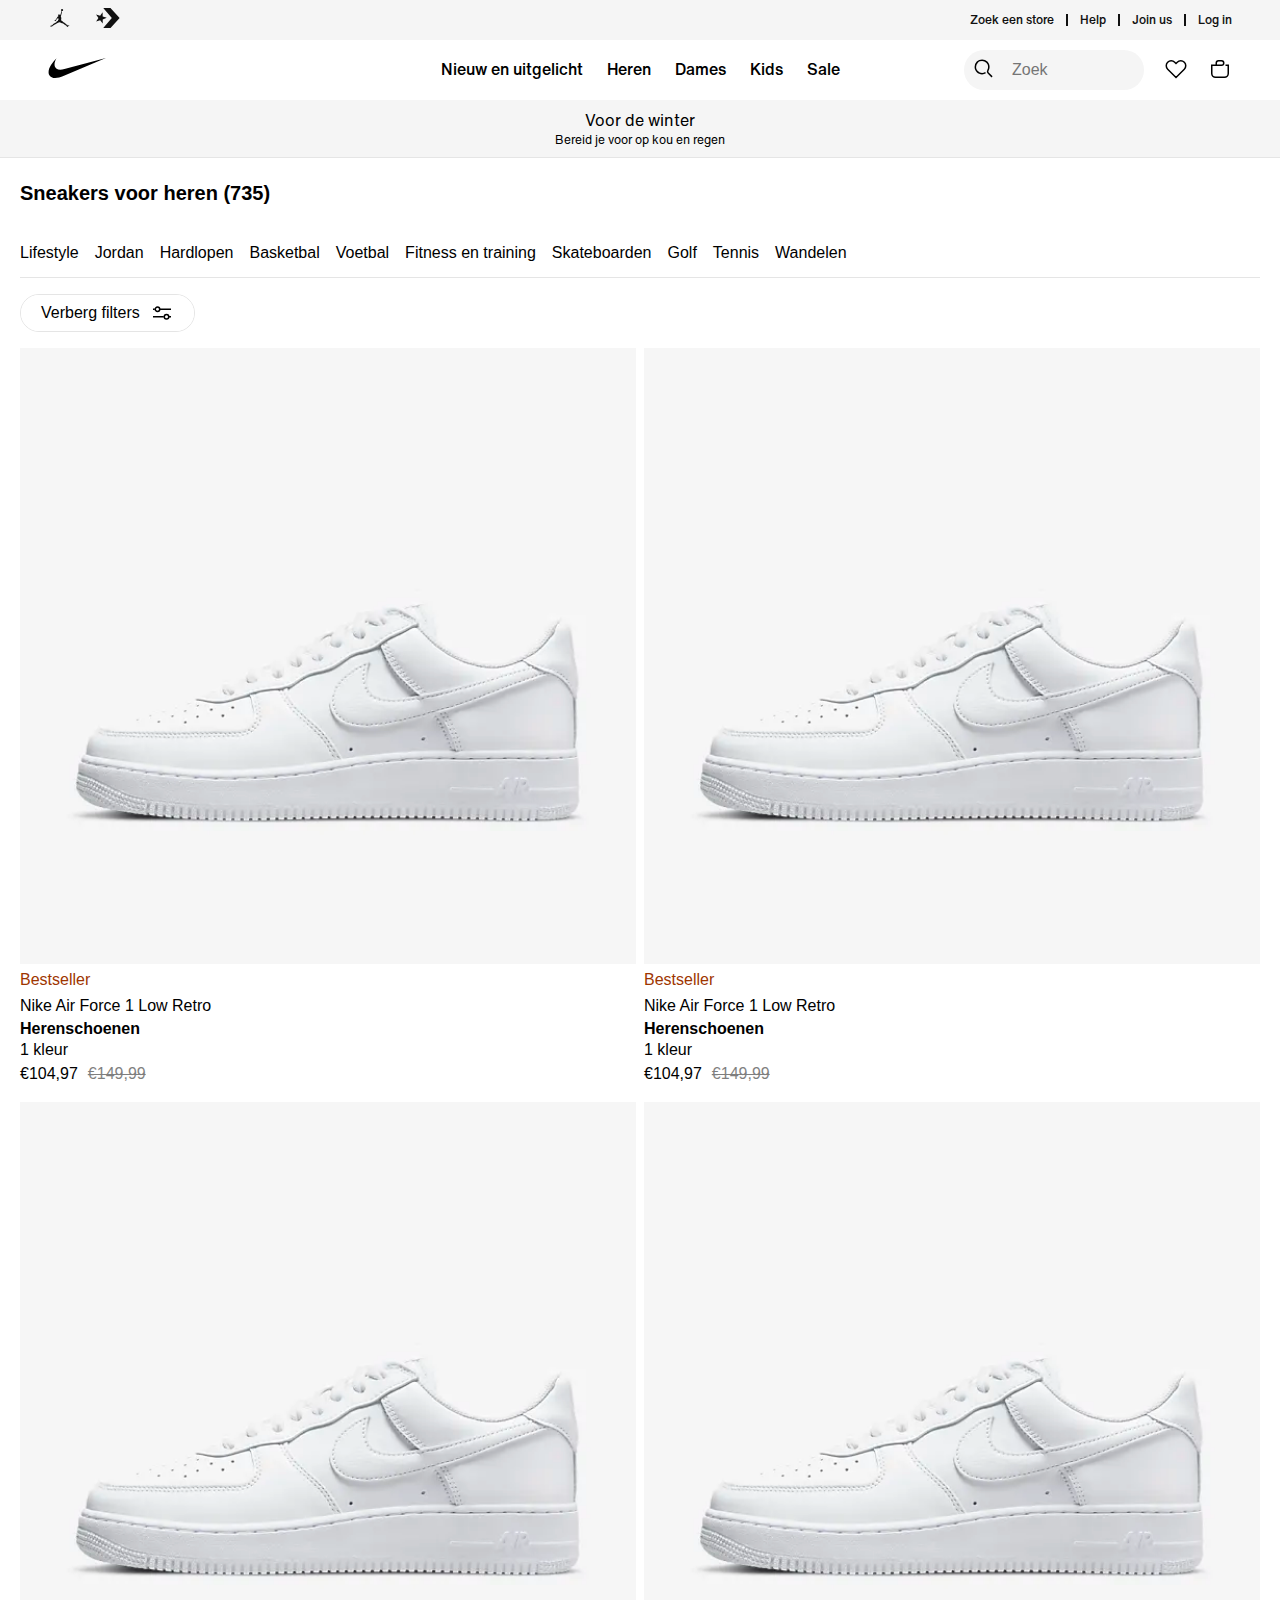
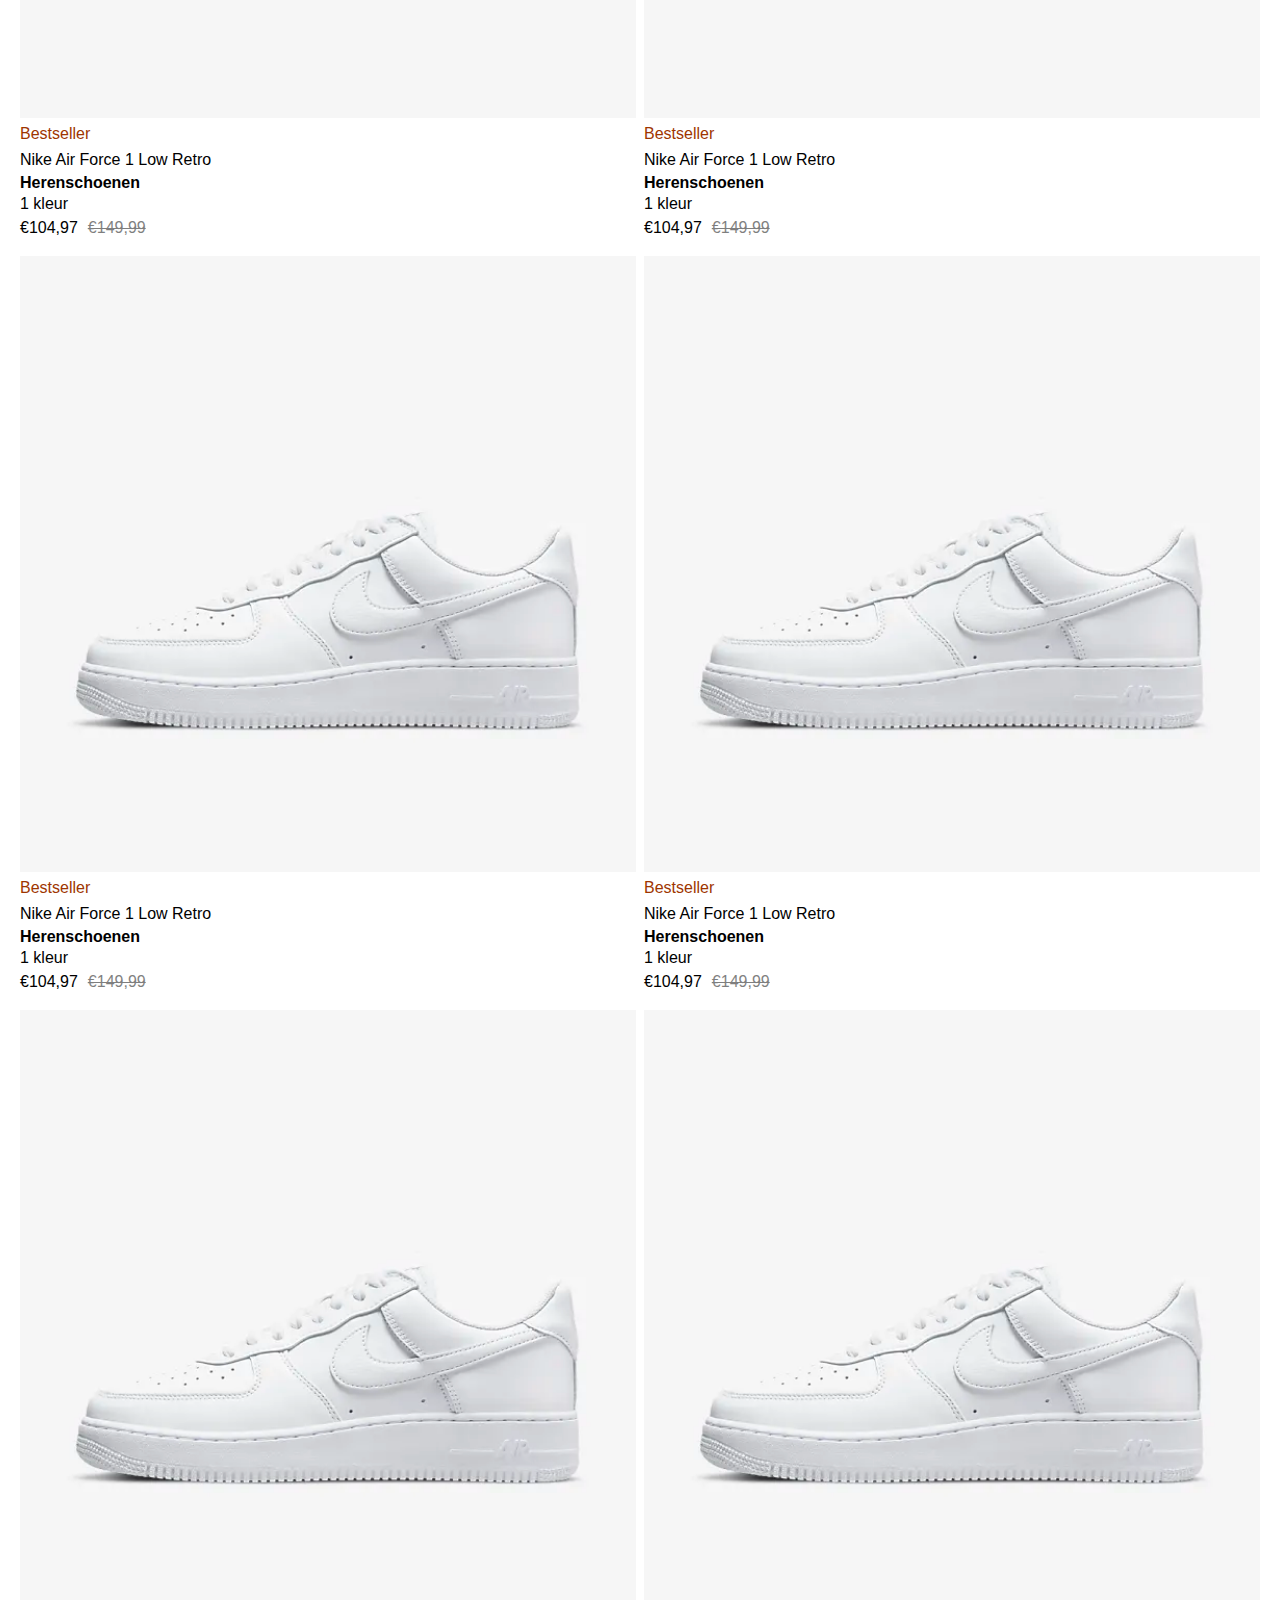
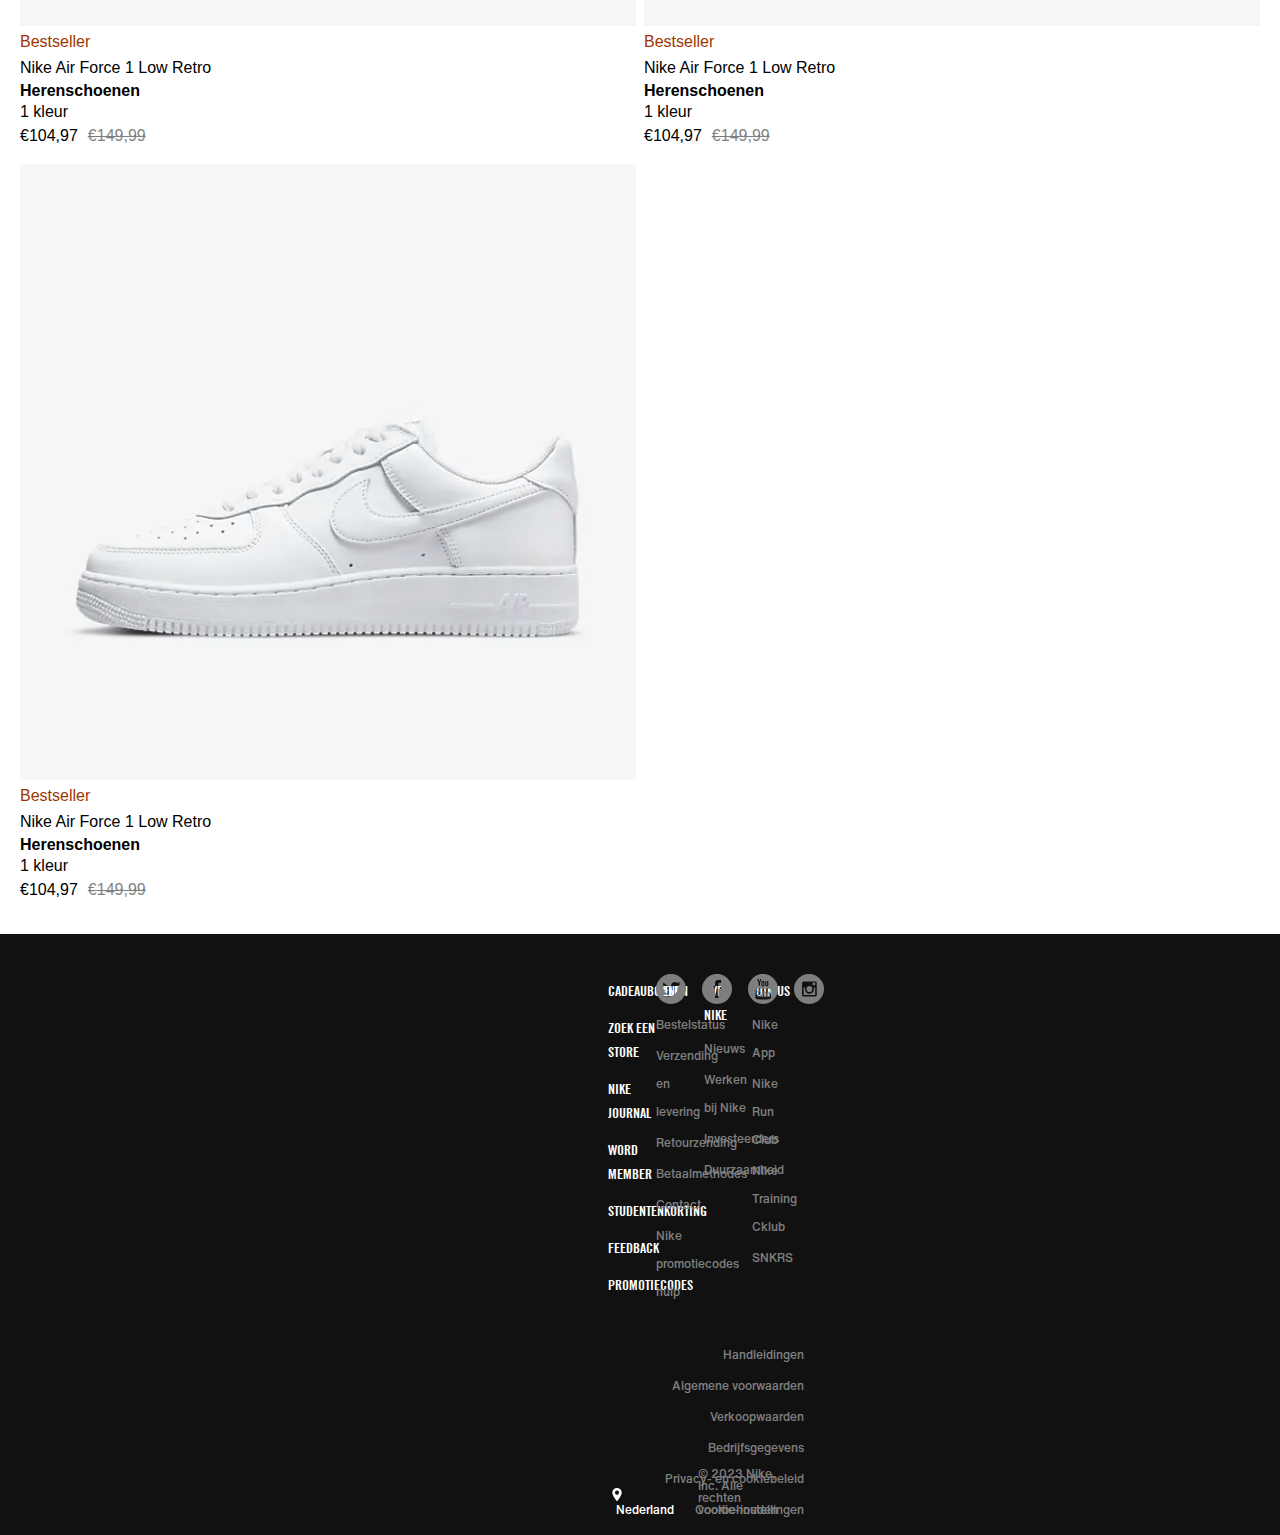
==== commit 34abe5cb: "removed px" ====
--- a/products.html
+++ b/products.html
@@ -133,48 +133,18 @@
                 <ul  aria-label="Main navigation menu">
                     <li>
                         <a href="products.html">Nieuw en uitgelicht</a>
-                        <!--                        <ul>-->
-                        <!--                            <li><a href="#">Schoenen</a></li>-->
-                        <!--                            <li><a href="#">Schoenen</a></li>-->
-                        <!--                            <li><a href="#">Schoenen</a></li>-->
-                        <!--                            <li><a href="#">Schoenen</a></li>-->
-                        <!--                        </ul>-->
                     </li>
                     <li>
                         <a href="products.html">Heren</a>
-                        <!--                        <ul>-->
-                        <!--                            <li><a href="#">Schoenen</a></li>-->
-                        <!--                            <li><a href="#">Schoenen</a></li>-->
-                        <!--                            <li><a href="#">Schoenen</a></li>-->
-                        <!--                            <li><a href="#">Schoenen</a></li>-->
-                        <!--                        </ul>-->
                     </li>
                     <li>
                         <a href="products.html">Dames</a>
-                        <!--                        <ul>-->
-                        <!--                            <li><a href="#">Schoenen</a></li>-->
-                        <!--                            <li><a href="#">Schoenen</a></li>-->
-                        <!--                            <li><a href="#">Schoenen</a></li>-->
-                        <!--                            <li><a href="#">Schoenen</a></li>-->
-                        <!--                        </ul>-->
                     </li>
                     <li>
                         <a href="products.html">Kids</a>
-                        <!--                        <ul>-->
-                        <!--                            <li><a href="#">Schoenen</a></li>-->
-                        <!--                            <li><a href="#">Schoenen</a></li>-->
-                        <!--                            <li><a href="#">Schoenen</a></li>-->
-                        <!--                            <li><a href="#">Schoenen</a></li>-->
-                        <!--                        </ul>-->
                     </li>
                     <li>
                         <a href="products.html">Sale</a>
-                        <!--                        <ul>-->
-                        <!--                            <li><a href="#">Schoenen</a></li>-->
-                        <!--                            <li><a href="#">Schoenen</a></li>-->
-                        <!--                            <li><a href="#">Schoenen</a></li>-->
-                        <!--                            <li><a href="#">Schoenen</a></li>-->
-                        <!--                        </ul>-->
                     </li>
                 </ul>
             </li>
--- a/styles/style.css
+++ b/styles/style.css
@@ -70,7 +70,7 @@
 }
 
 html {
-    font-size: var(--font-size); /*Variabele om de base font size in te stellen. In het geval van Chrome 16px.*/
+    font-size: var(--font-size); /*Variabele om de base font size in te stellen. In het geval van Chrome 1rem.*/
     overflow-x: hidden;
 }
 
@@ -125,7 +125,7 @@
 }
 
 button:focus {
-    outline: 1px solid var(--full-black);
+    outline: 0.0625rem solid var(--full-black);
 }
 
 span:focus {
@@ -133,57 +133,12 @@
 }
 
 svg:focus {
-    outline: var(--full-black) auto 5px;
+    outline: var(--full-black) auto 0.3125rem;
 }
 
 input:focus {
     outline: 0.125rem solid var(--full-black);
 }
-
-/******************************/
-/* SCREENREADER CLASS STYLING */
-/******************************/
-
-.sr-only {
-    position: absolute;
-    width: 1px;
-    height: 1px;
-    padding: 0;
-    margin: -1px;
-    overflow: hidden;
-    clip: rect(0, 0, 0, 0);
-    white-space: nowrap;
-    border-width: 0;
-}
-
-/*!***************************!*/
-/*!* CONTAINER CLASS STYLING *!*/
-/*!***************************!*/
-
-/*.container {*/
-/*    width: 100%;*/
-/*    margin: 0 auto;*/
-/*    padding-right: 20px;*/
-/*    padding-left: 20px;*/
-/*}*/
-
-/*@media (min-width: 1440px) {*/
-/*    .container {*/
-/*        max-width: 1440px;*/
-/*        padding-right: 160px;*/
-/*        padding-left: 160px;*/
-/*    }*/
-/*}*/
-
-/*@media (min-width: 1920px) {*/
-/*    .container {*/
-/*        margin: 0 auto;*/
-/*        width: 100%;*/
-/*        max-width: 1920px;*/
-/*        padding-right: 160px;*/
-/*        padding-left: 160px;*/
-/*    }*/
-/*}*/
 
 /****************/
 /* BUTTON STYLING */
@@ -246,10 +201,10 @@
 
 header h1 {
     position: absolute;
-    width: 1px;
-    height: 1px;
-    padding: 0;
-    margin: -1px;
+    width: 0.0625rem;
+    height: 0.0625rem;
+    padding: 0;
+    margin: -0.0625rem;
     overflow: hidden;
     clip: rect(0, 0, 0, 0);
     white-space: nowrap;
@@ -258,10 +213,10 @@
 
 header h2 {
     position: absolute;
-    width: 1px;
-    height: 1px;
-    padding: 0;
-    margin: -1px;
+    width: 0.0625rem;
+    height: 0.0625rem;
+    padding: 0;
+    margin: -0.0625rem;
     overflow: hidden;
     clip: rect(0, 0, 0, 0);
     white-space: nowrap;
@@ -280,10 +235,10 @@
 
 header nav h4 {
     position: absolute;
-    width: 1px;
-    height: 1px;
-    padding: 0;
-    margin: -1px;
+    width: 0.0625rem;
+    height: 0.0625rem;
+    padding: 0;
+    margin: -0.0625rem;
     overflow: hidden;
     clip: rect(0, 0, 0, 0);
     white-space: nowrap;
@@ -399,10 +354,10 @@
 
 header nav h1 {
     position: absolute;
-    width: 1px;
-    height: 1px;
-    padding: 0;
-    margin: -1px;
+    width: 0.0625rem;
+    height: 0.0625rem;
+    padding: 0;
+    margin: -0.0625rem;
     overflow: hidden;
     clip: rect(0, 0, 0, 0);
     white-space: nowrap;
@@ -451,10 +406,10 @@
 
 header form label {
     position: absolute;
-    width: 1px;
-    height: 1px;
-    padding: 0;
-    margin: -1px;
+    width: 0.0625rem;
+    height: 0.0625rem;
+    padding: 0;
+    margin: -0.0625rem;
     overflow: hidden;
     clip: rect(0, 0, 0, 0);
     white-space: nowrap;
@@ -757,11 +712,11 @@
     bottom: 3.375rem;
     left: 2.25rem;
     background: rgba(0, 0, 0, 0.27);
-    border-radius: 16px;
-    box-shadow: 0 4px 30px rgba(0, 0, 0, 0.1);
-    backdrop-filter: blur(4px);
-    -webkit-backdrop-filter: blur(4px);
-    border: 1px solid rgba(0, 0, 0, 0.1);
+    border-radius: 1rem;
+    box-shadow: 0 0.25rem 1.875rem rgba(0, 0, 0, 0.1);
+    backdrop-filter: blur(0.25rem);
+    -webkit-backdrop-filter: blur(0.25rem);
+    border: 0.0625rem solid rgba(0, 0, 0, 0.1);
     padding: 0.75rem;
 }
 
@@ -807,7 +762,7 @@
 }
 
 .releasedSlider img {
-    max-width: 500px;
+    max-width: 31.25rem;
     height: auto;
 }
 
@@ -909,7 +864,7 @@
     scroll-snap-align: start;
 }
 
-@media (max-width: 768px) {
+@media (max-width: 760.5rem) {
     .releasedSlider ul {
         padding: 0.5rem 1.5rem;
     }
@@ -926,7 +881,7 @@
     }
 
     .releasedSlider img {
-        max-width: 300px;
+        max-width: 18.75rem;
     }
 
     .releasedSlider h4 {
@@ -964,7 +919,7 @@
 }
 
 .productSlider img {
-    max-width: 500px;
+    max-width: 31.25rem;
     height: auto;
 }
 
@@ -1079,7 +1034,7 @@
     scroll-snap-align: start;
 }
 
-@media (max-width: 768px) {
+@media (max-width: 760.5rem) {
     .productSlider ul {
         padding: 0.5rem 1.5rem;
     }
@@ -1096,7 +1051,7 @@
     }
 
     .productSlider img {
-        max-width: 300px;
+        max-width: 18.75rem;
         height: auto;
     }
 
@@ -1136,7 +1091,7 @@
 }
 
 .sportCategories img {
-    max-width: 400px;
+    max-width: 25rem;
     height: auto;
 }
 
@@ -1248,7 +1203,7 @@
     scroll-snap-align: start;
 }
 
-@media (max-width: 768px) {
+@media (max-width: 760.5rem) {
     .sportCategories ul {
         padding: 0.5rem 1.5rem;
     }
@@ -1265,7 +1220,7 @@
     }
 
     .sportCategories img {
-        max-width: 300px;
+        max-width: 18.75rem;
         height: auto;
     }
 }
@@ -1301,10 +1256,10 @@
 
 .shoeCategorySlider h4 {
     position: absolute;
-    width: 1px;
-    height: 1px;
-    padding: 0;
-    margin: -1px;
+    width: 0.0625rem;
+    height: 0.0625rem;
+    padding: 0;
+    margin: -0.0625rem;
     overflow: hidden;
     clip: rect(0, 0, 0, 0);
     white-space: nowrap;
@@ -1312,7 +1267,7 @@
 }
 
 .shoeCategorySlider img {
-    max-width: 400px;
+    max-width: 25rem;
     height: auto;
 }
 
@@ -1363,7 +1318,7 @@
     background-color: var(--button-slider-hover);
 }
 
-@media (max-width: 768px) {
+@media (max-width: 760.5rem) {
     .shoeCategorySlider ul {
         padding: 0.5rem 1.5rem;
     }
@@ -1380,7 +1335,7 @@
     }
 
     .shoeCategorySlider img {
-        max-width: 300px;
+        max-width: 18.75rem;
         height: auto;
     }
 
@@ -1501,18 +1456,18 @@
 }
 
 .sexCategories img {
-    max-width: 400px;
+    max-width: 25rem;
     height: auto;
 }
 
-@media (max-width: 768px) {
+@media (max-width: 760.5rem) {
     .sexCategories ul {
         overflow: auto;
-        padding: 0 24px;
+        padding: 0 1.5rem;
     }
 
     .sexCategories h3 {
-        padding-left: 24px;
+        padding-left: 1.5rem;
     }
 
     .sexCategories::-webkit-scrollbar {
@@ -1569,7 +1524,7 @@
     }
 
     .sexCategories img {
-        max-width: 300px;
+        max-width: 18.75rem;
         height: auto;
     }
 
@@ -1601,7 +1556,7 @@
 }
 
 .membershipCategories img {
-    max-width: 400px;
+    max-width: 25rem;
     height: auto;
 }
 
@@ -1736,7 +1691,7 @@
     scroll-snap-align: start;
 }
 
-@media (max-width: 768px) {
+@media (max-width: 760.5rem) {
     .membershipCategories ul {
         padding: 0.5rem 1.5rem;
     }
@@ -1753,7 +1708,7 @@
     }
 
     .membershipCategories img {
-        max-width: 300px;
+        max-width: 18.75rem;
         height: auto;
     }
 }
@@ -1821,7 +1776,7 @@
     margin-bottom: 1.5rem;
 }
 
-@media (max-width: 768px) {
+@media (max-width: 760.5rem) {
     .merchMenu ul li ul li {
         display: none;
     }
@@ -1832,7 +1787,7 @@
 
     .merchMenu {
         margin: 0;
-        padding-left: 24px;
+        padding-left: 1.5rem;
     }
 
     .merchMenu h4 {
@@ -1977,10 +1932,10 @@
 
 .modal h2 {
     position: absolute;
-    width: 1px;
-    height: 1px;
-    padding: 0;
-    margin: -1px;
+    width: 0.0625rem;
+    height: 0.0625rem;
+    padding: 0;
+    margin: -0.0625rem;
     overflow: hidden;
     clip: rect(0, 0, 0, 0);
     white-space: nowrap;
@@ -2025,14 +1980,14 @@
     transition-duration: 200ms;
 }
 
-@media (max-width: 768px) {
+@media (max-width: 760.5rem) {
     .productHeader {
         flex-direction: column;
-        padding: 0 20px;
+        padding: 0 1.25rem;
     }
 
     .productHeader h2 {
-        font-size: 20px;
+        font-size: 1.25rem;
         padding: 1.5rem 0;
     }
 
@@ -2041,7 +1996,7 @@
     }
 
     .productHeader ul:last-child li:first-child {
-        border: 1px solid var(--light-grey);
+        border: 0.0625rem solid var(--light-grey);
         border-radius: 20rem;
     }
 
@@ -2051,7 +2006,7 @@
         gap: 1rem;
         overflow-x: auto;
         padding: 1rem 0;
-        border-bottom: 1px solid var(--light-grey);
+        border-bottom: 0.0625rem solid var(--light-grey);
     }
 
     .productHeader>ul:last-of-type {
@@ -2079,9 +2034,9 @@
 }
 
 .productGrid > aside {
-    width: 260px;
+    width: 16.25rem;
     transition: all 0.2s ease-in-out;
-    margin-left: 48px;
+    margin-left: 40.5rem;
 
 }
 
@@ -2147,7 +2102,7 @@
     padding-left: 0.625rem;
 }
 
-@media (max-width: 768px) {
+@media (max-width: 760.5rem) {
     .productGrid aside {
         display: none;
     }
@@ -2180,7 +2135,7 @@
     display: flex;
     justify-content: space-between;
     width: 100%;
-    max-width: 1440px;
+    max-width: 9rem;
     margin: 0 auto;
     padding: 2.5rem 2.5rem 0;
 }
@@ -2193,7 +2148,7 @@
 
 footer section nav ul {
     width: 100%;
-    max-width: 245px;
+    max-width: 240.3125rem;
 }
 
 footer>section>ul {
@@ -2203,10 +2158,10 @@
 
 footer h4 {
     position: absolute;
-    width: 1px;
-    height: 1px;
-    padding: 0;
-    margin: -1px;
+    width: 0.0625rem;
+    height: 0.0625rem;
+    padding: 0;
+    margin: -0.0625rem;
     overflow: hidden;
     clip: rect(0, 0, 0, 0);
     white-space: nowrap;
@@ -2252,12 +2207,12 @@
 
 footer h5 {
     font-family: 'Nike TG', 'Helvetica Neue', Helvetica, sans-serif;
-    font-size: 14px;
-    line-height: 24px;
+    font-size: 0.875rem;
+    line-height: 1.5rem;
     font-weight: 400;
     text-transform: uppercase;
-    letter-spacing: 0.5px;
-    padding: 5px 0;
+    letter-spacing: 0.0.3125rem;
+    padding: 0.3125rem 0;
 }
 
 footer section:nth-child(2) h5 {
@@ -2266,10 +2221,10 @@
 
 footer li {
     font-family: "Helvetica Now Text Medium", Helvetica, sans-serif;
-    font-size: 12px;
-    line-height: 28px;
+    font-size: 0.75rem;
+    line-height: 1.75rem;
     color: var(--footer-light-grey);
-    margin-bottom: 3px;
+    margin-bottom: 0.1875rem;
 }
 
 footer svg {
@@ -2283,16 +2238,16 @@
 }
 
 footer button span {
-    margin: 0 8px;
-    font-size: 12px;
-    line-height: 12px;
+    margin: 0 0.5rem;
+    font-size: 0.75rem;
+    line-height: 0.75rem;
     text-transform: unset
 }
 
 footer section:nth-child(2) h6 {
-    font-size: 12px;
+    font-size: 0.75rem;
     font-weight: 400;
-    line-height: 12px;
+    line-height: 0.75rem;
     color: var(--footer-light-grey);
 }
 
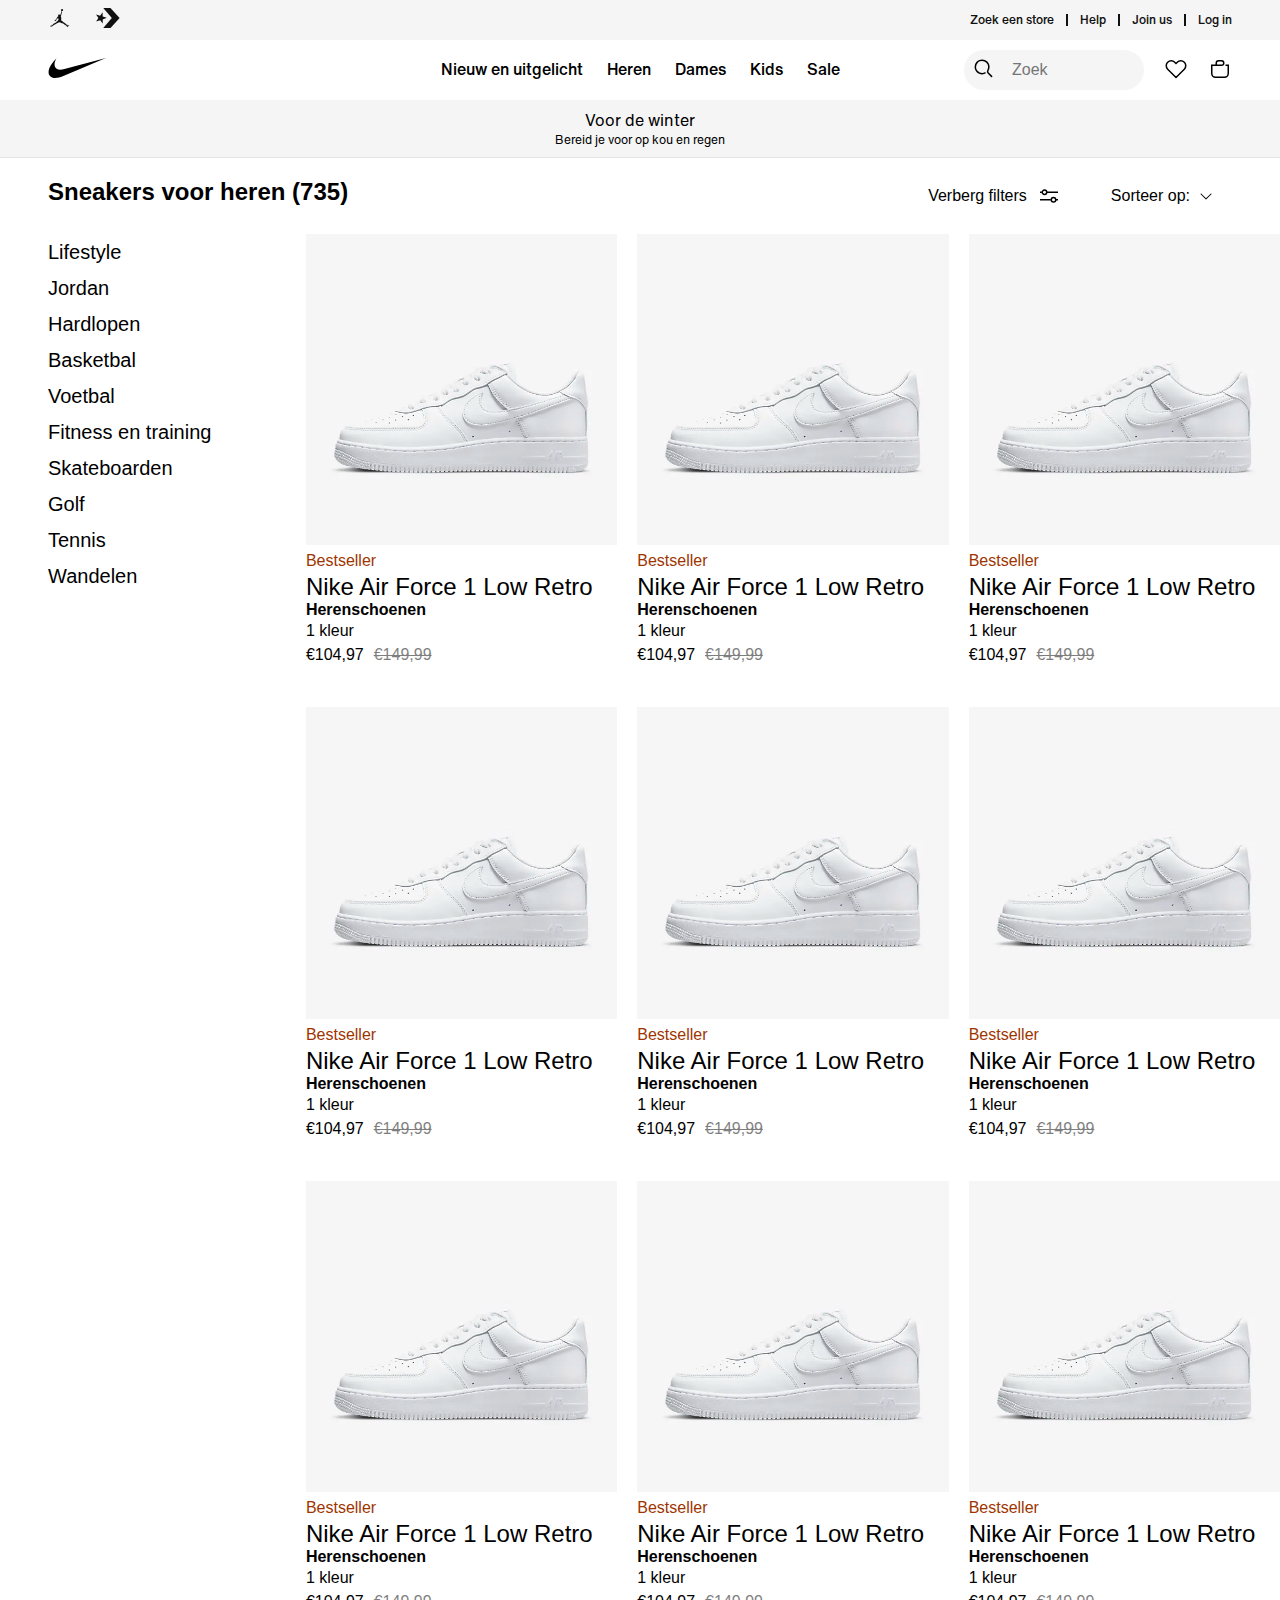
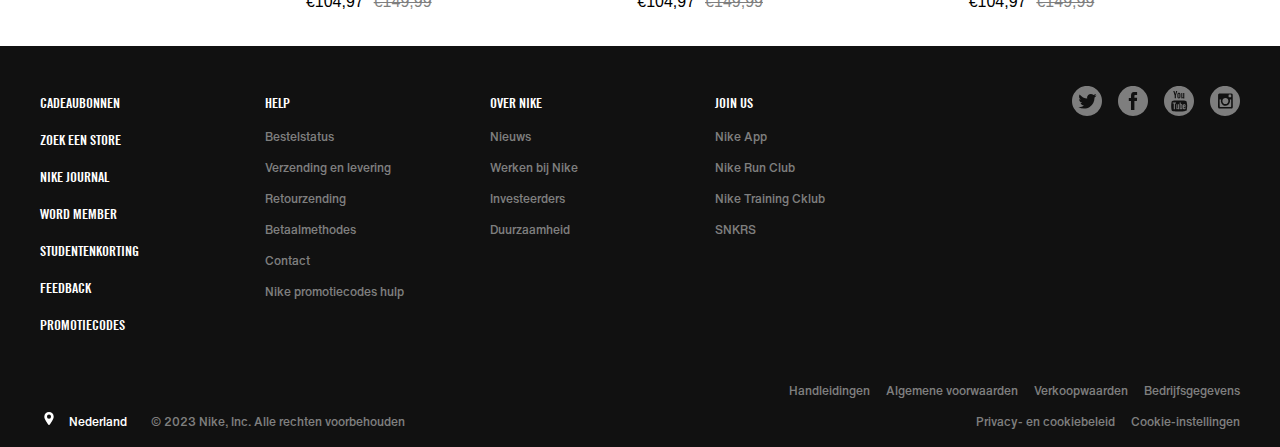
==== commit e8820873: "minor tweak" ====
--- a/products.html
+++ b/products.html
@@ -310,71 +310,71 @@
         </aside>
         <section>
             <article>
-                <img alt="Image of product nike air force 1" src="/images/airforce1.png" />
-                <p>Bestseller</p>
-                <h3>Nike Air Force 1 Low Retro</h3>
-                <h4>Herenschoenen</h4>
-                <p>1 kleur</p>
-                <p>€104,97</p>
-            </article>
-            <article>
-                <img alt="Image of product nike air force 1" src="/images/airforce1.png" />
-                <p>Bestseller</p>
-                <h3>Nike Air Force 1 Low Retro</h3>
-                <h4>Herenschoenen</h4>
-                <p>1 kleur</p>
-                <p>€104,97</p>
-            </article>
-            <article>
-                <img alt="Image of product nike air force 1" src="/images/airforce1.png" />
-                <p>Bestseller</p>
-                <h3>Nike Air Force 1 Low Retro</h3>
-                <h4>Herenschoenen</h4>
-                <p>1 kleur</p>
-                <p>€104,97</p>
-            </article>
-            <article>
-                <img alt="Image of product nike air force 1" src="/images/airforce1.png" />
-                <p>Bestseller</p>
-                <h3>Nike Air Force 1 Low Retro</h3>
-                <h4>Herenschoenen</h4>
-                <p>1 kleur</p>
-                <p>€104,97</p>
-            </article>
-            <article>
-                <img alt="Image of product nike air force 1" src="/images/airforce1.png" />
-                <p>Bestseller</p>
-                <h3>Nike Air Force 1 Low Retro</h3>
-                <h4>Herenschoenen</h4>
-                <p>1 kleur</p>
-                <p>€104,97</p>
-            </article>
-            <article>
-                <img alt="Image of product nike air force 1" src="/images/airforce1.png" />
-                <p>Bestseller</p>
-                <h3>Nike Air Force 1 Low Retro</h3>
-                <h4>Herenschoenen</h4>
-                <p>1 kleur</p>
-                <p>€104,97</p>
-            </article>
-            <article>
-                <img alt="Image of product nike air force 1" src="/images/airforce1.png" />
-                <p>Bestseller</p>
-                <h3>Nike Air Force 1 Low Retro</h3>
-                <h4>Herenschoenen</h4>
-                <p>1 kleur</p>
-                <p>€104,97</p>
-            </article>
-            <article>
-                <img alt="Image of product nike air force 1" src="/images/airforce1.png" />
-                <p>Bestseller</p>
-                <h3>Nike Air Force 1 Low Retro</h3>
-                <h4>Herenschoenen</h4>
-                <p>1 kleur</p>
-                <p>€104,97</p>
-            </article>
-            <article>
-                <img alt="Image of product nike air force 1" src="/images/airforce1.png" />
+                <img alt="Image of product nike air force 1" src="images/airforce1.png" />
+                <p>Bestseller</p>
+                <h3>Nike Air Force 1 Low Retro</h3>
+                <h4>Herenschoenen</h4>
+                <p>1 kleur</p>
+                <p>€104,97</p>
+            </article>
+            <article>
+                <img alt="Image of product nike air force 1" src="images/airforce1.png" />
+                <p>Bestseller</p>
+                <h3>Nike Air Force 1 Low Retro</h3>
+                <h4>Herenschoenen</h4>
+                <p>1 kleur</p>
+                <p>€104,97</p>
+            </article>
+            <article>
+                <img alt="Image of product nike air force 1" src="images/airforce1.png" />
+                <p>Bestseller</p>
+                <h3>Nike Air Force 1 Low Retro</h3>
+                <h4>Herenschoenen</h4>
+                <p>1 kleur</p>
+                <p>€104,97</p>
+            </article>
+            <article>
+                <img alt="Image of product nike air force 1" src="images/airforce1.png" />
+                <p>Bestseller</p>
+                <h3>Nike Air Force 1 Low Retro</h3>
+                <h4>Herenschoenen</h4>
+                <p>1 kleur</p>
+                <p>€104,97</p>
+            </article>
+            <article>
+                <img alt="Image of product nike air force 1" src="images/airforce1.png" />
+                <p>Bestseller</p>
+                <h3>Nike Air Force 1 Low Retro</h3>
+                <h4>Herenschoenen</h4>
+                <p>1 kleur</p>
+                <p>€104,97</p>
+            </article>
+            <article>
+                <img alt="Image of product nike air force 1" src="images/airforce1.png" />
+                <p>Bestseller</p>
+                <h3>Nike Air Force 1 Low Retro</h3>
+                <h4>Herenschoenen</h4>
+                <p>1 kleur</p>
+                <p>€104,97</p>
+            </article>
+            <article>
+                <img alt="Image of product nike air force 1" src="images/airforce1.png" />
+                <p>Bestseller</p>
+                <h3>Nike Air Force 1 Low Retro</h3>
+                <h4>Herenschoenen</h4>
+                <p>1 kleur</p>
+                <p>€104,97</p>
+            </article>
+            <article>
+                <img alt="Image of product nike air force 1" src="images/airforce1.png" />
+                <p>Bestseller</p>
+                <h3>Nike Air Force 1 Low Retro</h3>
+                <h4>Herenschoenen</h4>
+                <p>1 kleur</p>
+                <p>€104,97</p>
+            </article>
+            <article>
+                <img alt="Image of product nike air force 1" src="images/airforce1.png" />
                 <p>Bestseller</p>
                 <h3>Nike Air Force 1 Low Retro</h3>
                 <h4>Herenschoenen</h4>
--- a/styles/style.css
+++ b/styles/style.css
@@ -632,7 +632,7 @@
     justify-content: center;
     align-items: center;
     position: relative;
-    background-image: url("/images/calltoaction.png");
+    background-image: url("../images/calltoaction.png");
     padding: 1.25rem 0;
     background-repeat: no-repeat;
     background-size: cover;
@@ -787,7 +787,6 @@
     padding: 0;
 }
 
-
 .releasedSlider ul li ul {
     display: flex;
     gap: 0.625rem;
@@ -802,6 +801,10 @@
     height: 3rem;
     border-radius: 100rem;
     padding: 0;
+}
+
+.releasedSlider ul li ul li button {
+    display: flex;
 }
 
 .releasedSlider ul li ul li button:hover {
@@ -864,7 +867,7 @@
     scroll-snap-align: start;
 }
 
-@media (max-width: 760.5rem) {
+@media (max-width: 48rem) {
     .releasedSlider ul {
         padding: 0.5rem 1.5rem;
     }
@@ -1034,7 +1037,7 @@
     scroll-snap-align: start;
 }
 
-@media (max-width: 760.5rem) {
+@media (max-width: 48rem) {
     .productSlider ul {
         padding: 0.5rem 1.5rem;
     }
@@ -1203,7 +1206,7 @@
     scroll-snap-align: start;
 }
 
-@media (max-width: 760.5rem) {
+@media (max-width: 48rem) {
     .sportCategories ul {
         padding: 0.5rem 1.5rem;
     }
@@ -1318,7 +1321,7 @@
     background-color: var(--button-slider-hover);
 }
 
-@media (max-width: 760.5rem) {
+@media (max-width: 48rem) {
     .shoeCategorySlider ul {
         padding: 0.5rem 1.5rem;
     }
@@ -1456,14 +1459,18 @@
 }
 
 .sexCategories img {
-    max-width: 25rem;
+    width: 100%;
     height: auto;
 }
 
-@media (max-width: 760.5rem) {
+@media (max-width: 48rem) {
     .sexCategories ul {
         overflow: auto;
         padding: 0 1.5rem;
+    }
+
+    .sexCategories img {
+        width: 25rem;
     }
 
     .sexCategories h3 {
@@ -1588,6 +1595,10 @@
     width: 3rem;
     height: 3rem;
     border-radius: 100rem;
+    padding: 0;
+}
+
+.membershipCategories ul li ul {
     padding: 0;
 }
 
@@ -1691,7 +1702,7 @@
     scroll-snap-align: start;
 }
 
-@media (max-width: 760.5rem) {
+@media (max-width: 48rem) {
     .membershipCategories ul {
         padding: 0.5rem 1.5rem;
     }
@@ -1776,7 +1787,7 @@
     margin-bottom: 1.5rem;
 }
 
-@media (max-width: 760.5rem) {
+@media (max-width: 48rem) {
     .merchMenu ul li ul li {
         display: none;
     }
@@ -1980,7 +1991,7 @@
     transition-duration: 200ms;
 }
 
-@media (max-width: 760.5rem) {
+@media (max-width: 48rem) {
     .productHeader {
         flex-direction: column;
         padding: 0 1.25rem;
@@ -2036,7 +2047,7 @@
 .productGrid > aside {
     width: 16.25rem;
     transition: all 0.2s ease-in-out;
-    margin-left: 40.5rem;
+    margin-left: 3rem;
 
 }
 
@@ -2102,7 +2113,7 @@
     padding-left: 0.625rem;
 }
 
-@media (max-width: 760.5rem) {
+@media (max-width: 48rem) {
     .productGrid aside {
         display: none;
     }
@@ -2135,7 +2146,7 @@
     display: flex;
     justify-content: space-between;
     width: 100%;
-    max-width: 9rem;
+    max-width: 90rem;
     margin: 0 auto;
     padding: 2.5rem 2.5rem 0;
 }
